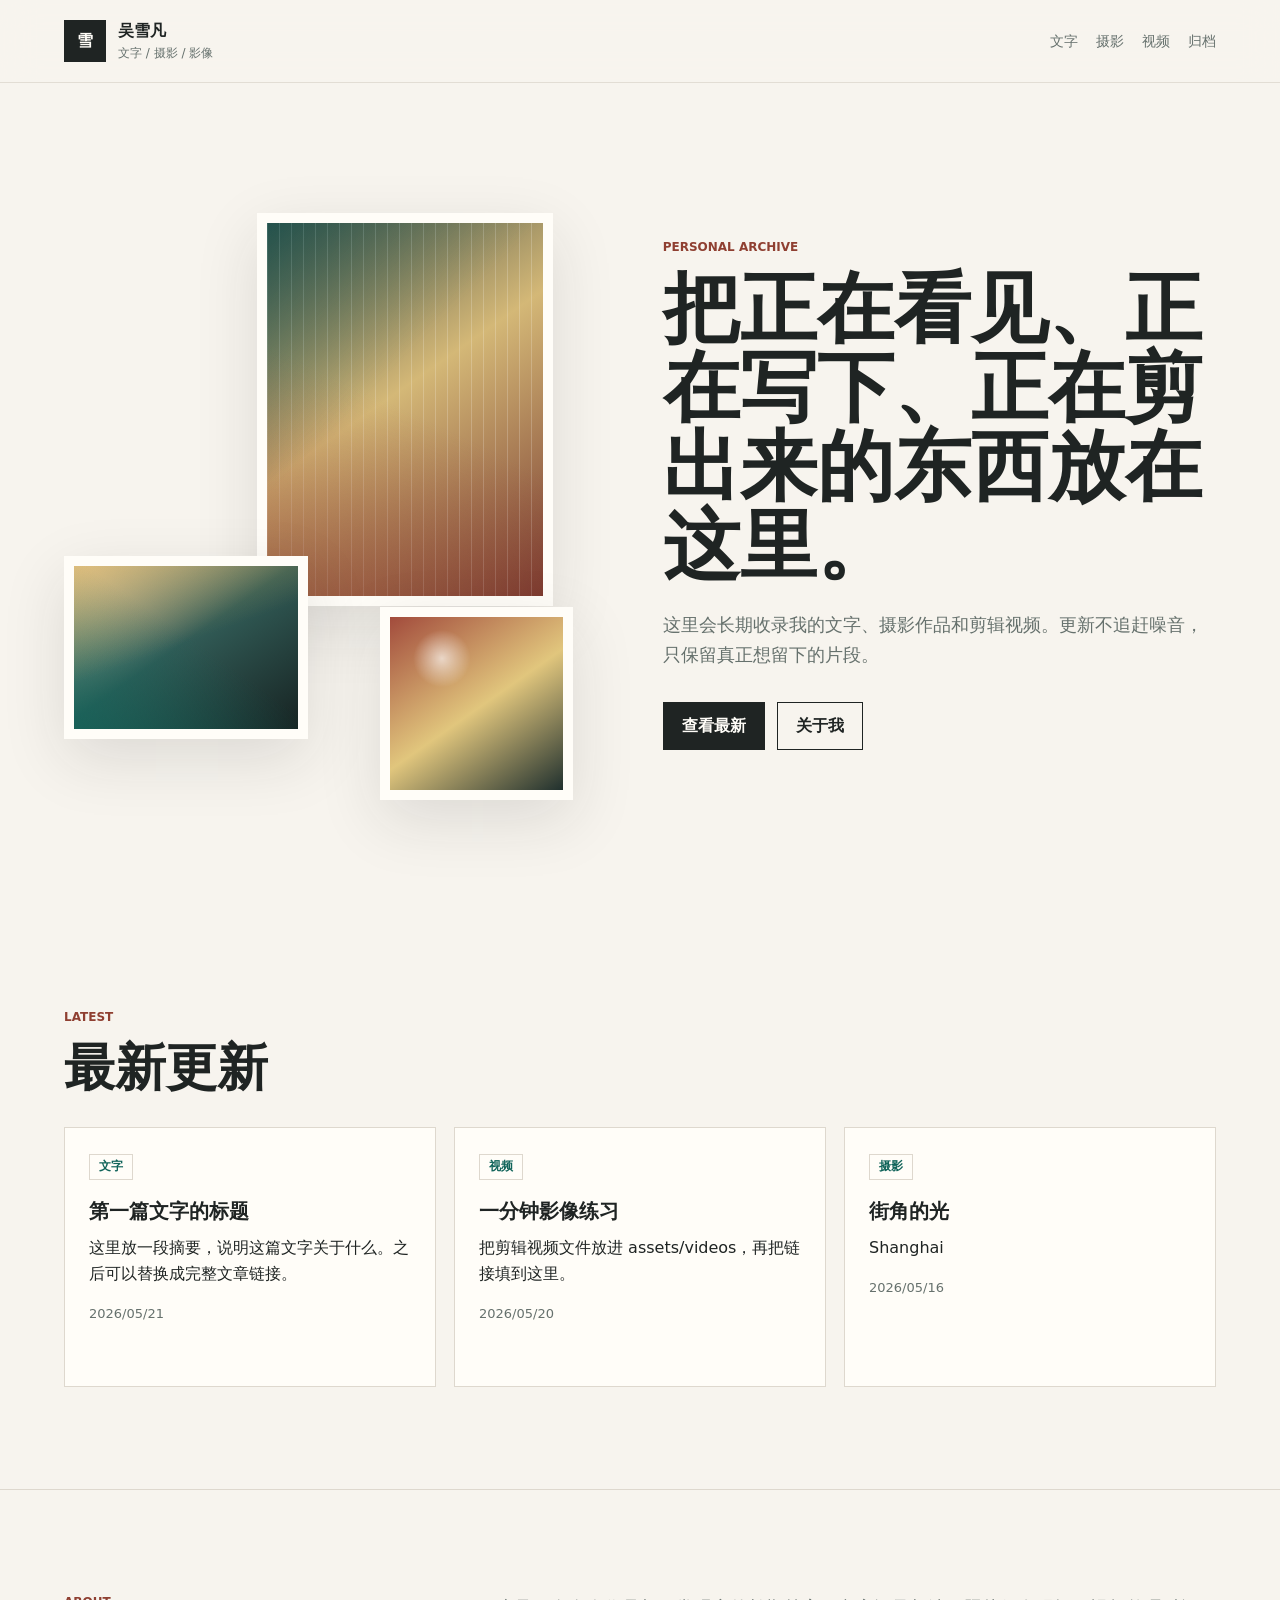
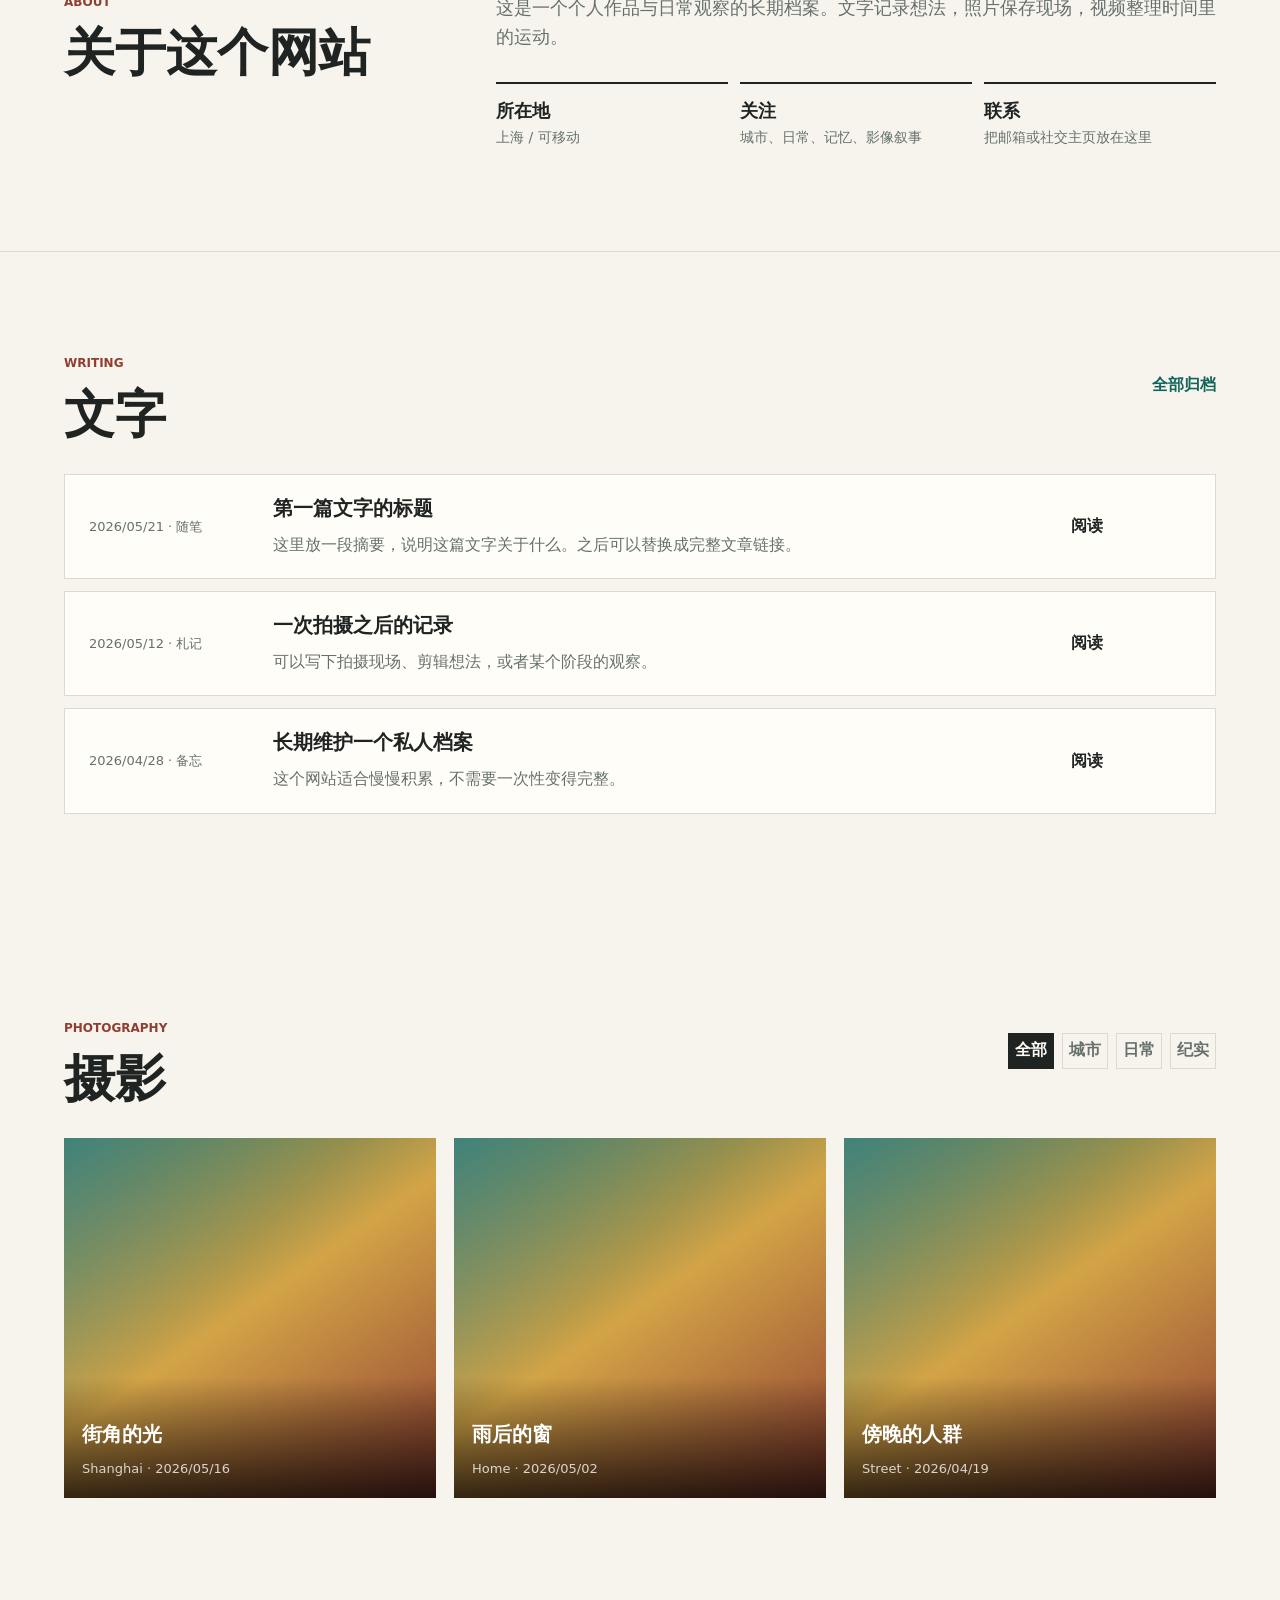
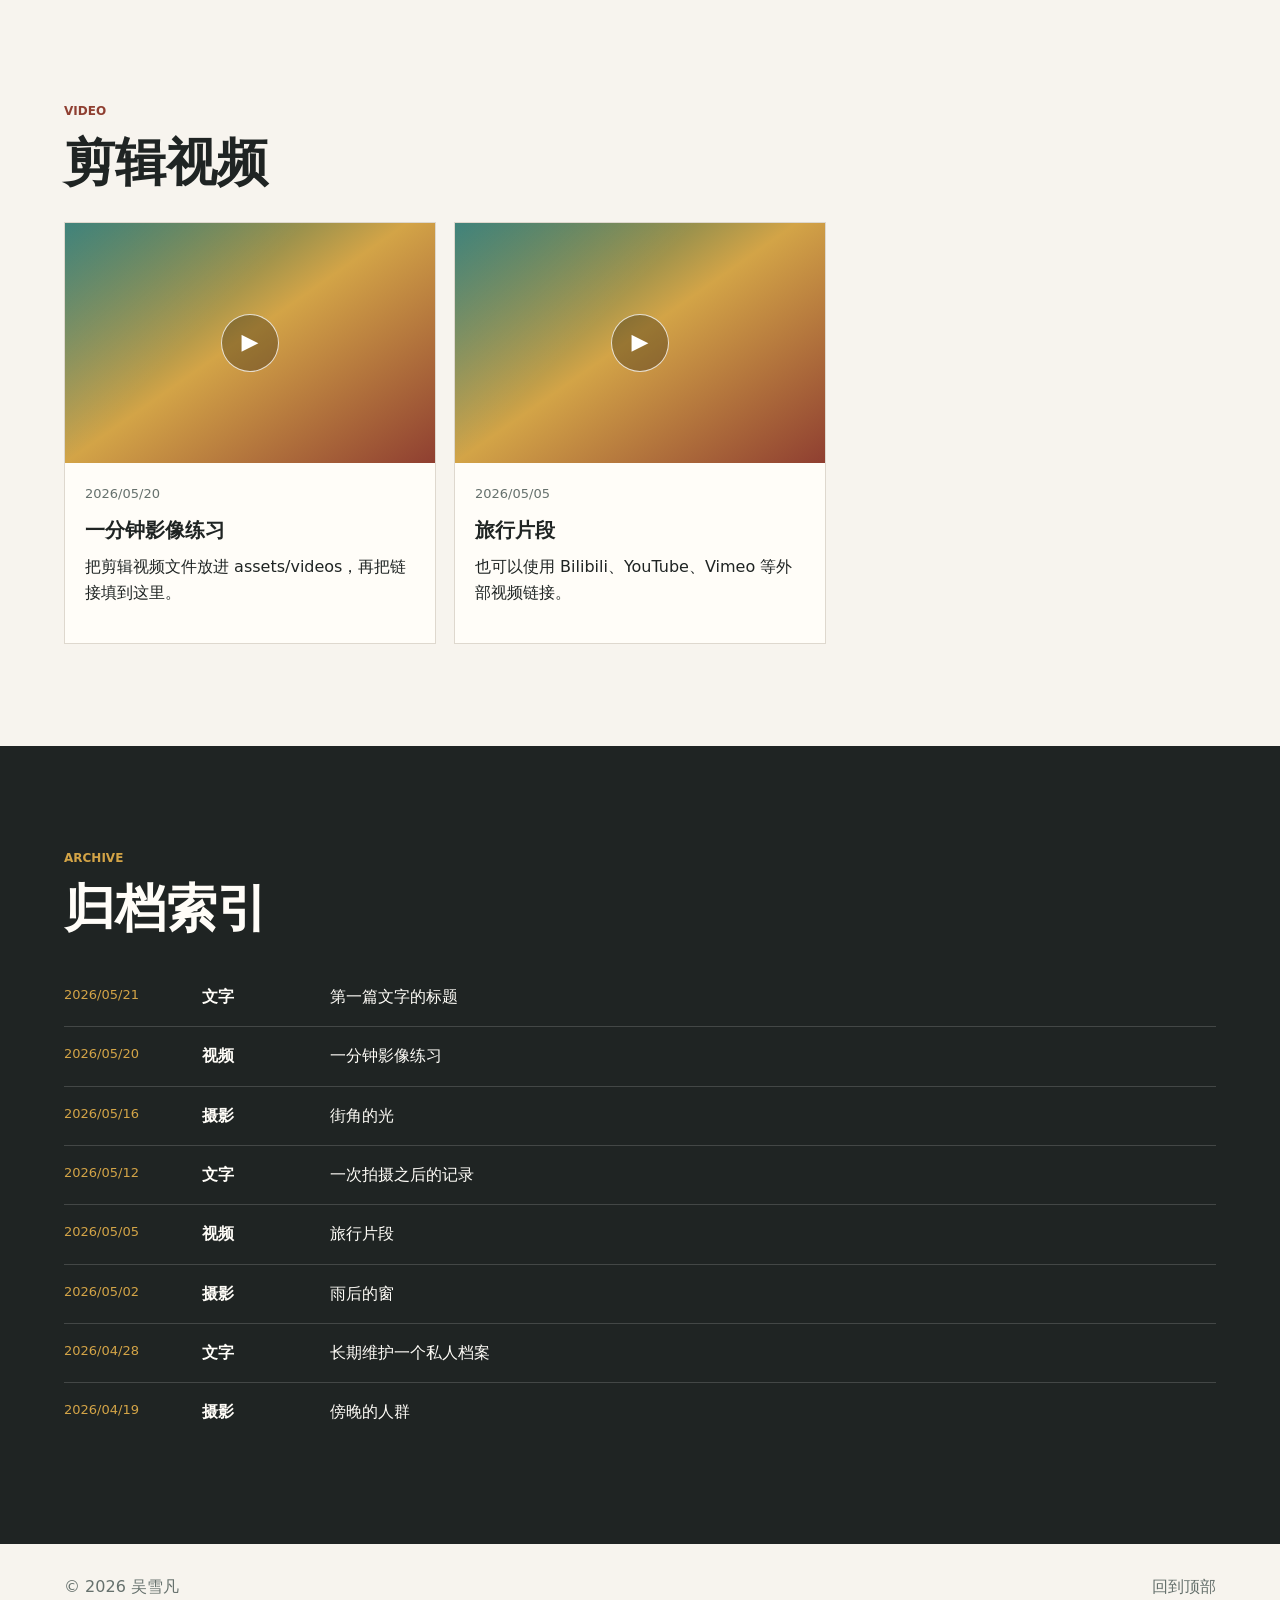
==== index.html @ 032ae1c0 "Initial personal website" ====
<!doctype html>
<html lang="zh-CN">
  <head>
    <meta charset="utf-8" />
    <meta name="viewport" content="width=device-width, initial-scale=1" />
    <title>吴雪凡 | 文字 摄影 影像</title>
    <meta
      name="description"
      content="吴雪凡的个人网站，长期收录文字、摄影作品与剪辑视频。"
    />
    <link rel="stylesheet" href="styles.css" />
  </head>
  <body>
    <header class="site-header">
      <a class="brand" href="#top" aria-label="回到首页">
        <span class="brand-mark">雪</span>
        <span>
          <strong id="siteName">吴雪凡</strong>
          <small id="siteTagline">文字 / 摄影 / 影像</small>
        </span>
      </a>
      <nav class="nav" aria-label="主导航">
        <a href="#writing">文字</a>
        <a href="#photography">摄影</a>
        <a href="#video">视频</a>
        <a href="#archive">归档</a>
      </nav>
    </header>

    <main id="top">
      <section class="hero" aria-labelledby="hero-title">
        <div class="hero-media" aria-hidden="true">
          <div class="hero-frame hero-frame-a"></div>
          <div class="hero-frame hero-frame-b"></div>
          <div class="hero-frame hero-frame-c"></div>
        </div>
        <div class="hero-copy">
          <p class="eyebrow">Personal Archive</p>
          <h1 id="hero-title">把正在看见、正在写下、正在剪出来的东西放在这里。</h1>
          <p id="siteIntro">
            这里会长期收录我的文字、摄影作品和剪辑视频。更新不追赶噪音，只保留真正想留下的片段。
          </p>
          <div class="hero-actions">
            <a class="button primary" href="#latest">查看最新</a>
            <a class="button secondary" href="#about">关于我</a>
          </div>
        </div>
      </section>

      <section class="section latest" id="latest" aria-labelledby="latest-title">
        <div class="section-heading">
          <p class="eyebrow">Latest</p>
          <h2 id="latest-title">最新更新</h2>
        </div>
        <div class="latest-grid" id="latestGrid"></div>
      </section>

      <section class="section split" id="about" aria-labelledby="about-title">
        <div>
          <p class="eyebrow">About</p>
          <h2 id="about-title">关于这个网站</h2>
        </div>
        <div class="about-copy">
          <p id="aboutText">
            这是一个个人作品与日常观察的长期档案。文字记录想法，照片保存现场，视频整理时间里的运动。
          </p>
          <dl class="facts" id="factsList"></dl>
        </div>
      </section>

      <section class="section" id="writing" aria-labelledby="writing-title">
        <div class="section-heading row">
          <div>
            <p class="eyebrow">Writing</p>
            <h2 id="writing-title">文字</h2>
          </div>
          <a class="text-link" href="#archive">全部归档</a>
        </div>
        <div class="writing-list" id="writingList"></div>
      </section>

      <section class="section" id="photography" aria-labelledby="photo-title">
        <div class="section-heading row">
          <div>
            <p class="eyebrow">Photography</p>
            <h2 id="photo-title">摄影</h2>
          </div>
          <div class="filter-bar" id="photoFilters" aria-label="摄影分类筛选"></div>
        </div>
        <div class="photo-grid" id="photoGrid"></div>
      </section>

      <section class="section" id="video" aria-labelledby="video-title">
        <div class="section-heading">
          <p class="eyebrow">Video</p>
          <h2 id="video-title">剪辑视频</h2>
        </div>
        <div class="video-grid" id="videoGrid"></div>
      </section>

      <section class="section archive" id="archive" aria-labelledby="archive-title">
        <div class="section-heading">
          <p class="eyebrow">Archive</p>
          <h2 id="archive-title">归档索引</h2>
        </div>
        <div class="archive-list" id="archiveList"></div>
      </section>
    </main>

    <footer class="footer">
      <p>© <span id="year"></span> <span id="footerName">吴雪凡</span></p>
      <a href="#top">回到顶部</a>
    </footer>

    <script src="content/site-content.js"></script>
    <script src="script.js"></script>
  </body>
</html>
---- styles.css ----
:root {
  --bg: #f7f4ee;
  --surface: #fffdf8;
  --ink: #1f2423;
  --muted: #66716d;
  --line: #ded8ce;
  --accent: #8f3f31;
  --accent-2: #11645a;
  --accent-3: #d3a447;
  --shadow: 0 20px 60px rgba(31, 36, 35, 0.12);
}

* {
  box-sizing: border-box;
}

html {
  scroll-behavior: smooth;
}

body {
  margin: 0;
  background: var(--bg);
  color: var(--ink);
  font-family:
    Inter, "Noto Sans SC", "Microsoft YaHei", system-ui, -apple-system,
    BlinkMacSystemFont, "Segoe UI", sans-serif;
  line-height: 1.65;
}

a {
  color: inherit;
  text-decoration: none;
}

.site-header {
  position: sticky;
  top: 0;
  z-index: 10;
  display: flex;
  align-items: center;
  justify-content: space-between;
  gap: 24px;
  padding: 18px clamp(20px, 5vw, 72px);
  border-bottom: 1px solid rgba(222, 216, 206, 0.8);
  background: rgba(247, 244, 238, 0.88);
  backdrop-filter: blur(18px);
}

.brand {
  display: inline-flex;
  align-items: center;
  gap: 12px;
  min-width: 170px;
}

.brand-mark {
  display: grid;
  width: 42px;
  height: 42px;
  place-items: center;
  border: 1px solid var(--ink);
  background: var(--ink);
  color: var(--surface);
  font-weight: 700;
}

.brand strong,
.brand small {
  display: block;
}

.brand small {
  color: var(--muted);
  font-size: 12px;
}

.nav {
  display: flex;
  flex-wrap: wrap;
  justify-content: flex-end;
  gap: 8px 18px;
  color: var(--muted);
  font-size: 14px;
}

.nav a:hover,
.text-link:hover,
.footer a:hover {
  color: var(--accent);
}

main {
  overflow: hidden;
}

.hero {
  display: grid;
  grid-template-columns: minmax(300px, 0.92fr) minmax(320px, 1fr);
  align-items: center;
  gap: clamp(32px, 7vw, 92px);
  min-height: calc(100vh - 78px);
  padding: clamp(28px, 6vw, 80px) clamp(20px, 5vw, 72px);
}

.hero-copy {
  max-width: 760px;
}

.eyebrow {
  margin: 0 0 12px;
  color: var(--accent);
  font-size: 12px;
  font-weight: 800;
  letter-spacing: 0;
  text-transform: uppercase;
}

h1,
h2,
h3,
p {
  margin-top: 0;
}

h1 {
  margin-bottom: 24px;
  font-family: Georgia, "Noto Serif SC", serif;
  font-size: clamp(42px, 6vw, 84px);
  line-height: 1.03;
  font-weight: 600;
  letter-spacing: 0;
}

h2 {
  margin-bottom: 0;
  font-family: Georgia, "Noto Serif SC", serif;
  font-size: clamp(30px, 4vw, 52px);
  line-height: 1.12;
  letter-spacing: 0;
}

h3 {
  margin-bottom: 10px;
  font-size: 20px;
  line-height: 1.35;
}

.hero-copy p:not(.eyebrow) {
  max-width: 620px;
  color: var(--muted);
  font-size: 18px;
}

.hero-actions {
  display: flex;
  flex-wrap: wrap;
  gap: 12px;
  margin-top: 32px;
}

.button {
  display: inline-flex;
  min-height: 44px;
  align-items: center;
  justify-content: center;
  padding: 10px 18px;
  border: 1px solid var(--ink);
  font-weight: 700;
}

.button.primary {
  background: var(--ink);
  color: var(--surface);
}

.button.secondary {
  background: transparent;
}

.hero-media {
  position: relative;
  min-height: min(68vh, 720px);
}

.hero-frame {
  position: absolute;
  overflow: hidden;
  border: 10px solid var(--surface);
  box-shadow: var(--shadow);
}

.hero-frame::before {
  position: absolute;
  inset: 0;
  content: "";
  background:
    linear-gradient(135deg, rgba(17, 100, 90, 0.45), transparent 42%),
    linear-gradient(25deg, rgba(143, 63, 49, 0.5), transparent 50%),
    repeating-linear-gradient(
      90deg,
      rgba(255, 255, 255, 0.2) 0 1px,
      transparent 1px 12px
    ),
    linear-gradient(145deg, #334341, #d4b877 46%, #78392f);
}

.hero-frame-a {
  right: 4%;
  top: 4%;
  width: 58%;
  aspect-ratio: 3 / 4;
}

.hero-frame-b {
  left: 0;
  bottom: 10%;
  width: 48%;
  aspect-ratio: 4 / 3;
}

.hero-frame-c {
  right: 0;
  bottom: 0;
  width: 38%;
  aspect-ratio: 1;
}

.hero-frame-b::before {
  background:
    linear-gradient(160deg, rgba(211, 164, 71, 0.55), transparent 48%),
    linear-gradient(35deg, rgba(17, 100, 90, 0.75), transparent 54%),
    linear-gradient(145deg, #f0dfbf, #315b56 48%, #172322);
}

.hero-frame-c::before {
  background:
    radial-gradient(circle at 30% 24%, rgba(255, 255, 255, 0.65), transparent 16%),
    linear-gradient(145deg, #a24b3c, #e1c67d 52%, #20302e);
}

.section {
  padding: clamp(56px, 8vw, 108px) clamp(20px, 5vw, 72px);
}

.section-heading {
  margin-bottom: 30px;
}

.section-heading.row,
.split {
  display: flex;
  align-items: flex-start;
  justify-content: space-between;
  gap: 28px;
}

.text-link {
  margin-top: 18px;
  color: var(--accent-2);
  font-weight: 800;
}

.latest-grid,
.photo-grid,
.video-grid {
  display: grid;
  grid-template-columns: repeat(3, minmax(0, 1fr));
  gap: 18px;
}

.card,
.writing-item,
.video-card {
  border: 1px solid var(--line);
  background: var(--surface);
}

.card {
  min-height: 260px;
  padding: 24px;
}

.meta {
  color: var(--muted);
  font-size: 13px;
}

.tag {
  display: inline-flex;
  align-items: center;
  min-height: 26px;
  margin-bottom: 18px;
  padding: 2px 9px;
  border: 1px solid var(--line);
  color: var(--accent-2);
  font-size: 12px;
  font-weight: 800;
}

.split {
  border-top: 1px solid var(--line);
  border-bottom: 1px solid var(--line);
}

.about-copy {
  max-width: 720px;
  color: var(--muted);
  font-size: 18px;
}

.facts {
  display: grid;
  grid-template-columns: repeat(3, minmax(0, 1fr));
  gap: 12px;
  margin: 30px 0 0;
}

.facts div {
  border-top: 2px solid var(--ink);
  padding-top: 12px;
}

.facts dt {
  color: var(--ink);
  font-weight: 800;
}

.facts dd {
  margin: 0;
  font-size: 14px;
}

.writing-list {
  display: grid;
  gap: 12px;
}

.writing-item {
  display: grid;
  grid-template-columns: 160px minmax(0, 1fr) 120px;
  align-items: center;
  gap: 24px;
  padding: 20px 24px;
}

.writing-item p {
  margin-bottom: 0;
  color: var(--muted);
}

.filter-bar {
  display: flex;
  flex-wrap: wrap;
  gap: 8px;
  margin-top: 14px;
}

.filter-button {
  min-height: 36px;
  border: 1px solid var(--line);
  background: transparent;
  color: var(--muted);
  cursor: pointer;
  font: inherit;
  font-weight: 700;
}

.filter-button.is-active {
  border-color: var(--ink);
  background: var(--ink);
  color: var(--surface);
}

.photo-card {
  position: relative;
  min-height: 360px;
  overflow: hidden;
  background: var(--surface);
}

.photo-card img {
  display: block;
  width: 100%;
  height: 100%;
  min-height: 360px;
  object-fit: cover;
}

.photo-card .fallback-art {
  min-height: 360px;
}

.photo-caption {
  position: absolute;
  right: 0;
  bottom: 0;
  left: 0;
  padding: 44px 18px 18px;
  background: linear-gradient(transparent, rgba(0, 0, 0, 0.74));
  color: white;
}

.photo-caption p {
  margin-bottom: 0;
  color: rgba(255, 255, 255, 0.78);
  font-size: 13px;
}

.video-card {
  overflow: hidden;
}

.video-thumb {
  position: relative;
  display: grid;
  min-height: 240px;
  place-items: center;
  background: #24312f;
  color: white;
}

.video-thumb img {
  width: 100%;
  height: 240px;
  object-fit: cover;
}

.play {
  position: absolute;
  display: grid;
  width: 58px;
  height: 58px;
  place-items: center;
  border: 1px solid rgba(255, 255, 255, 0.78);
  border-radius: 50%;
  background: rgba(0, 0, 0, 0.28);
  font-size: 22px;
}

.video-card .content {
  padding: 20px;
}

.archive {
  background: var(--ink);
  color: var(--surface);
}

.archive .eyebrow,
.archive .meta {
  color: #d3a447;
}

.archive-list {
  display: grid;
  gap: 1px;
  background: rgba(255, 255, 255, 0.16);
}

.archive-row {
  display: grid;
  grid-template-columns: 120px 110px minmax(0, 1fr);
  gap: 18px;
  padding: 16px 0;
  background: var(--ink);
}

.footer {
  display: flex;
  justify-content: space-between;
  gap: 20px;
  padding: 30px clamp(20px, 5vw, 72px);
  color: var(--muted);
}

.fallback-art {
  width: 100%;
  min-height: 240px;
  background:
    linear-gradient(135deg, rgba(255, 255, 255, 0.2), transparent 40%),
    linear-gradient(145deg, #11645a, #d3a447 48%, #8f3f31);
}

@media (max-width: 920px) {
  .hero,
  .latest-grid,
  .photo-grid,
  .video-grid {
    grid-template-columns: 1fr;
  }

  .hero {
    min-height: auto;
  }

  .hero-media {
    order: -1;
    min-height: 460px;
  }

  .split,
  .section-heading.row {
    display: block;
  }

  .writing-item,
  .archive-row {
    grid-template-columns: 1fr;
    gap: 8px;
  }

  .facts {
    grid-template-columns: 1fr;
  }
}

@media (max-width: 640px) {
  .site-header {
    position: static;
    display: block;
  }

  .nav {
    justify-content: flex-start;
    margin-top: 16px;
  }

  h1 {
    font-size: 40px;
  }

  .hero-media {
    min-height: 330px;
  }

  .section {
    padding-block: 48px;
  }

  .footer {
    display: block;
  }
}
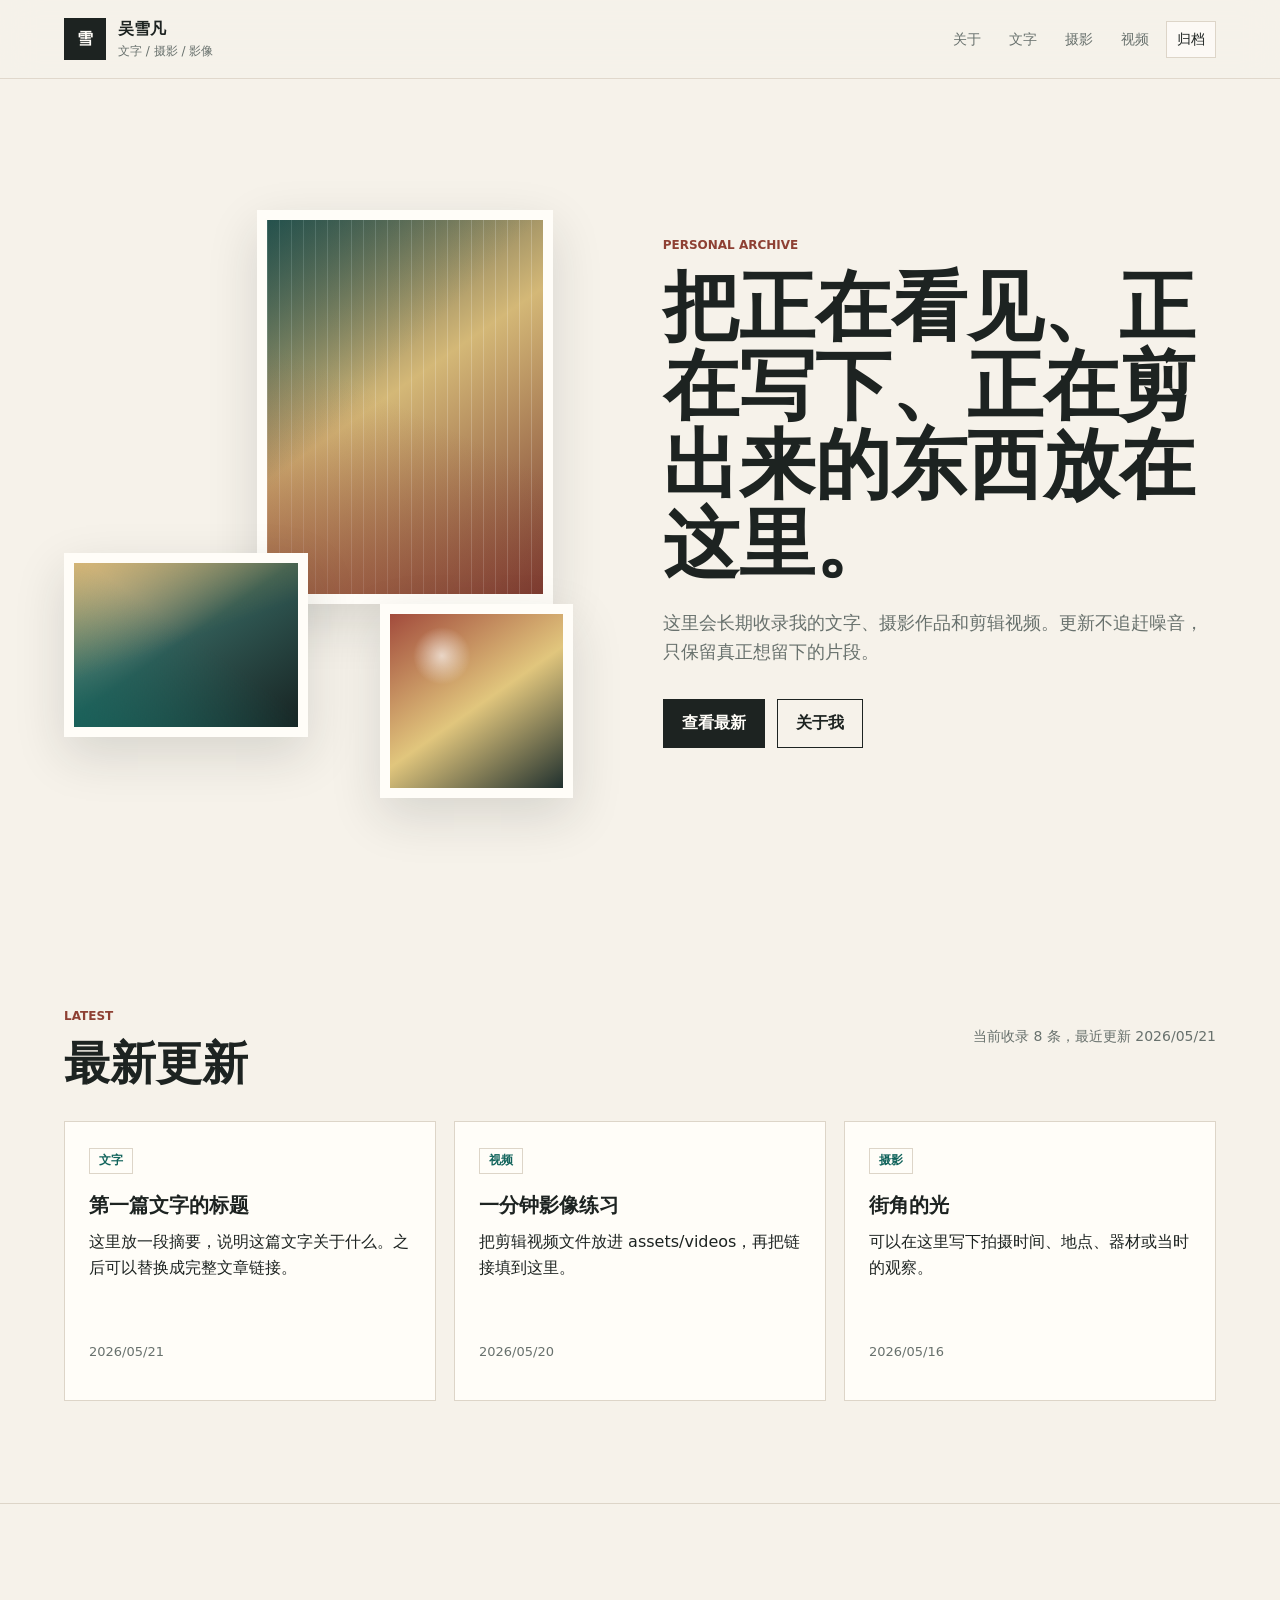
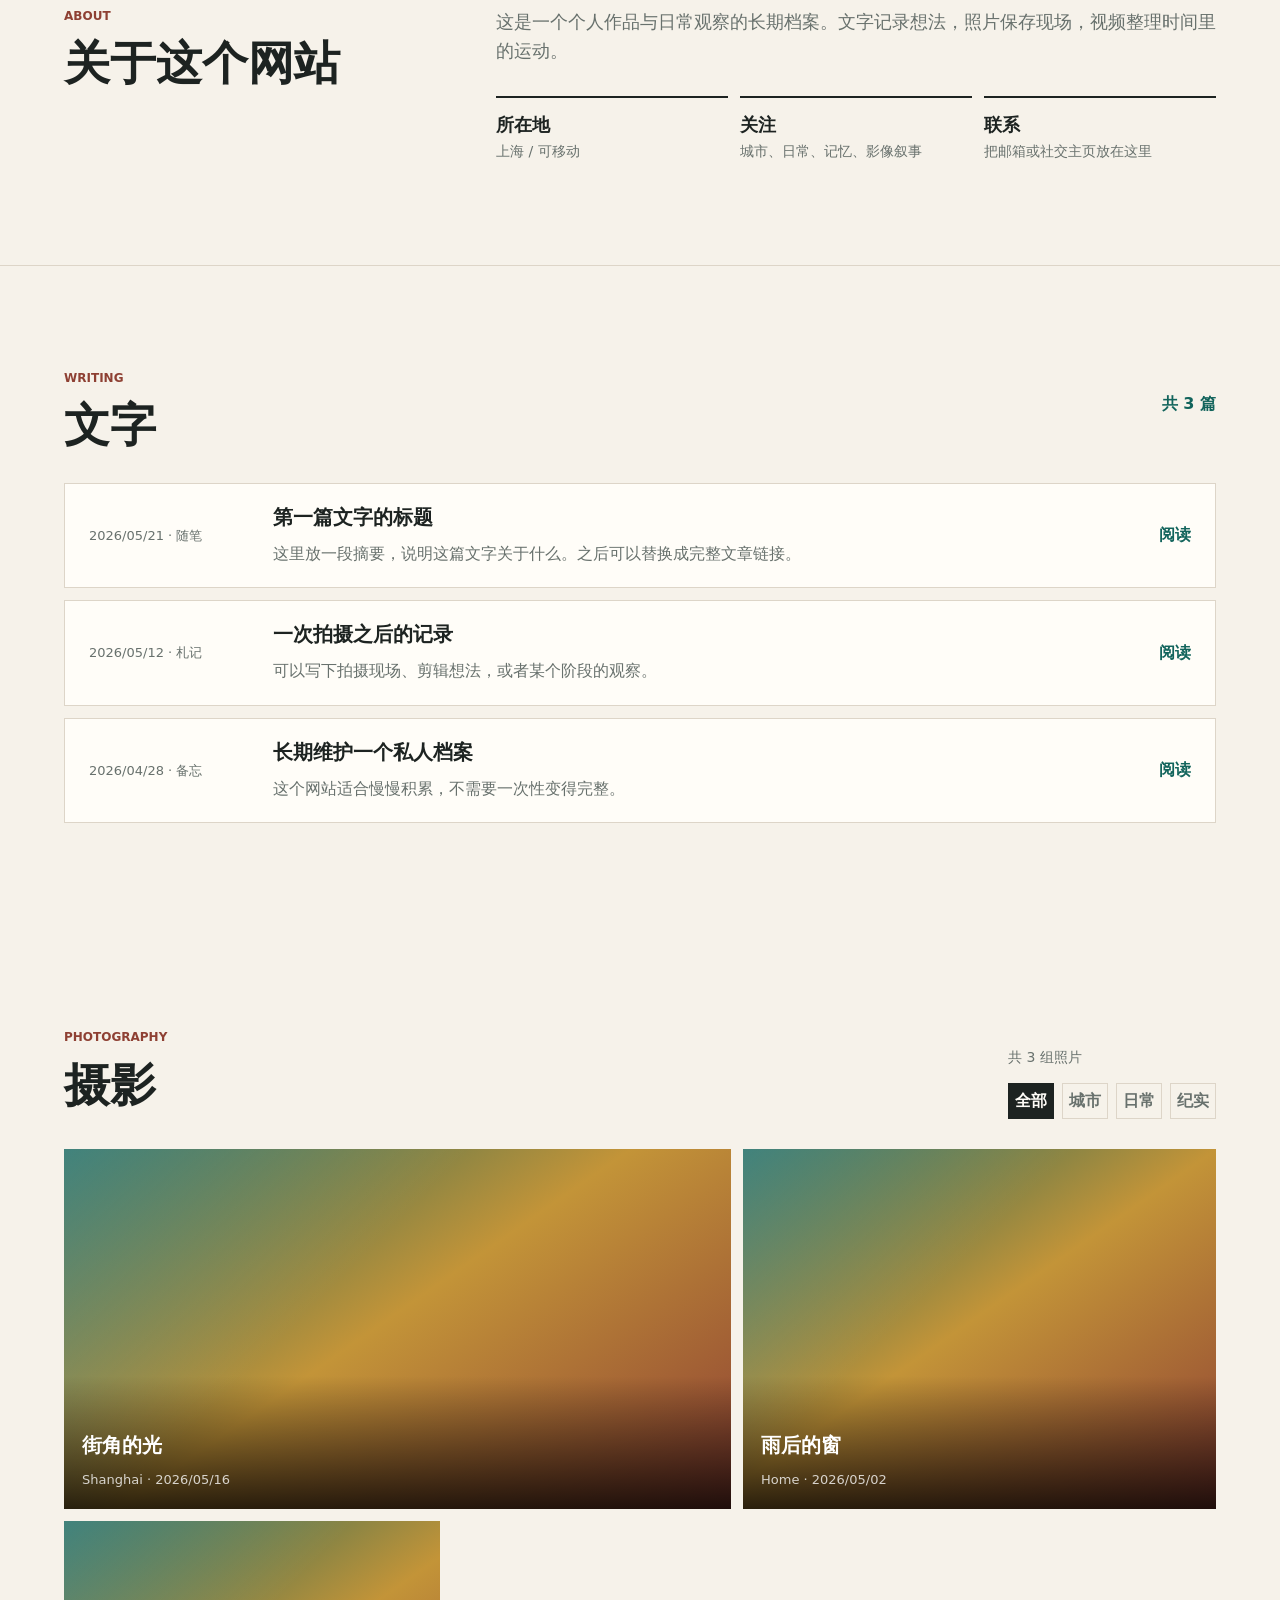
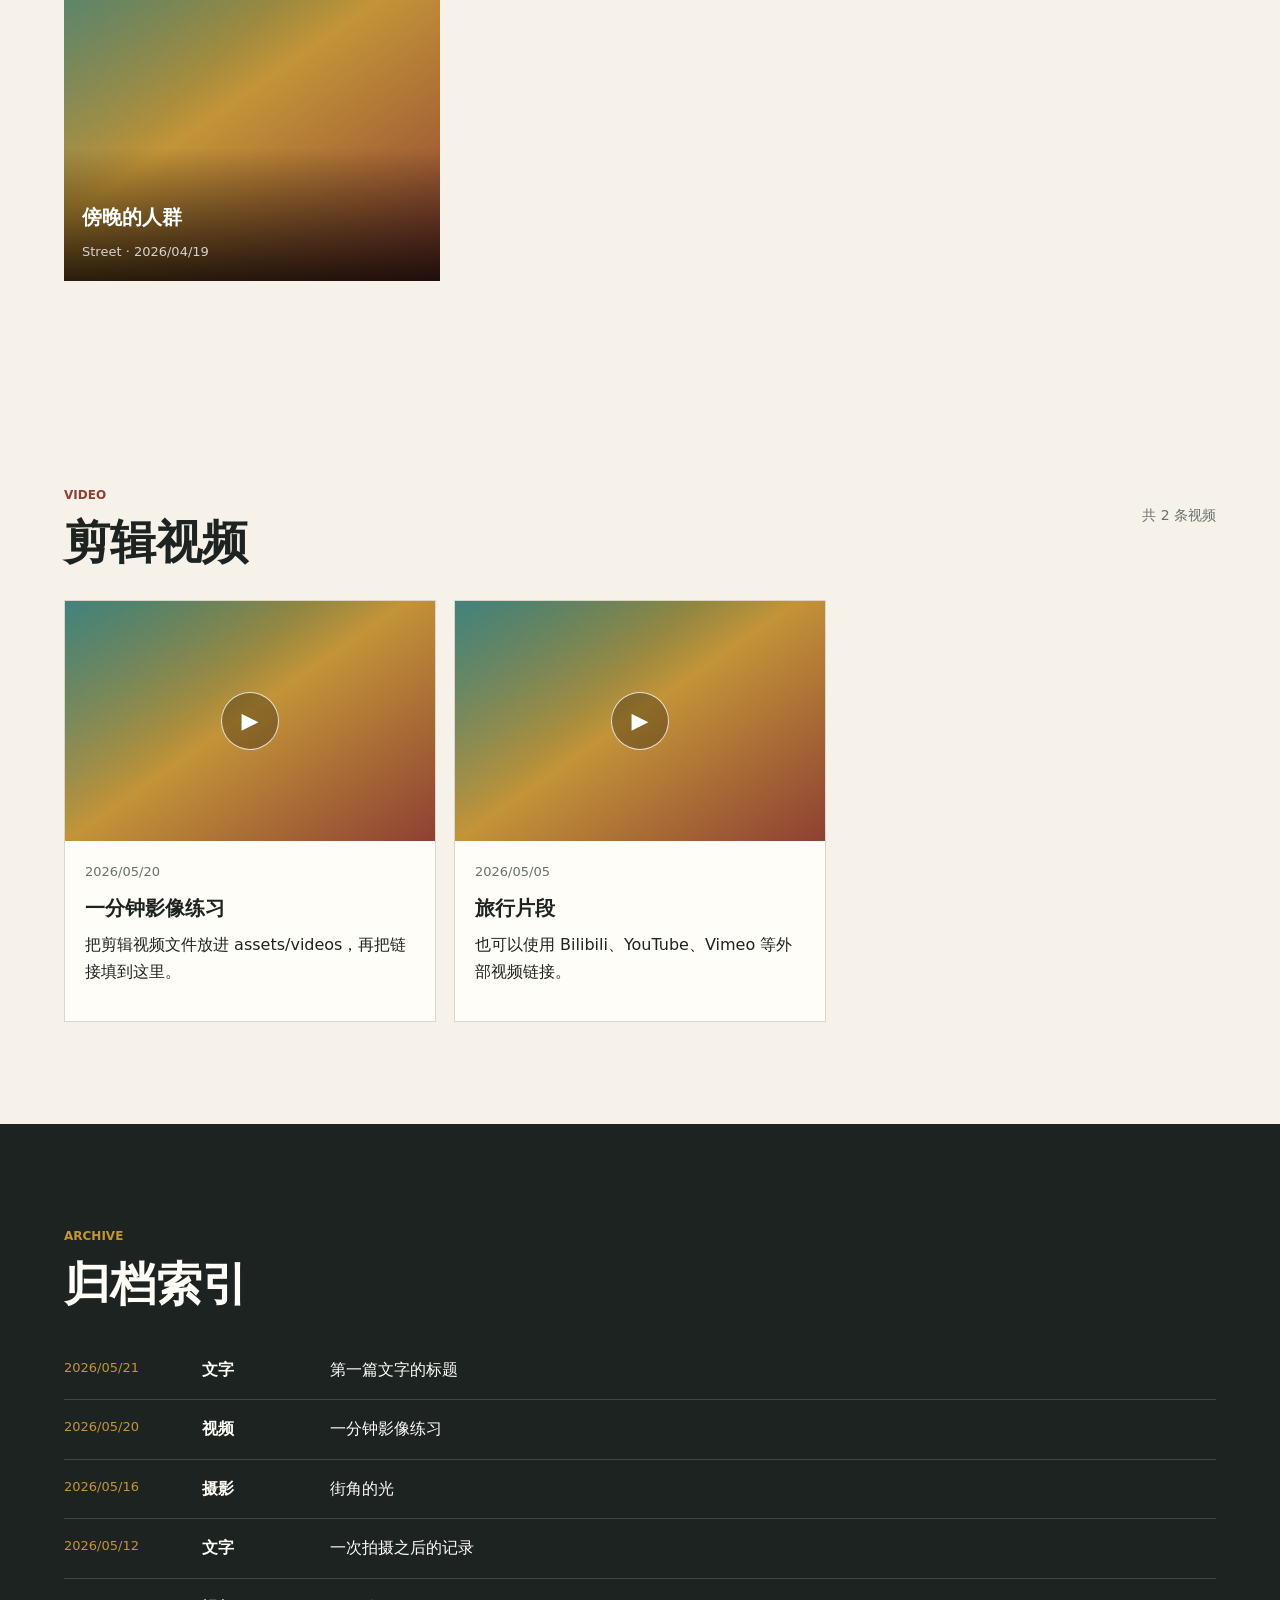
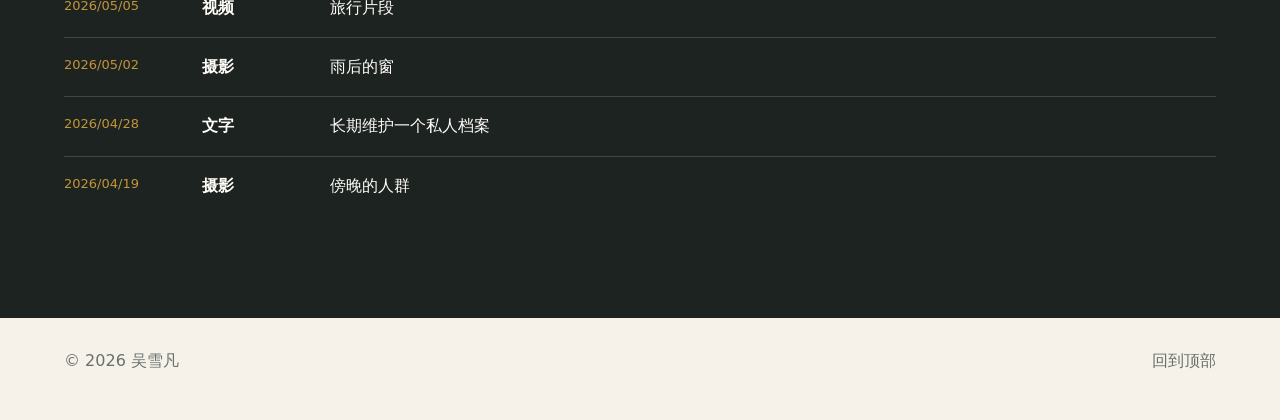
==== commit f2959d67: "Improve layout and media interactions" ====
--- a/index.html
+++ b/index.html
@@ -11,6 +11,8 @@
     <link rel="stylesheet" href="styles.css" />
   </head>
   <body>
+    <a class="skip-link" href="#latest">跳到内容</a>
+
     <header class="site-header">
       <a class="brand" href="#top" aria-label="回到首页">
         <span class="brand-mark">雪</span>
@@ -20,10 +22,11 @@
         </span>
       </a>
       <nav class="nav" aria-label="主导航">
-        <a href="#writing">文字</a>
-        <a href="#photography">摄影</a>
-        <a href="#video">视频</a>
-        <a href="#archive">归档</a>
+        <a href="#about" data-nav-link>关于</a>
+        <a href="#writing" data-nav-link>文字</a>
+        <a href="#photography" data-nav-link>摄影</a>
+        <a href="#video" data-nav-link>视频</a>
+        <a href="#archive" data-nav-link>归档</a>
       </nav>
     </header>
 
@@ -36,7 +39,10 @@
         </div>
         <div class="hero-copy">
           <p class="eyebrow">Personal Archive</p>
-          <h1 id="hero-title">把正在看见、正在写下、正在剪出来的东西放在这里。</h1>
+          <h1 id="hero-title">
+            <span>把正在看见、</span><span>正在写下、</span
+            ><span>正在剪出来的东西</span><span>放在这里。</span>
+          </h1>
           <p id="siteIntro">
             这里会长期收录我的文字、摄影作品和剪辑视频。更新不追赶噪音，只保留真正想留下的片段。
           </p>
@@ -48,9 +54,12 @@
       </section>
 
       <section class="section latest" id="latest" aria-labelledby="latest-title">
-        <div class="section-heading">
-          <p class="eyebrow">Latest</p>
-          <h2 id="latest-title">最新更新</h2>
+        <div class="section-heading row">
+          <div>
+            <p class="eyebrow">Latest</p>
+            <h2 id="latest-title">最新更新</h2>
+          </div>
+          <p class="section-note" id="latestNote"></p>
         </div>
         <div class="latest-grid" id="latestGrid"></div>
       </section>
@@ -74,7 +83,7 @@
             <p class="eyebrow">Writing</p>
             <h2 id="writing-title">文字</h2>
           </div>
-          <a class="text-link" href="#archive">全部归档</a>
+          <a class="text-link" href="#archive" id="writingCount">全部归档</a>
         </div>
         <div class="writing-list" id="writingList"></div>
       </section>
@@ -85,15 +94,21 @@
             <p class="eyebrow">Photography</p>
             <h2 id="photo-title">摄影</h2>
           </div>
-          <div class="filter-bar" id="photoFilters" aria-label="摄影分类筛选"></div>
+          <div>
+            <p class="section-note" id="photoCount"></p>
+            <div class="filter-bar" id="photoFilters" aria-label="摄影分类筛选"></div>
+          </div>
         </div>
         <div class="photo-grid" id="photoGrid"></div>
       </section>
 
       <section class="section" id="video" aria-labelledby="video-title">
-        <div class="section-heading">
-          <p class="eyebrow">Video</p>
-          <h2 id="video-title">剪辑视频</h2>
+        <div class="section-heading row">
+          <div>
+            <p class="eyebrow">Video</p>
+            <h2 id="video-title">剪辑视频</h2>
+          </div>
+          <p class="section-note" id="videoCount"></p>
         </div>
         <div class="video-grid" id="videoGrid"></div>
       </section>
@@ -112,6 +127,29 @@
       <a href="#top">回到顶部</a>
     </footer>
 
+    <div class="modal" id="mediaModal" aria-hidden="true">
+      <div class="modal-backdrop" data-close-modal></div>
+      <div
+        class="modal-panel"
+        role="dialog"
+        aria-modal="true"
+        aria-labelledby="modalTitle"
+      >
+        <button class="modal-close" type="button" aria-label="关闭" data-close-modal>
+          ×
+        </button>
+        <div class="modal-media" id="modalMedia"></div>
+        <div class="modal-copy">
+          <p class="meta" id="modalMeta"></p>
+          <h3 id="modalTitle"></h3>
+          <p id="modalDescription"></p>
+          <a class="text-link" id="modalLink" href="#" target="_blank" rel="noreferrer">
+            打开原链接
+          </a>
+        </div>
+      </div>
+    </div>
+
     <script src="content/site-content.js"></script>
     <script src="script.js"></script>
   </body>
--- a/styles.css
+++ b/styles.css
@@ -1,13 +1,14 @@
 :root {
-  --bg: #f7f4ee;
+  --bg: #f6f2ea;
   --surface: #fffdf8;
-  --ink: #1f2423;
-  --muted: #66716d;
-  --line: #ded8ce;
-  --accent: #8f3f31;
-  --accent-2: #11645a;
-  --accent-3: #d3a447;
-  --shadow: 0 20px 60px rgba(31, 36, 35, 0.12);
+  --ink: #1d2321;
+  --muted: #68716d;
+  --line: #ddd5c8;
+  --accent: #8e4033;
+  --accent-2: #12645c;
+  --accent-3: #c39438;
+  --deep: #172321;
+  --shadow: 0 18px 48px rgba(29, 35, 33, 0.14);
 }
 
 * {
@@ -26,6 +27,11 @@
     Inter, "Noto Sans SC", "Microsoft YaHei", system-ui, -apple-system,
     BlinkMacSystemFont, "Segoe UI", sans-serif;
   line-height: 1.65;
+  overflow-x: hidden;
+}
+
+body.modal-open {
+  overflow: hidden;
 }
 
 a {
@@ -33,17 +39,56 @@
   text-decoration: none;
 }
 
+button,
+input,
+textarea {
+  font: inherit;
+}
+
+.card-button {
+  display: block;
+  width: 100%;
+  border: 0;
+  background: transparent;
+  color: inherit;
+  cursor: pointer;
+  padding: 0;
+  text-align: left;
+}
+
+a:focus-visible,
+button:focus-visible {
+  outline: 2px solid var(--accent-2);
+  outline-offset: 3px;
+}
+
+.skip-link {
+  position: fixed;
+  left: 18px;
+  top: 12px;
+  z-index: 100;
+  transform: translateY(-140%);
+  background: var(--ink);
+  color: var(--surface);
+  padding: 8px 12px;
+  transition: transform 160ms ease;
+}
+
+.skip-link:focus {
+  transform: translateY(0);
+}
+
 .site-header {
   position: sticky;
   top: 0;
-  z-index: 10;
+  z-index: 20;
   display: flex;
   align-items: center;
   justify-content: space-between;
   gap: 24px;
-  padding: 18px clamp(20px, 5vw, 72px);
-  border-bottom: 1px solid rgba(222, 216, 206, 0.8);
-  background: rgba(247, 244, 238, 0.88);
+  padding: 16px clamp(20px, 5vw, 72px);
+  border-bottom: 1px solid rgba(221, 213, 200, 0.9);
+  background: rgba(246, 242, 234, 0.9);
   backdrop-filter: blur(18px);
 }
 
@@ -51,7 +96,7 @@
   display: inline-flex;
   align-items: center;
   gap: 12px;
-  min-width: 170px;
+  min-width: 178px;
 }
 
 .brand-mark {
@@ -79,15 +124,22 @@
   display: flex;
   flex-wrap: wrap;
   justify-content: flex-end;
-  gap: 8px 18px;
+  gap: 6px;
   color: var(--muted);
   font-size: 14px;
 }
 
+.nav a {
+  min-height: 34px;
+  padding: 6px 10px;
+  border: 1px solid transparent;
+}
+
 .nav a:hover,
-.text-link:hover,
-.footer a:hover {
-  color: var(--accent);
+.nav a.is-active {
+  border-color: var(--line);
+  color: var(--ink);
+  background: rgba(255, 253, 248, 0.72);
 }
 
 main {
@@ -96,15 +148,16 @@
 
 .hero {
   display: grid;
-  grid-template-columns: minmax(300px, 0.92fr) minmax(320px, 1fr);
+  grid-template-columns: minmax(320px, 0.92fr) minmax(360px, 1fr);
   align-items: center;
   gap: clamp(32px, 7vw, 92px);
-  min-height: calc(100vh - 78px);
-  padding: clamp(28px, 6vw, 80px) clamp(20px, 5vw, 72px);
+  min-height: calc(100vh - 75px);
+  padding: clamp(32px, 6vw, 84px) clamp(20px, 5vw, 72px);
 }
 
 .hero-copy {
   max-width: 760px;
+  min-width: 0;
 }
 
 .eyebrow {
@@ -121,22 +174,27 @@
 h3,
 p {
   margin-top: 0;
+  overflow-wrap: anywhere;
 }
 
 h1 {
   margin-bottom: 24px;
   font-family: Georgia, "Noto Serif SC", serif;
-  font-size: clamp(42px, 6vw, 84px);
-  line-height: 1.03;
+  font-size: 76px;
+  line-height: 1.04;
   font-weight: 600;
   letter-spacing: 0;
+}
+
+h1 span {
+  display: inline;
 }
 
 h2 {
   margin-bottom: 0;
   font-family: Georgia, "Noto Serif SC", serif;
-  font-size: clamp(30px, 4vw, 52px);
-  line-height: 1.12;
+  font-size: 46px;
+  line-height: 1.14;
   letter-spacing: 0;
 }
 
@@ -178,9 +236,16 @@
   background: transparent;
 }
 
+.button:hover,
+.text-link:hover,
+.footer a:hover {
+  color: var(--accent);
+}
+
 .hero-media {
   position: relative;
   min-height: min(68vh, 720px);
+  max-width: 100%;
 }
 
 .hero-frame {
@@ -195,8 +260,8 @@
   inset: 0;
   content: "";
   background:
-    linear-gradient(135deg, rgba(17, 100, 90, 0.45), transparent 42%),
-    linear-gradient(25deg, rgba(143, 63, 49, 0.5), transparent 50%),
+    linear-gradient(135deg, rgba(18, 100, 92, 0.44), transparent 42%),
+    linear-gradient(25deg, rgba(142, 64, 51, 0.5), transparent 50%),
     repeating-linear-gradient(
       90deg,
       rgba(255, 255, 255, 0.2) 0 1px,
@@ -228,9 +293,9 @@
 
 .hero-frame-b::before {
   background:
-    linear-gradient(160deg, rgba(211, 164, 71, 0.55), transparent 48%),
-    linear-gradient(35deg, rgba(17, 100, 90, 0.75), transparent 54%),
-    linear-gradient(145deg, #f0dfbf, #315b56 48%, #172322);
+    linear-gradient(160deg, rgba(195, 148, 56, 0.55), transparent 48%),
+    linear-gradient(35deg, rgba(18, 100, 92, 0.75), transparent 54%),
+    linear-gradient(145deg, #efe0c3, #315b56 48%, #172322);
 }
 
 .hero-frame-c::before {
@@ -240,7 +305,7 @@
 }
 
 .section {
-  padding: clamp(56px, 8vw, 108px) clamp(20px, 5vw, 72px);
+  padding: clamp(58px, 8vw, 108px) clamp(20px, 5vw, 72px);
 }
 
 .section-heading {
@@ -255,14 +320,23 @@
   gap: 28px;
 }
 
+.section-note {
+  max-width: 360px;
+  margin: 18px 0 0;
+  color: var(--muted);
+  font-size: 14px;
+}
+
 .text-link {
+  display: inline-flex;
+  align-items: center;
+  min-height: 36px;
   margin-top: 18px;
   color: var(--accent-2);
   font-weight: 800;
 }
 
 .latest-grid,
-.photo-grid,
 .video-grid {
   display: grid;
   grid-template-columns: repeat(3, minmax(0, 1fr));
@@ -277,8 +351,23 @@
 }
 
 .card {
-  min-height: 260px;
+  display: flex;
+  min-height: 280px;
+  flex-direction: column;
+  justify-content: space-between;
   padding: 24px;
+  transition:
+    border-color 160ms ease,
+    transform 160ms ease,
+    box-shadow 160ms ease;
+}
+
+.card:hover,
+.writing-item:hover,
+.video-card:hover {
+  border-color: rgba(29, 35, 33, 0.4);
+  box-shadow: 0 12px 32px rgba(29, 35, 33, 0.08);
+  transform: translateY(-2px);
 }
 
 .meta {
@@ -289,6 +378,7 @@
 .tag {
   display: inline-flex;
   align-items: center;
+  align-self: flex-start;
   min-height: 26px;
   margin-bottom: 18px;
   padding: 2px 9px;
@@ -338,20 +428,31 @@
 
 .writing-item {
   display: grid;
-  grid-template-columns: 160px minmax(0, 1fr) 120px;
+  grid-template-columns: 160px minmax(0, 1fr) 96px;
   align-items: center;
   gap: 24px;
   padding: 20px 24px;
+  transition:
+    border-color 160ms ease,
+    transform 160ms ease,
+    box-shadow 160ms ease;
 }
 
 .writing-item p {
   margin-bottom: 0;
   color: var(--muted);
+}
+
+.writing-action {
+  justify-self: end;
+  color: var(--accent-2);
+  font-weight: 800;
 }
 
 .filter-bar {
   display: flex;
   flex-wrap: wrap;
+  justify-content: flex-end;
   gap: 8px;
   margin-top: 14px;
 }
@@ -362,21 +463,41 @@
   background: transparent;
   color: var(--muted);
   cursor: pointer;
-  font: inherit;
   font-weight: 700;
 }
 
+.filter-button:hover,
 .filter-button.is-active {
   border-color: var(--ink);
   background: var(--ink);
   color: var(--surface);
 }
 
+.photo-grid {
+  display: grid;
+  grid-template-columns: repeat(12, minmax(0, 1fr));
+  gap: 12px;
+}
+
 .photo-card {
   position: relative;
+  grid-column: span 4;
   min-height: 360px;
   overflow: hidden;
+  border: 0;
   background: var(--surface);
+  color: inherit;
+  cursor: zoom-in;
+  padding: 0;
+  text-align: left;
+}
+
+.photo-card:nth-child(6n + 1) {
+  grid-column: span 7;
+}
+
+.photo-card:nth-child(6n + 2) {
+  grid-column: span 5;
 }
 
 .photo-card img {
@@ -385,10 +506,17 @@
   height: 100%;
   min-height: 360px;
   object-fit: cover;
+  transition: transform 220ms ease;
+}
+
+.photo-card:hover img,
+.photo-card:hover .fallback-art {
+  transform: scale(1.025);
 }
 
 .photo-card .fallback-art {
   min-height: 360px;
+  transition: transform 220ms ease;
 }
 
 .photo-caption {
@@ -396,8 +524,8 @@
   right: 0;
   bottom: 0;
   left: 0;
-  padding: 44px 18px 18px;
-  background: linear-gradient(transparent, rgba(0, 0, 0, 0.74));
+  padding: 56px 18px 18px;
+  background: linear-gradient(transparent, rgba(0, 0, 0, 0.78));
   color: white;
 }
 
@@ -408,7 +536,20 @@
 }
 
 .video-card {
+  display: block;
   overflow: hidden;
+  text-align: left;
+  transition:
+    border-color 160ms ease,
+    transform 160ms ease,
+    box-shadow 160ms ease;
+}
+
+button.video-card {
+  width: 100%;
+  color: inherit;
+  cursor: pointer;
+  padding: 0;
 }
 
 .video-thumb {
@@ -436,6 +577,7 @@
   border-radius: 50%;
   background: rgba(0, 0, 0, 0.28);
   font-size: 22px;
+  line-height: 1;
 }
 
 .video-card .content {
@@ -449,7 +591,7 @@
 
 .archive .eyebrow,
 .archive .meta {
-  color: #d3a447;
+  color: var(--accent-3);
 }
 
 .archive-list {
@@ -479,13 +621,113 @@
   min-height: 240px;
   background:
     linear-gradient(135deg, rgba(255, 255, 255, 0.2), transparent 40%),
-    linear-gradient(145deg, #11645a, #d3a447 48%, #8f3f31);
-}
-
-@media (max-width: 920px) {
+    linear-gradient(145deg, #12645c, #c39438 48%, #8e4033);
+}
+
+.modal {
+  position: fixed;
+  inset: 0;
+  z-index: 80;
+  display: none;
+  align-items: center;
+  justify-content: center;
+  padding: 24px;
+}
+
+.modal.is-open {
+  display: flex;
+}
+
+.modal-backdrop {
+  position: absolute;
+  inset: 0;
+  background: rgba(18, 24, 22, 0.78);
+}
+
+.modal-panel {
+  position: relative;
+  z-index: 1;
+  display: grid;
+  grid-template-columns: minmax(0, 1.35fr) minmax(280px, 0.65fr);
+  width: min(1120px, 100%);
+  max-height: min(760px, calc(100vh - 48px));
+  overflow: hidden;
+  background: var(--surface);
+  box-shadow: 0 24px 80px rgba(0, 0, 0, 0.28);
+}
+
+.modal-media {
+  display: grid;
+  min-height: 360px;
+  place-items: center;
+  background: var(--deep);
+}
+
+.modal-media img,
+.modal-media video,
+.modal-media iframe {
+  display: block;
+  width: 100%;
+  height: 100%;
+  max-height: calc(100vh - 48px);
+  object-fit: contain;
+}
+
+.modal-media iframe {
+  aspect-ratio: 16 / 9;
+  border: 0;
+}
+
+.modal-media .fallback-art {
+  min-height: 100%;
+}
+
+.modal-copy {
+  align-self: stretch;
+  overflow: auto;
+  padding: 34px;
+}
+
+.modal-copy p {
+  color: var(--muted);
+}
+
+.modal-close {
+  position: absolute;
+  right: 12px;
+  top: 12px;
+  z-index: 2;
+  display: grid;
+  width: 38px;
+  height: 38px;
+  place-items: center;
+  border: 1px solid rgba(255, 255, 255, 0.5);
+  background: rgba(0, 0, 0, 0.36);
+  color: white;
+  cursor: pointer;
+  font-size: 28px;
+  line-height: 1;
+}
+
+.modal-close:hover {
+  background: rgba(0, 0, 0, 0.62);
+}
+
+.is-hidden {
+  display: none !important;
+}
+
+@media (max-width: 1040px) {
+  h1 {
+    font-size: 56px;
+  }
+
+  h2 {
+    font-size: 38px;
+  }
+
   .hero,
   .latest-grid,
-  .photo-grid,
   .video-grid {
     grid-template-columns: 1fr;
   }
@@ -499,9 +741,21 @@
     min-height: 460px;
   }
 
+  .photo-card,
+  .photo-card:nth-child(6n + 1),
+  .photo-card:nth-child(6n + 2) {
+    grid-column: span 6;
+  }
+}
+
+@media (max-width: 780px) {
   .split,
   .section-heading.row {
     display: block;
+  }
+
+  .filter-bar {
+    justify-content: flex-start;
   }
 
   .writing-item,
@@ -510,8 +764,23 @@
     gap: 8px;
   }
 
+  .writing-action {
+    justify-self: start;
+  }
+
   .facts {
     grid-template-columns: 1fr;
+  }
+
+  .photo-card,
+  .photo-card:nth-child(6n + 1),
+  .photo-card:nth-child(6n + 2) {
+    grid-column: span 12;
+  }
+
+  .modal-panel {
+    display: block;
+    overflow: auto;
   }
 }
 
@@ -527,18 +796,53 @@
   }
 
   h1 {
-    font-size: 40px;
+    font-size: 34px;
+    line-height: 1.12;
+    word-break: break-all;
+  }
+
+  h1 span {
+    display: block;
+  }
+
+  h2 {
+    font-size: 30px;
   }
 
   .hero-media {
     min-height: 330px;
+    overflow: hidden;
+  }
+
+  .hero-copy,
+  .hero-copy p:not(.eyebrow) {
+    width: 100%;
+    max-width: 320px;
+  }
+
+  .hero-copy p:not(.eyebrow) {
+    word-break: break-all;
   }
 
   .section {
     padding-block: 48px;
   }
 
+  .photo-card,
+  .photo-card img,
+  .photo-card .fallback-art {
+    min-height: 300px;
+  }
+
   .footer {
     display: block;
   }
-}
+
+  .modal {
+    padding: 12px;
+  }
+
+  .modal-copy {
+    padding: 24px;
+  }
+}
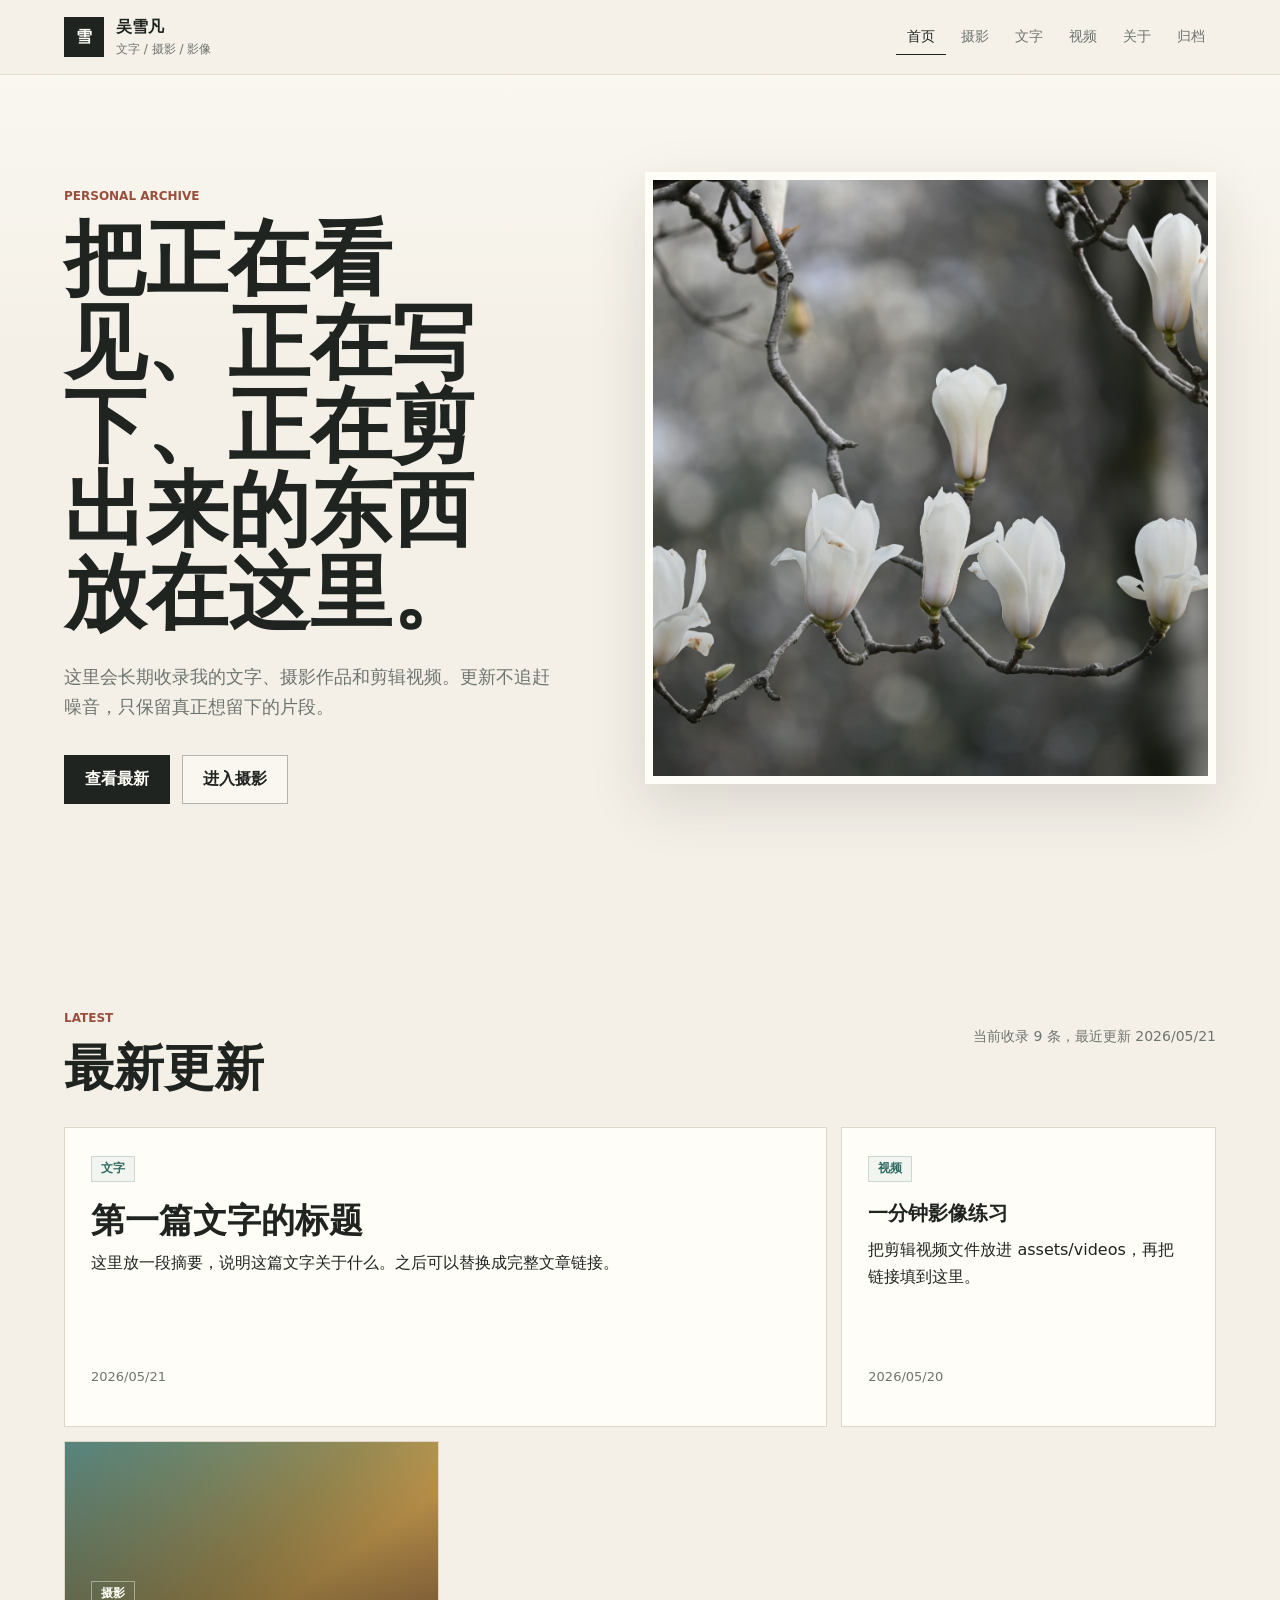
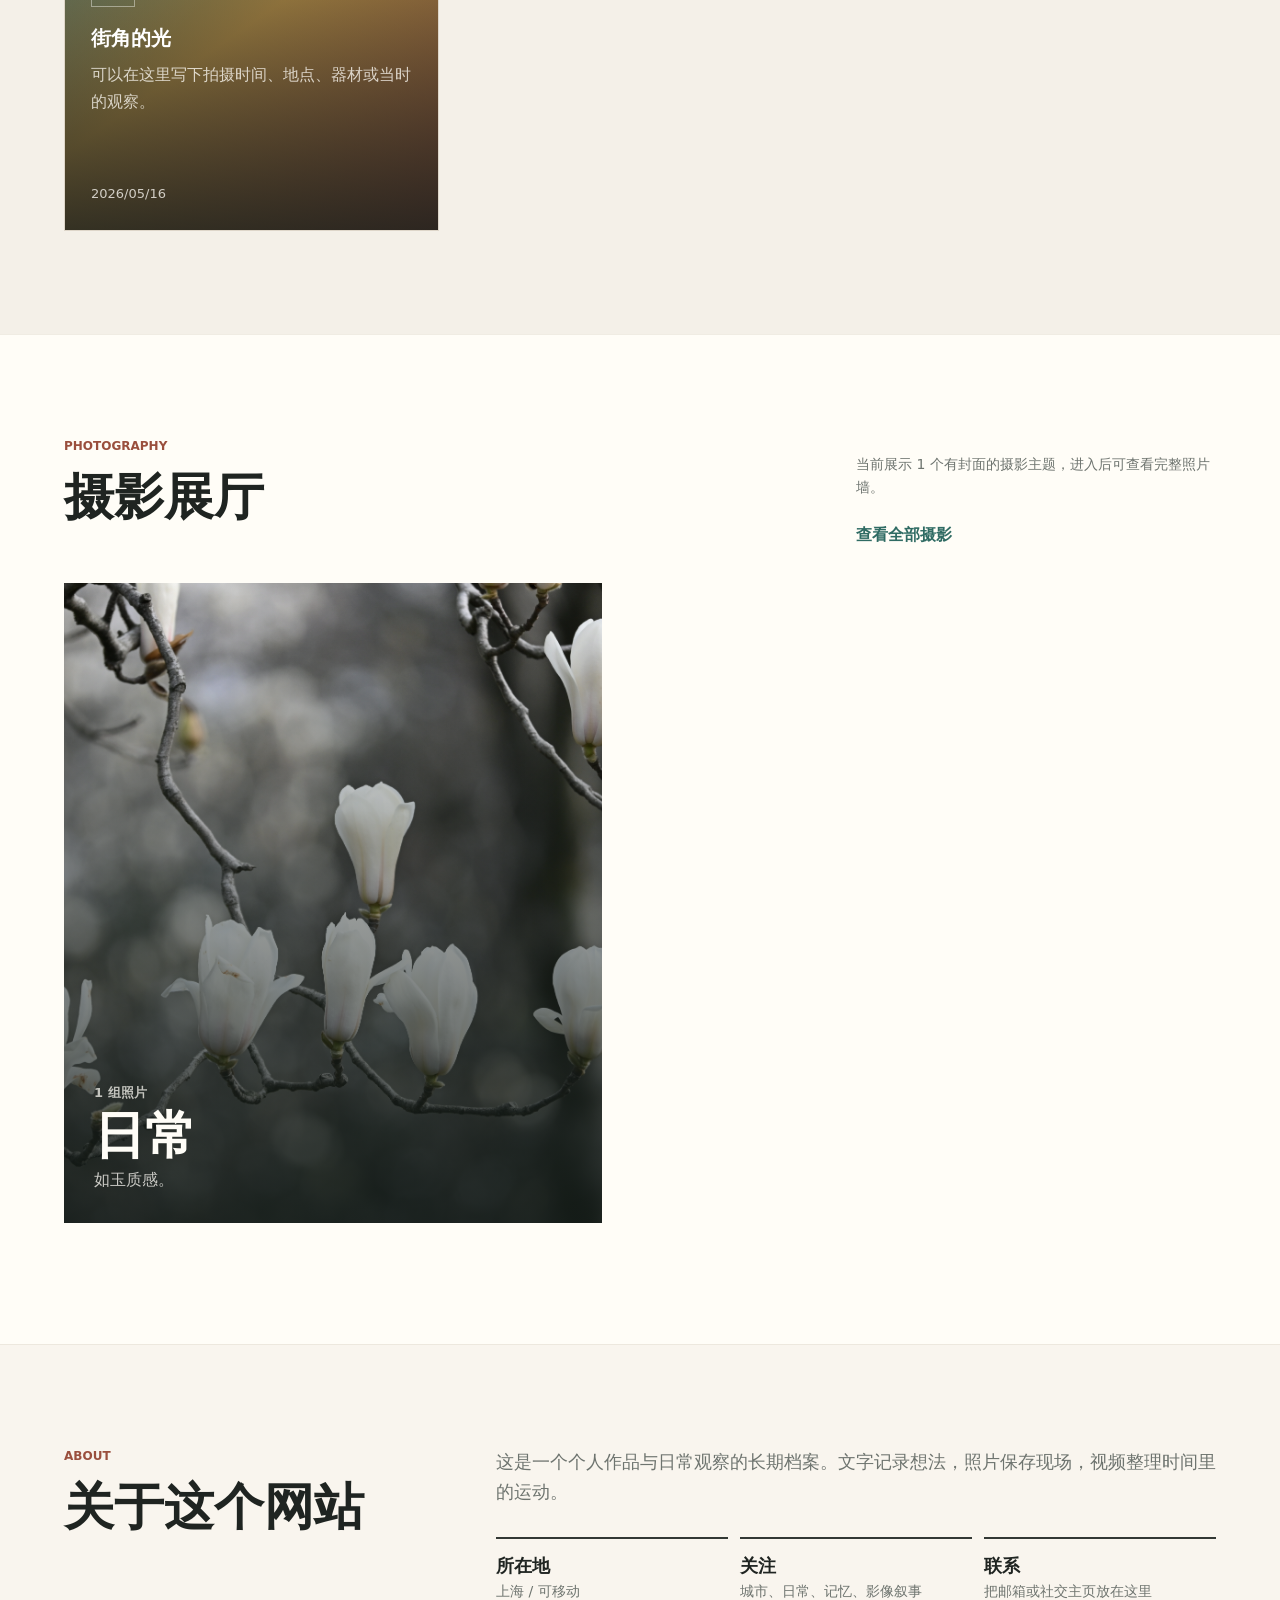
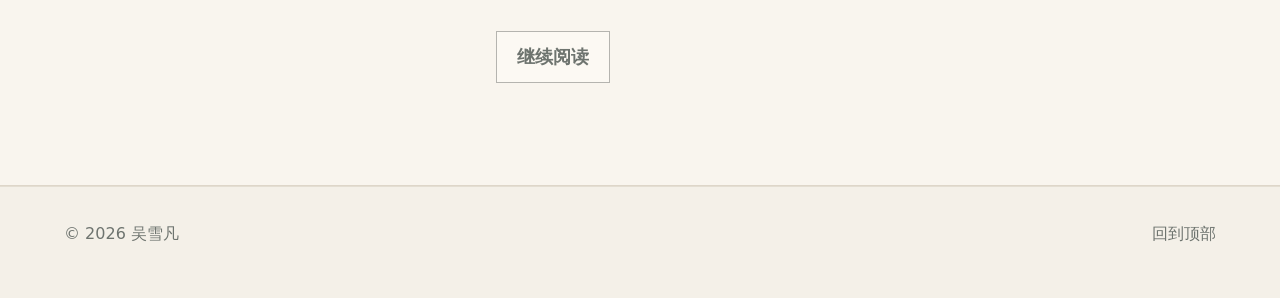
==== commit 2d17715b: "Redesign personal website navigation and gallery" ====
--- a/index.html
+++ b/index.html
@@ -22,11 +22,12 @@
         </span>
       </a>
       <nav class="nav" aria-label="主导航">
-        <a href="#about" data-nav-link>关于</a>
-        <a href="#writing" data-nav-link>文字</a>
-        <a href="#photography" data-nav-link>摄影</a>
-        <a href="#video" data-nav-link>视频</a>
-        <a href="#archive" data-nav-link>归档</a>
+        <a href="index.html" data-nav-link>首页</a>
+        <a href="photography.html" data-nav-link>摄影</a>
+        <a href="writing.html" data-nav-link>文字</a>
+        <a href="video.html" data-nav-link>视频</a>
+        <a href="about.html" data-nav-link>关于</a>
+        <a href="archive.html" data-nav-link>归档</a>
       </nav>
     </header>
 
@@ -48,7 +49,7 @@
           </p>
           <div class="hero-actions">
             <a class="button primary" href="#latest">查看最新</a>
-            <a class="button secondary" href="#about">关于我</a>
+            <a class="button secondary" href="photography.html">进入摄影</a>
           </div>
         </div>
       </section>
@@ -64,6 +65,20 @@
         <div class="latest-grid" id="latestGrid"></div>
       </section>
 
+      <section class="section exhibition" id="photography" aria-labelledby="photo-title">
+        <div class="section-heading row">
+          <div>
+            <p class="eyebrow">Photography</p>
+            <h2 id="photo-title">摄影展厅</h2>
+          </div>
+          <div>
+            <p class="section-note" id="photoShowcaseNote"></p>
+            <a class="text-link" href="photography.html">查看全部摄影</a>
+          </div>
+        </div>
+        <div class="photo-showcase" id="photoShowcase" aria-label="摄影主题"></div>
+      </section>
+
       <section class="section split" id="about" aria-labelledby="about-title">
         <div>
           <p class="eyebrow">About</p>
@@ -74,51 +89,8 @@
             这是一个个人作品与日常观察的长期档案。文字记录想法，照片保存现场，视频整理时间里的运动。
           </p>
           <dl class="facts" id="factsList"></dl>
+          <a class="button secondary inline-button" href="about.html">继续阅读</a>
         </div>
-      </section>
-
-      <section class="section" id="writing" aria-labelledby="writing-title">
-        <div class="section-heading row">
-          <div>
-            <p class="eyebrow">Writing</p>
-            <h2 id="writing-title">文字</h2>
-          </div>
-          <a class="text-link" href="#archive" id="writingCount">全部归档</a>
-        </div>
-        <div class="writing-list" id="writingList"></div>
-      </section>
-
-      <section class="section" id="photography" aria-labelledby="photo-title">
-        <div class="section-heading row">
-          <div>
-            <p class="eyebrow">Photography</p>
-            <h2 id="photo-title">摄影</h2>
-          </div>
-          <div>
-            <p class="section-note" id="photoCount"></p>
-            <div class="filter-bar" id="photoFilters" aria-label="摄影分类筛选"></div>
-          </div>
-        </div>
-        <div class="photo-grid" id="photoGrid"></div>
-      </section>
-
-      <section class="section" id="video" aria-labelledby="video-title">
-        <div class="section-heading row">
-          <div>
-            <p class="eyebrow">Video</p>
-            <h2 id="video-title">剪辑视频</h2>
-          </div>
-          <p class="section-note" id="videoCount"></p>
-        </div>
-        <div class="video-grid" id="videoGrid"></div>
-      </section>
-
-      <section class="section archive" id="archive" aria-labelledby="archive-title">
-        <div class="section-heading">
-          <p class="eyebrow">Archive</p>
-          <h2 id="archive-title">归档索引</h2>
-        </div>
-        <div class="archive-list" id="archiveList"></div>
       </section>
     </main>
 
--- a/styles.css
+++ b/styles.css
@@ -1,27 +1,34 @@
 :root {
-  --bg: #f6f2ea;
-  --surface: #fffdf8;
-  --ink: #1d2321;
-  --muted: #68716d;
-  --line: #ddd5c8;
-  --accent: #8e4033;
-  --accent-2: #12645c;
-  --accent-3: #c39438;
-  --deep: #172321;
-  --shadow: 0 18px 48px rgba(29, 35, 33, 0.14);
+  --bg: #f4f0e8;
+  --surface: #fffdf7;
+  --ink: #1f2421;
+  --muted: #6e746f;
+  --line: #ded6c9;
+  --accent: #9a4f3d;
+  --accent-2: #2f6b63;
+  --accent-3: #d0a04f;
+  --deep: #151d1a;
+  --soft: #ece5d8;
+  --shadow: 0 20px 54px rgba(31, 36, 33, 0.13);
 }
 
 * {
   box-sizing: border-box;
 }
 
+::selection {
+  background: rgba(154, 79, 61, 0.2);
+}
+
 html {
   scroll-behavior: smooth;
 }
 
 body {
   margin: 0;
-  background: var(--bg);
+  background:
+    linear-gradient(180deg, rgba(255, 253, 247, 0.68), rgba(244, 240, 232, 0) 360px),
+    var(--bg);
   color: var(--ink);
   font-family:
     Inter, "Noto Sans SC", "Microsoft YaHei", system-ui, -apple-system,
@@ -86,10 +93,10 @@
   align-items: center;
   justify-content: space-between;
   gap: 24px;
-  padding: 16px clamp(20px, 5vw, 72px);
-  border-bottom: 1px solid rgba(221, 213, 200, 0.9);
-  background: rgba(246, 242, 234, 0.9);
-  backdrop-filter: blur(18px);
+  padding: 14px clamp(20px, 5vw, 72px);
+  border-bottom: 1px solid rgba(222, 214, 201, 0.76);
+  background: rgba(244, 240, 232, 0.84);
+  backdrop-filter: blur(20px);
 }
 
 .brand {
@@ -97,14 +104,19 @@
   align-items: center;
   gap: 12px;
   min-width: 178px;
+  transition: opacity 160ms ease;
+}
+
+.brand:hover {
+  opacity: 0.72;
 }
 
 .brand-mark {
   display: grid;
-  width: 42px;
-  height: 42px;
+  width: 40px;
+  height: 40px;
   place-items: center;
-  border: 1px solid var(--ink);
+  border: 1px solid rgba(31, 36, 33, 0.86);
   background: var(--ink);
   color: var(--surface);
   font-weight: 700;
@@ -122,24 +134,23 @@
 
 .nav {
   display: flex;
-  flex-wrap: wrap;
+  flex-wrap: nowrap;
   justify-content: flex-end;
-  gap: 6px;
+  gap: 4px;
   color: var(--muted);
   font-size: 14px;
 }
 
 .nav a {
   min-height: 34px;
-  padding: 6px 10px;
-  border: 1px solid transparent;
+  padding: 6px 11px;
+  border-bottom: 1px solid transparent;
 }
 
 .nav a:hover,
 .nav a.is-active {
-  border-color: var(--line);
+  border-color: var(--ink);
   color: var(--ink);
-  background: rgba(255, 253, 248, 0.72);
 }
 
 main {
@@ -148,16 +159,18 @@
 
 .hero {
   display: grid;
-  grid-template-columns: minmax(320px, 0.92fr) minmax(360px, 1fr);
+  grid-template-columns: minmax(340px, 0.86fr) minmax(380px, 1fr);
   align-items: center;
-  gap: clamp(32px, 7vw, 92px);
-  min-height: calc(100vh - 75px);
-  padding: clamp(32px, 6vw, 84px) clamp(20px, 5vw, 72px);
+  gap: clamp(36px, 7vw, 104px);
+  min-height: calc(100vh - 69px);
+  padding: clamp(42px, 6vw, 84px) clamp(20px, 5vw, 72px) clamp(54px, 8vw, 112px);
 }
 
 .hero-copy {
   max-width: 760px;
   min-width: 0;
+  align-self: end;
+  order: -1;
 }
 
 .eyebrow {
@@ -178,10 +191,10 @@
 }
 
 h1 {
-  margin-bottom: 24px;
+  margin-bottom: 26px;
   font-family: Georgia, "Noto Serif SC", serif;
-  font-size: 76px;
-  line-height: 1.04;
+  font-size: clamp(46px, 6.4vw, 86px);
+  line-height: 1.02;
   font-weight: 600;
   letter-spacing: 0;
 }
@@ -193,7 +206,7 @@
 h2 {
   margin-bottom: 0;
   font-family: Georgia, "Noto Serif SC", serif;
-  font-size: 46px;
+  font-size: clamp(34px, 4vw, 50px);
   line-height: 1.14;
   letter-spacing: 0;
 }
@@ -214,7 +227,7 @@
   display: flex;
   flex-wrap: wrap;
   gap: 12px;
-  margin-top: 32px;
+  margin-top: 34px;
 }
 
 .button {
@@ -222,9 +235,14 @@
   min-height: 44px;
   align-items: center;
   justify-content: center;
-  padding: 10px 18px;
+  padding: 10px 20px;
   border: 1px solid var(--ink);
   font-weight: 700;
+  transition:
+    background 160ms ease,
+    border-color 160ms ease,
+    color 160ms ease,
+    transform 160ms ease;
 }
 
 .button.primary {
@@ -233,7 +251,8 @@
 }
 
 .button.secondary {
-  background: transparent;
+  border-color: rgba(31, 36, 33, 0.32);
+  background: rgba(255, 253, 247, 0.54);
 }
 
 .button:hover,
@@ -242,70 +261,87 @@
   color: var(--accent);
 }
 
+.button:hover {
+  transform: translateY(-1px);
+}
+
 .hero-media {
   position: relative;
-  min-height: min(68vh, 720px);
+  min-height: min(68vh, 700px);
   max-width: 100%;
+  border: 8px solid var(--surface);
+  box-shadow: var(--shadow);
+  overflow: hidden;
 }
 
 .hero-frame {
   position: absolute;
   overflow: hidden;
-  border: 10px solid var(--surface);
-  box-shadow: var(--shadow);
+  transform: translateZ(0);
 }
 
 .hero-frame::before {
   position: absolute;
   inset: 0;
   content: "";
-  background:
-    linear-gradient(135deg, rgba(18, 100, 92, 0.44), transparent 42%),
-    linear-gradient(25deg, rgba(142, 64, 51, 0.5), transparent 50%),
-    repeating-linear-gradient(
-      90deg,
-      rgba(255, 255, 255, 0.2) 0 1px,
-      transparent 1px 12px
-    ),
-    linear-gradient(145deg, #334341, #d4b877 46%, #78392f);
+  background-image:
+    linear-gradient(180deg, rgba(21, 29, 26, 0.04), rgba(21, 29, 26, 0.25)),
+    url("assets/photos/260307-yulan-01.JPG");
+  background-position: center;
+  background-size: cover;
 }
 
 .hero-frame-a {
-  right: 4%;
-  top: 4%;
-  width: 58%;
-  aspect-ratio: 3 / 4;
+  inset: 0;
 }
 
 .hero-frame-b {
-  left: 0;
-  bottom: 10%;
-  width: 48%;
-  aspect-ratio: 4 / 3;
+  display: none;
 }
 
 .hero-frame-c {
-  right: 0;
-  bottom: 0;
-  width: 38%;
-  aspect-ratio: 1;
+  display: none;
 }
 
 .hero-frame-b::before {
-  background:
-    linear-gradient(160deg, rgba(195, 148, 56, 0.55), transparent 48%),
-    linear-gradient(35deg, rgba(18, 100, 92, 0.75), transparent 54%),
-    linear-gradient(145deg, #efe0c3, #315b56 48%, #172322);
+  background-image:
+    linear-gradient(120deg, rgba(244, 240, 232, 0.42), rgba(21, 29, 26, 0.2)),
+    url("assets/photos/260307-yulan-01.JPG");
+  background-position: 36% 42%;
+  background-size: 150%;
 }
 
 .hero-frame-c::before {
-  background:
-    radial-gradient(circle at 30% 24%, rgba(255, 255, 255, 0.65), transparent 16%),
-    linear-gradient(145deg, #a24b3c, #e1c67d 52%, #20302e);
+  background-image:
+    linear-gradient(145deg, rgba(154, 79, 61, 0.64), rgba(255, 253, 247, 0.34) 54%, rgba(47, 107, 99, 0.82)),
+    url("assets/photos/260307-yulan-01.JPG");
+  background-position: 48% 52%;
+  background-size: 220%;
 }
 
 .section {
-  padding: clamp(58px, 8vw, 108px) clamp(20px, 5vw, 72px);
+  padding: clamp(64px, 8vw, 118px) clamp(20px, 5vw, 72px);
+}
+
+.page-hero {
+  min-height: 44vh;
+  padding: clamp(72px, 9vw, 128px) clamp(20px, 5vw, 72px) clamp(46px, 7vw, 92px);
+  border-bottom: 1px solid rgba(222, 214, 201, 0.56);
+}
+
+.page-hero h1 {
+  max-width: 880px;
+  margin-bottom: 18px;
+}
+
+.page-hero p:not(.eyebrow) {
+  max-width: 680px;
+  color: var(--muted);
+  font-size: 20px;
+}
+
+.section + .section {
+  border-top: 1px solid rgba(222, 214, 201, 0.44);
 }
 
 .section-heading {
@@ -322,7 +358,7 @@
 
 .section-note {
   max-width: 360px;
-  margin: 18px 0 0;
+  margin: 16px 0 0;
   color: var(--muted);
   font-size: 14px;
 }
@@ -336,11 +372,103 @@
   font-weight: 800;
 }
 
+.inline-button {
+  margin-top: 28px;
+}
+
 .latest-grid,
 .video-grid {
   display: grid;
   grid-template-columns: repeat(3, minmax(0, 1fr));
-  gap: 18px;
+  gap: 14px;
+}
+
+.exhibition {
+  background: var(--surface);
+}
+
+.photo-showcase {
+  display: grid;
+  grid-auto-columns: minmax(320px, 42vw);
+  grid-auto-flow: column;
+  gap: 16px;
+  overflow-x: auto;
+  padding: 0 0 18px;
+  scroll-snap-type: x mandatory;
+  scrollbar-width: thin;
+}
+
+.showcase-card {
+  position: relative;
+  min-height: clamp(420px, 58vw, 640px);
+  overflow: hidden;
+  background: var(--deep);
+  color: var(--surface);
+  scroll-snap-align: start;
+}
+
+.showcase-card img,
+.showcase-card .fallback-art {
+  display: block;
+  width: 100%;
+  height: 100%;
+  min-height: clamp(420px, 58vw, 640px);
+  object-fit: cover;
+  filter: saturate(0.9) contrast(1.02);
+  transition:
+    filter 260ms ease,
+    transform 320ms ease;
+}
+
+.showcase-card::after {
+  position: absolute;
+  inset: 0;
+  content: "";
+  background: linear-gradient(180deg, rgba(21, 29, 26, 0.02), rgba(21, 29, 26, 0.84));
+}
+
+.showcase-card:hover img,
+.showcase-card:hover .fallback-art {
+  filter: saturate(1) contrast(1.04);
+  transform: scale(1.035);
+}
+
+.showcase-copy {
+  position: absolute;
+  right: 0;
+  bottom: 0;
+  left: 0;
+  z-index: 1;
+  display: grid;
+  gap: 6px;
+  padding: 30px;
+}
+
+.showcase-copy strong {
+  font-family: Georgia, "Noto Serif SC", serif;
+  font-size: clamp(34px, 4vw, 58px);
+  line-height: 1;
+}
+
+.showcase-copy span:last-child {
+  max-width: 420px;
+  color: rgba(255, 253, 247, 0.76);
+}
+
+.showcase-kicker {
+  color: rgba(255, 253, 247, 0.72);
+  font-size: 13px;
+  font-weight: 800;
+}
+
+.latest-grid > :first-child {
+  grid-column: span 2;
+}
+
+.latest-grid > :first-child h3 {
+  max-width: 640px;
+  font-size: clamp(24px, 2.8vw, 34px);
+  line-height: 1.18;
 }
 
 .card,
@@ -352,22 +480,94 @@
 
 .card {
   display: flex;
-  min-height: 280px;
+  min-height: 300px;
   flex-direction: column;
   justify-content: space-between;
-  padding: 24px;
+  padding: 26px;
   transition:
     border-color 160ms ease,
     transform 160ms ease,
     box-shadow 160ms ease;
 }
 
+.card p,
+.video-card p,
+.writing-item p {
+  max-width: 62ch;
+}
+
 .card:hover,
 .writing-item:hover,
 .video-card:hover {
-  border-color: rgba(29, 35, 33, 0.4);
-  box-shadow: 0 12px 32px rgba(29, 35, 33, 0.08);
+  border-color: rgba(31, 36, 33, 0.38);
+  box-shadow: 0 16px 34px rgba(31, 36, 33, 0.08);
   transform: translateY(-2px);
+}
+
+.latest-card {
+  position: relative;
+  overflow: hidden;
+}
+
+.latest-card.has-media {
+  min-height: 390px;
+  padding: 0;
+  color: white;
+}
+
+.latest-grid > :first-child .latest-card.has-media,
+.latest-grid > .card-button:first-child .latest-card.has-media {
+  min-height: 430px;
+}
+
+.latest-card.has-media .latest-media,
+.latest-card.has-media .latest-media img,
+.latest-card.has-media .latest-media .fallback-art {
+  position: absolute;
+  inset: 0;
+  width: 100%;
+  height: 100%;
+  min-height: 100%;
+}
+
+.latest-card.has-media .latest-media img,
+.latest-card.has-media .latest-media .fallback-art {
+  object-fit: cover;
+  transition: transform 260ms ease;
+}
+
+.latest-card.has-media::after {
+  position: absolute;
+  inset: 0;
+  content: "";
+  background: linear-gradient(180deg, rgba(21, 29, 26, 0.04), rgba(21, 29, 26, 0.82));
+}
+
+.latest-card.has-media > div:not(.latest-media),
+.latest-card.has-media > .meta {
+  position: relative;
+  z-index: 1;
+  margin: 0;
+  padding: 26px;
+}
+
+.latest-card.has-media > div:not(.latest-media) {
+  margin-top: auto;
+}
+
+.latest-card.has-media .tag {
+  border-color: rgba(255, 253, 247, 0.42);
+  color: var(--surface);
+}
+
+.latest-card.has-media p,
+.latest-card.has-media .meta {
+  color: rgba(255, 253, 247, 0.76);
+}
+
+.latest-card.has-media:hover .latest-media img,
+.latest-card.has-media:hover .latest-media .fallback-art {
+  transform: scale(1.035);
 }
 
 .meta {
@@ -382,7 +582,8 @@
   min-height: 26px;
   margin-bottom: 18px;
   padding: 2px 9px;
-  border: 1px solid var(--line);
+  border: 1px solid rgba(47, 107, 99, 0.2);
+  background: rgba(47, 107, 99, 0.06);
   color: var(--accent-2);
   font-size: 12px;
   font-weight: 800;
@@ -391,6 +592,7 @@
 .split {
   border-top: 1px solid var(--line);
   border-bottom: 1px solid var(--line);
+  background: rgba(255, 253, 247, 0.38);
 }
 
 .about-copy {
@@ -407,7 +609,7 @@
 }
 
 .facts div {
-  border-top: 2px solid var(--ink);
+  border-top: 2px solid rgba(31, 36, 33, 0.9);
   padding-top: 12px;
 }
 
@@ -423,7 +625,7 @@
 
 .writing-list {
   display: grid;
-  gap: 12px;
+  gap: 8px;
 }
 
 .writing-item {
@@ -431,11 +633,15 @@
   grid-template-columns: 160px minmax(0, 1fr) 96px;
   align-items: center;
   gap: 24px;
-  padding: 20px 24px;
+  padding: 22px 24px;
   transition:
     border-color 160ms ease,
     transform 160ms ease,
     box-shadow 160ms ease;
+}
+
+.writing-item h3 {
+  margin-bottom: 6px;
 }
 
 .writing-item p {
@@ -459,11 +665,17 @@
 
 .filter-button {
   min-height: 36px;
+  padding: 5px 13px;
   border: 1px solid var(--line);
-  background: transparent;
+  background: rgba(255, 253, 247, 0.45);
   color: var(--muted);
   cursor: pointer;
   font-weight: 700;
+  transition:
+    background 160ms ease,
+    border-color 160ms ease,
+    color 160ms ease,
+    transform 160ms ease;
 }
 
 .filter-button:hover,
@@ -473,16 +685,20 @@
   color: var(--surface);
 }
 
+.filter-button:hover {
+  transform: translateY(-1px);
+}
+
 .photo-grid {
   display: grid;
   grid-template-columns: repeat(12, minmax(0, 1fr));
-  gap: 12px;
+  gap: 14px;
 }
 
 .photo-card {
   position: relative;
   grid-column: span 4;
-  min-height: 360px;
+  min-height: 390px;
   overflow: hidden;
   border: 0;
   background: var(--surface);
@@ -490,6 +706,7 @@
   cursor: zoom-in;
   padding: 0;
   text-align: left;
+  box-shadow: 0 1px 0 rgba(31, 36, 33, 0.04);
 }
 
 .photo-card:nth-child(6n + 1) {
@@ -504,19 +721,26 @@
   display: block;
   width: 100%;
   height: 100%;
-  min-height: 360px;
+  min-height: 390px;
   object-fit: cover;
-  transition: transform 220ms ease;
+  filter: saturate(0.92) contrast(1.02);
+  transition:
+    filter 220ms ease,
+    transform 260ms ease;
 }
 
 .photo-card:hover img,
 .photo-card:hover .fallback-art {
-  transform: scale(1.025);
+  transform: scale(1.035);
+}
+
+.photo-card:hover img {
+  filter: saturate(1) contrast(1.03);
 }
 
 .photo-card .fallback-art {
-  min-height: 360px;
-  transition: transform 220ms ease;
+  min-height: 390px;
+  transition: transform 260ms ease;
 }
 
 .photo-caption {
@@ -524,8 +748,8 @@
   right: 0;
   bottom: 0;
   left: 0;
-  padding: 56px 18px 18px;
-  background: linear-gradient(transparent, rgba(0, 0, 0, 0.78));
+  padding: 82px 20px 20px;
+  background: linear-gradient(transparent, rgba(15, 20, 18, 0.82));
   color: white;
 }
 
@@ -545,6 +769,10 @@
     box-shadow 160ms ease;
 }
 
+.video-card h3 {
+  margin-bottom: 8px;
+}
+
 button.video-card {
   width: 100%;
   color: inherit;
@@ -555,33 +783,41 @@
 .video-thumb {
   position: relative;
   display: grid;
-  min-height: 240px;
+  min-height: 250px;
   place-items: center;
-  background: #24312f;
+  background: var(--deep);
   color: white;
 }
 
 .video-thumb img {
   width: 100%;
-  height: 240px;
+  height: 250px;
   object-fit: cover;
 }
 
 .play {
   position: absolute;
   display: grid;
-  width: 58px;
-  height: 58px;
+  width: 56px;
+  height: 56px;
   place-items: center;
   border: 1px solid rgba(255, 255, 255, 0.78);
   border-radius: 50%;
   background: rgba(0, 0, 0, 0.28);
-  font-size: 22px;
+  font-size: 20px;
   line-height: 1;
+  transition:
+    background 160ms ease,
+    transform 160ms ease;
+}
+
+.video-card:hover .play {
+  background: rgba(0, 0, 0, 0.44);
+  transform: scale(1.04);
 }
 
 .video-card .content {
-  padding: 20px;
+  padding: 22px;
 }
 
 .archive {
@@ -597,22 +833,31 @@
 .archive-list {
   display: grid;
   gap: 1px;
-  background: rgba(255, 255, 255, 0.16);
+  border-top: 1px solid rgba(255, 253, 247, 0.18);
+  background: rgba(255, 255, 255, 0.14);
 }
 
 .archive-row {
   display: grid;
   grid-template-columns: 120px 110px minmax(0, 1fr);
   gap: 18px;
-  padding: 16px 0;
+  padding: 18px 0;
   background: var(--ink);
+  transition:
+    background 160ms ease,
+    color 160ms ease;
+}
+
+.archive-row:hover {
+  background: rgba(255, 253, 247, 0.06);
 }
 
 .footer {
   display: flex;
   justify-content: space-between;
   gap: 20px;
-  padding: 30px clamp(20px, 5vw, 72px);
+  padding: 34px clamp(20px, 5vw, 72px);
+  border-top: 1px solid rgba(222, 214, 201, 0.68);
   color: var(--muted);
 }
 
@@ -621,7 +866,7 @@
   min-height: 240px;
   background:
     linear-gradient(135deg, rgba(255, 255, 255, 0.2), transparent 40%),
-    linear-gradient(145deg, #12645c, #c39438 48%, #8e4033);
+    linear-gradient(145deg, #2f6b63, #d0a04f 48%, #9a4f3d);
 }
 
 .modal {
@@ -654,6 +899,7 @@
   overflow: hidden;
   background: var(--surface);
   box-shadow: 0 24px 80px rgba(0, 0, 0, 0.28);
+  animation: modal-in 180ms ease both;
 }
 
 .modal-media {
@@ -675,7 +921,7 @@
 
 .modal-media iframe {
   aspect-ratio: 16 / 9;
-  border: 0;
+  border: 1px solid rgba(255, 253, 247, 0.2);
 }
 
 .modal-media .fallback-art {
@@ -717,27 +963,48 @@
   display: none !important;
 }
 
+.has-js .reveal {
+  opacity: 0;
+  transform: translateY(18px);
+  transition:
+    opacity 520ms ease,
+    transform 520ms ease;
+}
+
+.has-js .reveal.is-visible {
+  opacity: 1;
+  transform: translateY(0);
+}
+
+@keyframes modal-in {
+  from {
+    opacity: 0;
+    transform: translateY(10px) scale(0.98);
+  }
+
+  to {
+    opacity: 1;
+    transform: translateY(0) scale(1);
+  }
+}
+
 @media (max-width: 1040px) {
-  h1 {
-    font-size: 56px;
-  }
-
-  h2 {
-    font-size: 38px;
-  }
-
   .hero,
   .latest-grid,
   .video-grid {
     grid-template-columns: 1fr;
   }
 
+  .latest-grid > :first-child {
+    grid-column: auto;
+  }
+
   .hero {
     min-height: auto;
+    gap: 34px;
   }
 
   .hero-media {
-    order: -1;
     min-height: 460px;
   }
 
@@ -756,6 +1023,14 @@
 
   .filter-bar {
     justify-content: flex-start;
+    overflow-x: auto;
+    padding-bottom: 4px;
+    flex-wrap: nowrap;
+    scrollbar-width: none;
+  }
+
+  .filter-bar::-webkit-scrollbar {
+    display: none;
   }
 
   .writing-item,
@@ -772,6 +1047,20 @@
     grid-template-columns: 1fr;
   }
 
+  .page-hero {
+    min-height: auto;
+  }
+
+  .photo-showcase {
+    grid-auto-columns: minmax(280px, 78vw);
+  }
+
+  .showcase-card,
+  .showcase-card img,
+  .showcase-card .fallback-art {
+    min-height: 430px;
+  }
+
   .photo-card,
   .photo-card:nth-child(6n + 1),
   .photo-card:nth-child(6n + 2) {
@@ -786,19 +1075,29 @@
 
 @media (max-width: 640px) {
   .site-header {
-    position: static;
+    position: sticky;
     display: block;
+    padding: 12px 18px;
   }
 
   .nav {
     justify-content: flex-start;
-    margin-top: 16px;
+    gap: 12px;
+    margin: 14px -18px 0;
+    overflow-x: auto;
+    padding: 0 18px 4px;
+    white-space: nowrap;
+    scrollbar-width: none;
+  }
+
+  .nav::-webkit-scrollbar {
+    display: none;
   }
 
   h1 {
-    font-size: 34px;
+    font-size: 38px;
     line-height: 1.12;
-    word-break: break-all;
+    word-break: normal;
   }
 
   h1 span {
@@ -809,29 +1108,46 @@
     font-size: 30px;
   }
 
+  .page-hero p:not(.eyebrow) {
+    font-size: 17px;
+  }
+
   .hero-media {
-    min-height: 330px;
+    min-height: 360px;
     overflow: hidden;
   }
 
   .hero-copy,
   .hero-copy p:not(.eyebrow) {
     width: 100%;
-    max-width: 320px;
+    max-width: none;
   }
 
   .hero-copy p:not(.eyebrow) {
-    word-break: break-all;
+    word-break: normal;
   }
 
   .section {
-    padding-block: 48px;
+    padding-block: 54px;
+  }
+
+  .section-heading {
+    margin-bottom: 24px;
+  }
+
+  .card,
+  .latest-card.has-media {
+    min-height: 300px;
   }
 
   .photo-card,
   .photo-card img,
   .photo-card .fallback-art {
-    min-height: 300px;
+    min-height: 360px;
+  }
+
+  .photo-caption {
+    padding: 76px 18px 18px;
   }
 
   .footer {
@@ -846,3 +1162,22 @@
     padding: 24px;
   }
 }
+
+@media (prefers-reduced-motion: reduce) {
+  html {
+    scroll-behavior: auto;
+  }
+
+  *,
+  *::before,
+  *::after {
+    animation-duration: 0.01ms !important;
+    animation-iteration-count: 1 !important;
+    transition-duration: 0.01ms !important;
+  }
+
+  .has-js .reveal {
+    opacity: 1;
+    transform: none;
+  }
+}
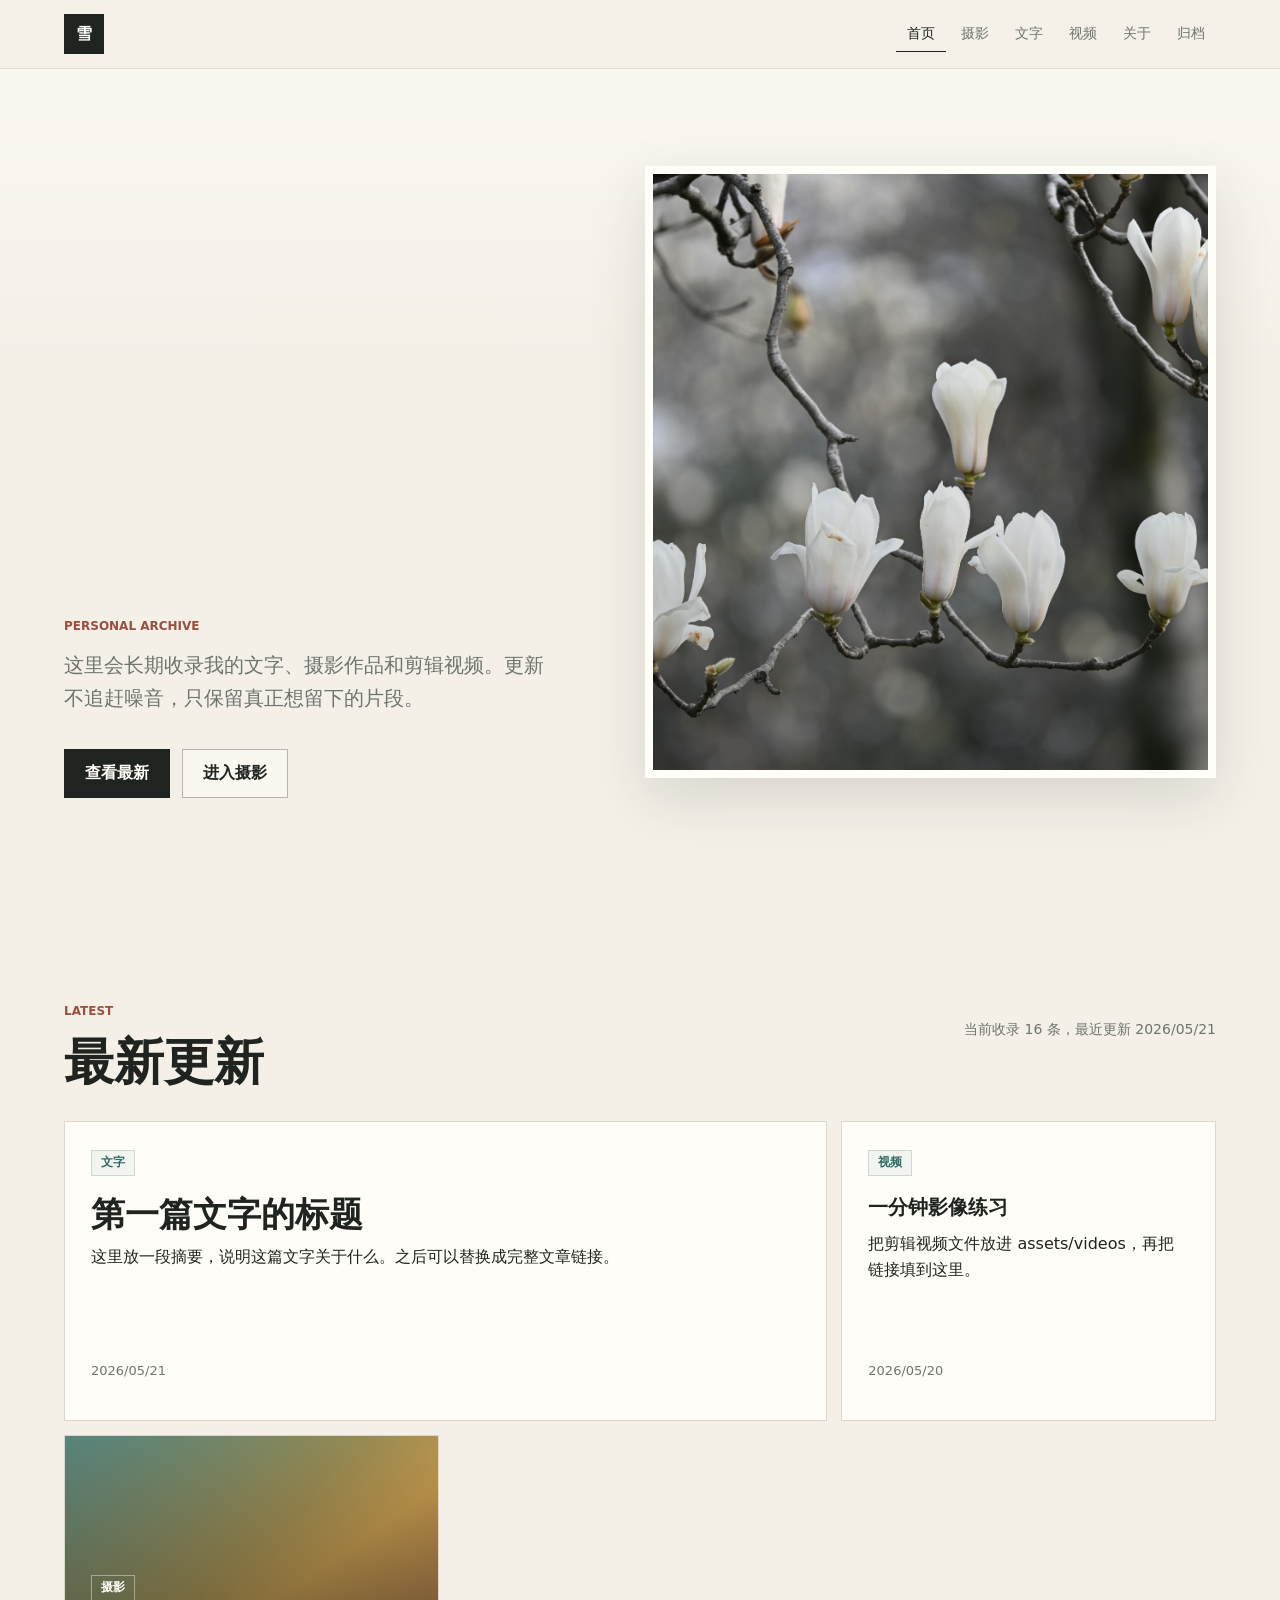
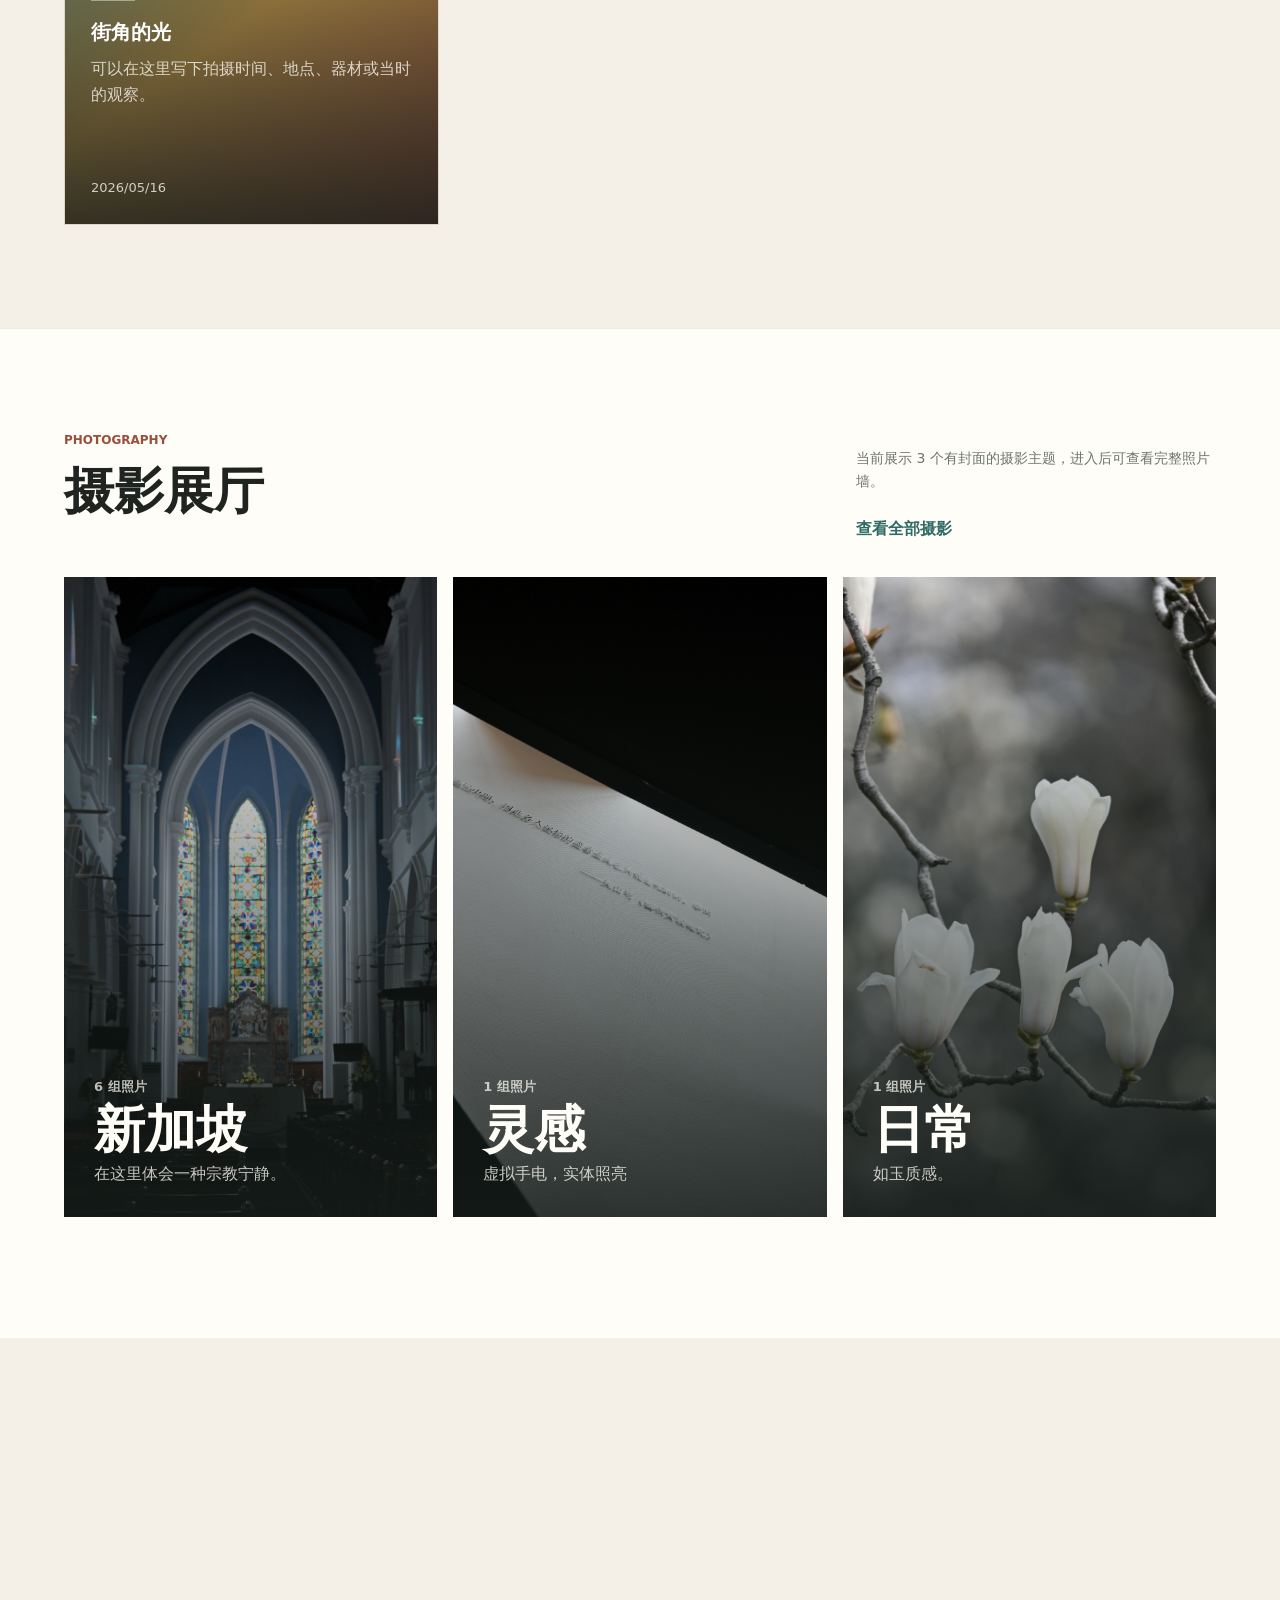
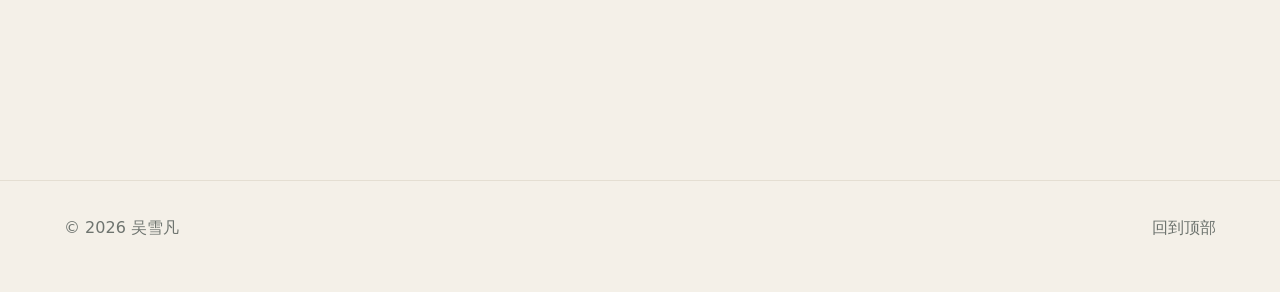
==== commit 028cfaf9: "Add Singapore and inspiration photo entries" ====
--- a/index.html
+++ b/index.html
@@ -16,10 +16,6 @@
     <header class="site-header">
       <a class="brand" href="#top" aria-label="回到首页">
         <span class="brand-mark">雪</span>
-        <span>
-          <strong id="siteName">吴雪凡</strong>
-          <small id="siteTagline">文字 / 摄影 / 影像</small>
-        </span>
       </a>
       <nav class="nav" aria-label="主导航">
         <a href="index.html" data-nav-link>首页</a>
@@ -32,7 +28,7 @@
     </header>
 
     <main id="top">
-      <section class="hero" aria-labelledby="hero-title">
+      <section class="hero hero-minimal" aria-label="首页">
         <div class="hero-media" aria-hidden="true">
           <div class="hero-frame hero-frame-a"></div>
           <div class="hero-frame hero-frame-b"></div>
@@ -40,10 +36,6 @@
         </div>
         <div class="hero-copy">
           <p class="eyebrow">Personal Archive</p>
-          <h1 id="hero-title">
-            <span>把正在看见、</span><span>正在写下、</span
-            ><span>正在剪出来的东西</span><span>放在这里。</span>
-          </h1>
           <p id="siteIntro">
             这里会长期收录我的文字、摄影作品和剪辑视频。更新不追赶噪音，只保留真正想留下的片段。
           </p>
--- a/styles.css
+++ b/styles.css
@@ -103,7 +103,7 @@
   display: inline-flex;
   align-items: center;
   gap: 12px;
-  min-width: 178px;
+  min-width: 40px;
   transition: opacity 160ms ease;
 }
 
@@ -171,6 +171,14 @@
   min-width: 0;
   align-self: end;
   order: -1;
+}
+
+.hero-minimal .hero-copy {
+  max-width: 520px;
+}
+
+.hero-minimal .hero-copy p:not(.eyebrow) {
+  font-size: 20px;
 }
 
 .eyebrow {
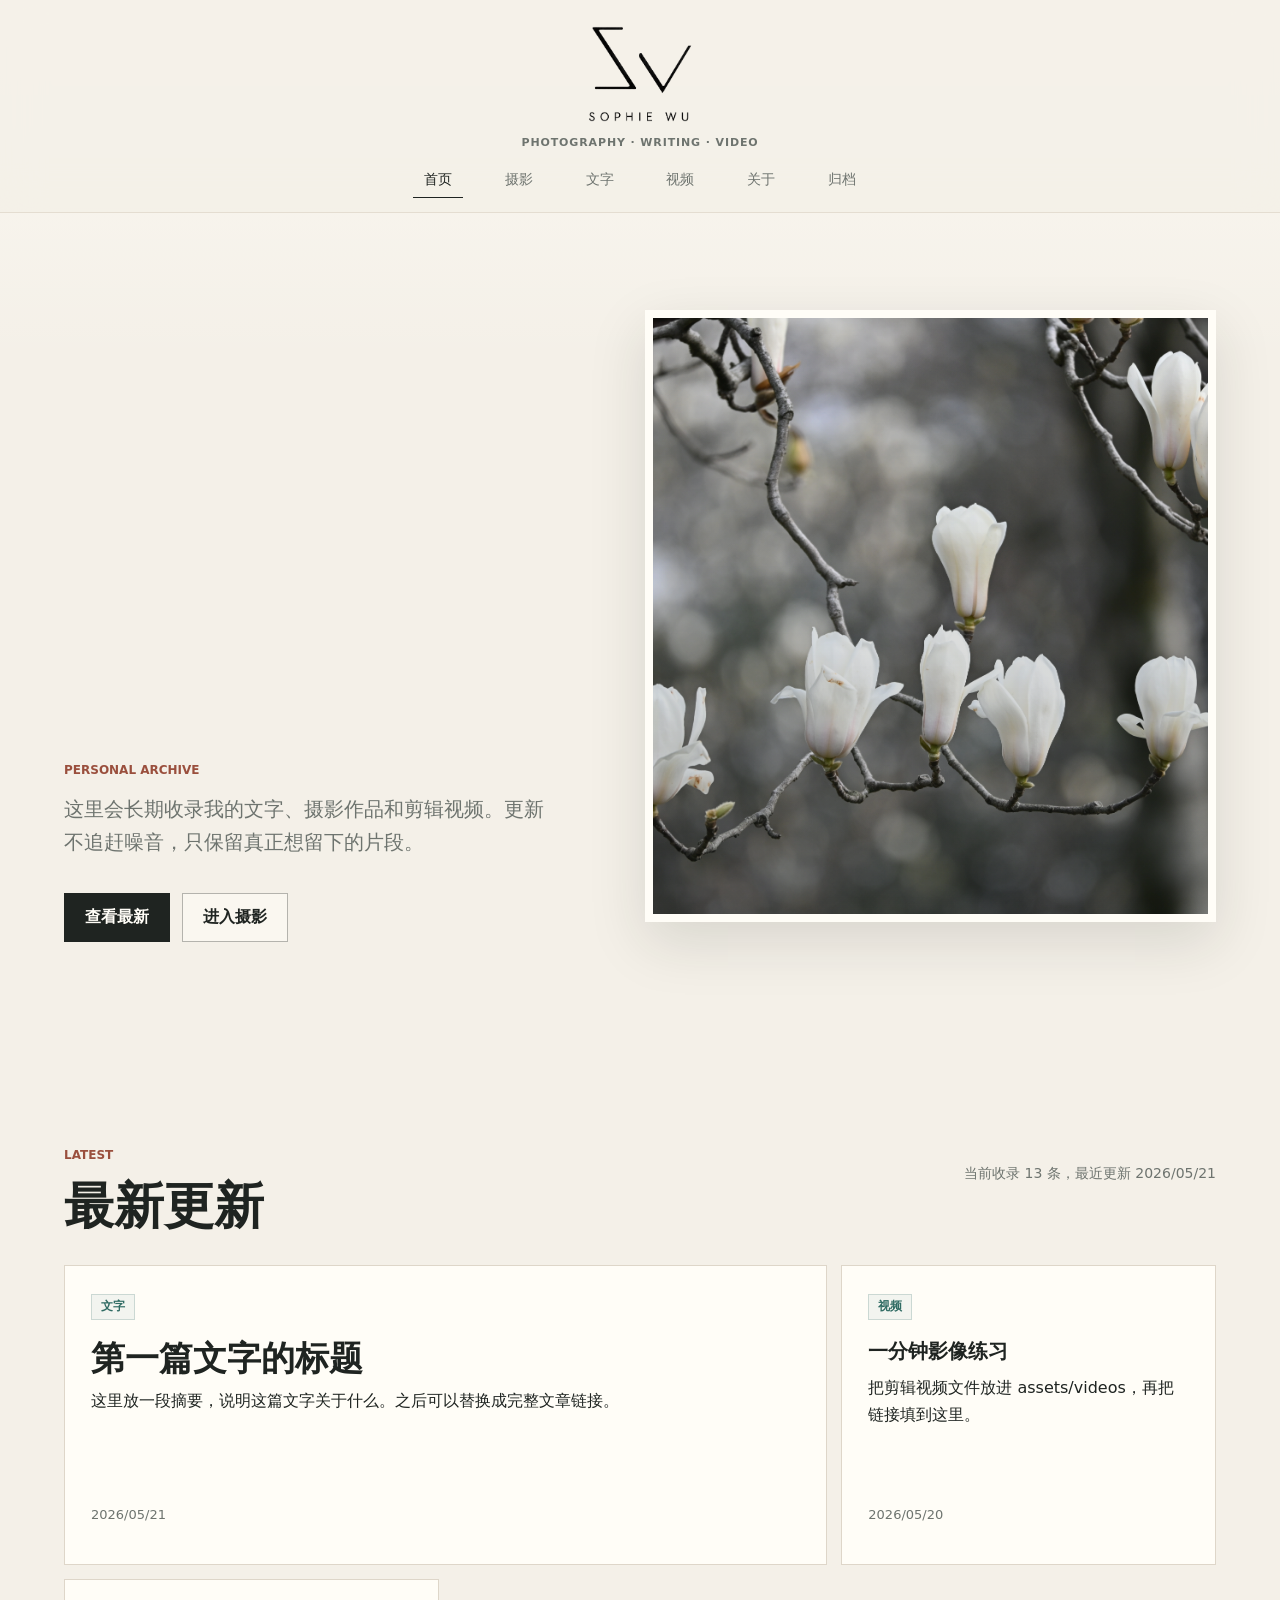
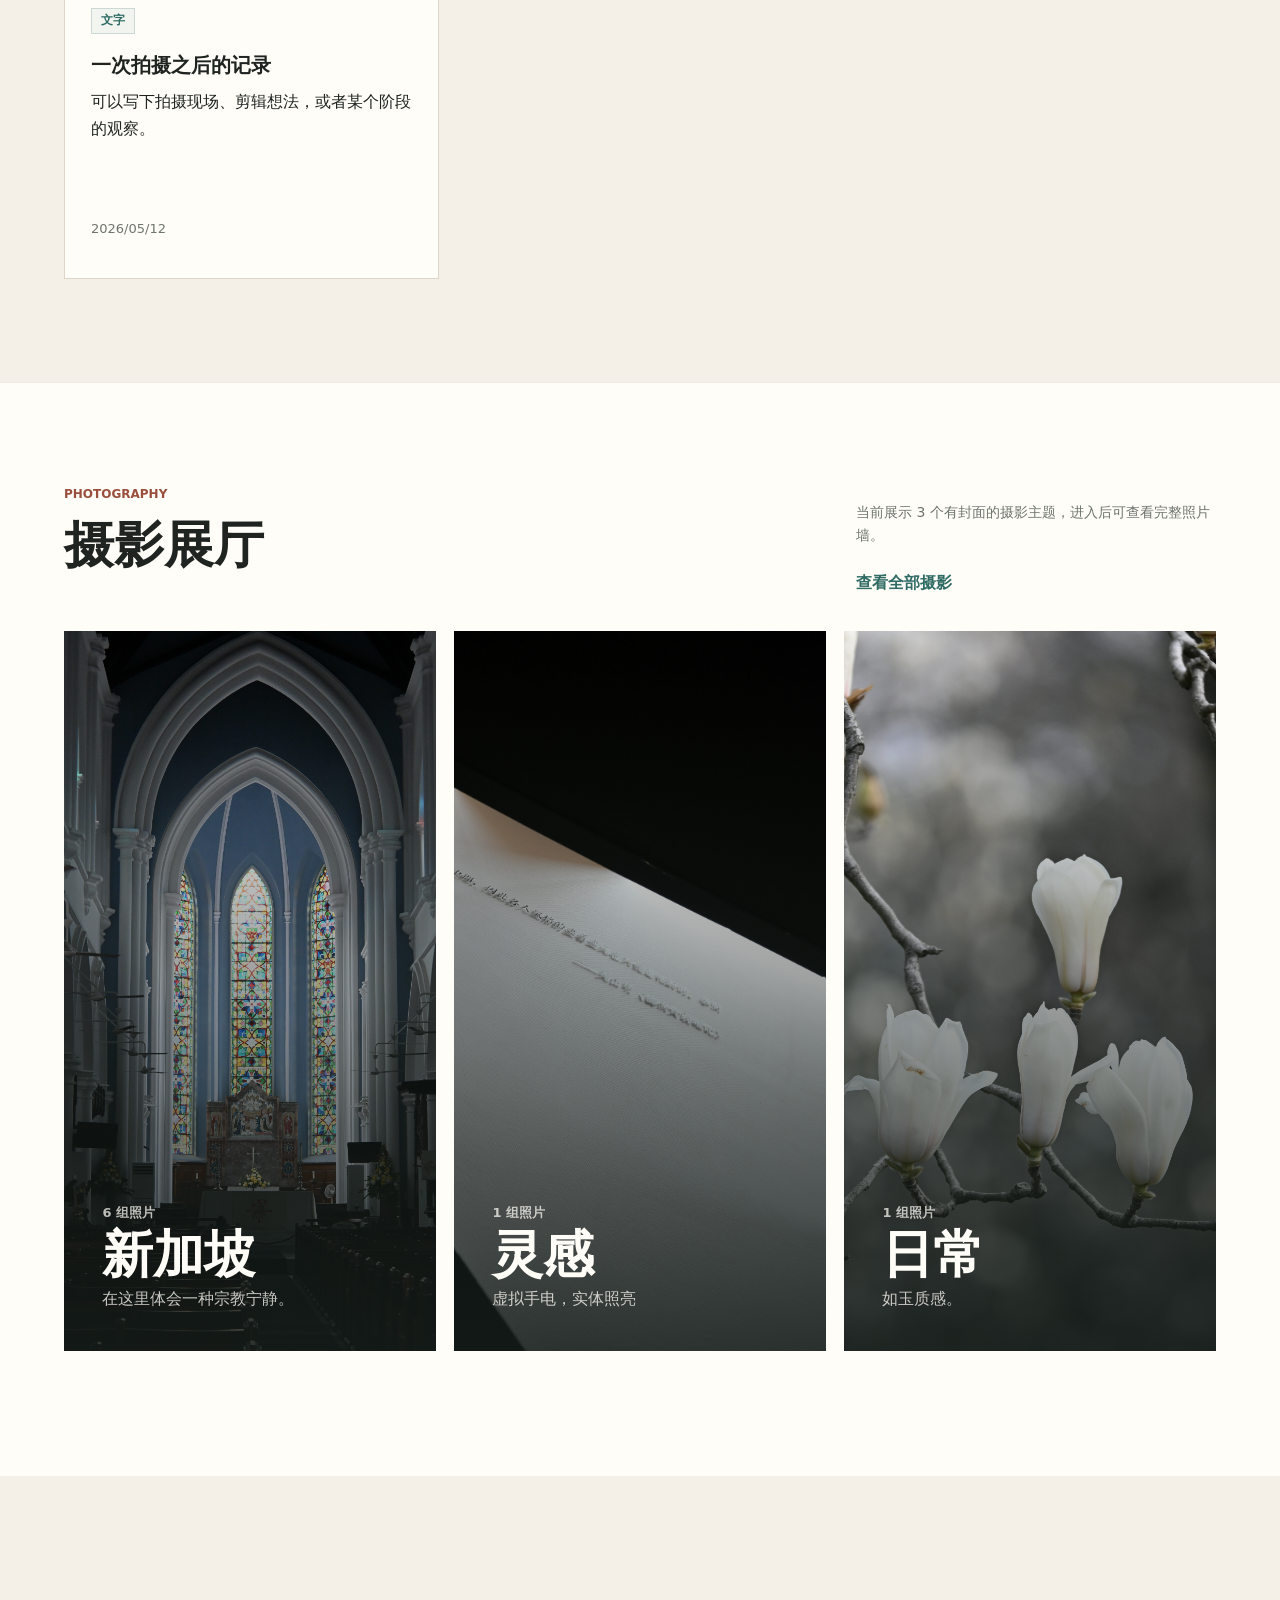
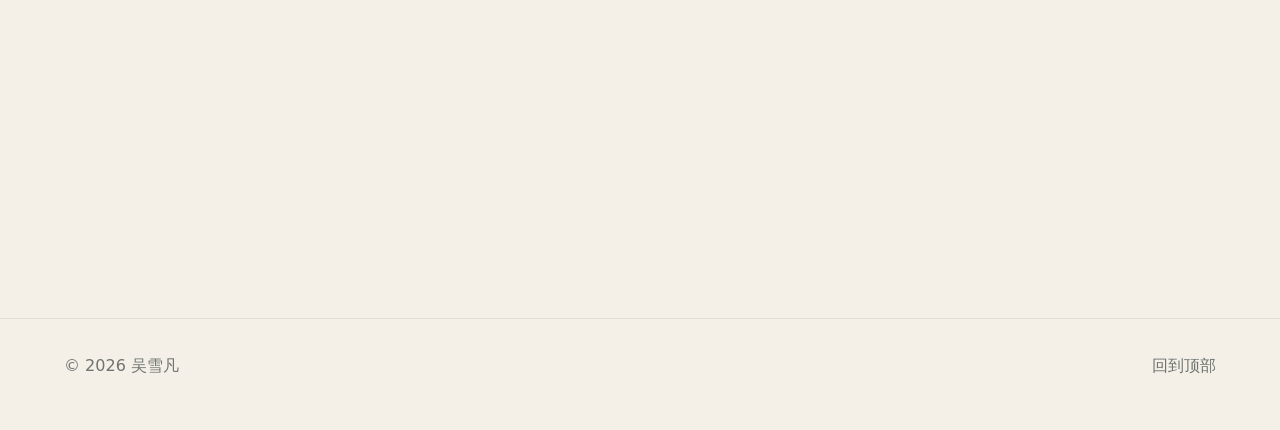
==== commit a559ccab: "Refine portfolio header logo" ====
--- a/index.html
+++ b/index.html
@@ -14,8 +14,9 @@
     <a class="skip-link" href="#latest">跳到内容</a>
 
     <header class="site-header">
-      <a class="brand" href="#top" aria-label="回到首页">
-        <span class="brand-mark">雪</span>
+      <a class="site-identity" href="index.html" aria-label="回到首页">
+        <img src="assets/brand/sophie-wu-logo-transparent.png" alt="Sophie Wu" />
+        <span class="identity-line">Photography · Writing · Video</span>
       </a>
       <nav class="nav" aria-label="主导航">
         <a href="index.html" data-nav-link>首页</a>
--- a/styles.css
+++ b/styles.css
@@ -89,54 +89,52 @@
   position: sticky;
   top: 0;
   z-index: 20;
-  display: flex;
+  display: grid;
   align-items: center;
-  justify-content: space-between;
-  gap: 24px;
-  padding: 14px clamp(20px, 5vw, 72px);
+  justify-items: center;
+  justify-content: center;
+  gap: 14px;
+  padding: 18px clamp(20px, 5vw, 72px) 14px;
   border-bottom: 1px solid rgba(222, 214, 201, 0.76);
   background: rgba(244, 240, 232, 0.84);
   backdrop-filter: blur(20px);
 }
 
-.brand {
-  display: inline-flex;
-  align-items: center;
-  gap: 12px;
-  min-width: 40px;
-  transition: opacity 160ms ease;
-}
-
-.brand:hover {
+.site-identity {
+  display: grid;
+  justify-items: center;
+  gap: 7px;
+  color: var(--ink);
+  transition:
+    filter 160ms ease,
+    opacity 160ms ease;
+}
+
+.site-identity:hover {
   opacity: 0.72;
 }
 
-.brand-mark {
-  display: grid;
-  width: 40px;
-  height: 40px;
-  place-items: center;
-  border: 1px solid rgba(31, 36, 33, 0.86);
-  background: var(--ink);
-  color: var(--surface);
-  font-weight: 700;
-}
-
-.brand strong,
-.brand small {
+.site-identity img {
   display: block;
-}
-
-.brand small {
+  width: min(118px, 28vw);
+  height: auto;
+}
+
+.identity-line {
   color: var(--muted);
-  font-size: 12px;
+  font-size: 11px;
+  font-weight: 800;
+  letter-spacing: 0.08em;
+  line-height: 1;
+  text-transform: uppercase;
+  white-space: nowrap;
 }
 
 .nav {
   display: flex;
   flex-wrap: nowrap;
-  justify-content: flex-end;
-  gap: 4px;
+  justify-content: center;
+  gap: clamp(10px, 2.4vw, 34px);
   color: var(--muted);
   font-size: 14px;
 }
@@ -397,18 +395,18 @@
 
 .photo-showcase {
   display: grid;
-  grid-auto-columns: minmax(320px, 42vw);
+  grid-auto-columns: minmax(360px, 48vw);
   grid-auto-flow: column;
-  gap: 16px;
+  gap: 18px;
   overflow-x: auto;
-  padding: 0 0 18px;
+  padding: 0 0 22px;
   scroll-snap-type: x mandatory;
   scrollbar-width: thin;
 }
 
 .showcase-card {
   position: relative;
-  min-height: clamp(420px, 58vw, 640px);
+  min-height: clamp(480px, 62vw, 720px);
   overflow: hidden;
   background: var(--deep);
   color: var(--surface);
@@ -420,7 +418,7 @@
   display: block;
   width: 100%;
   height: 100%;
-  min-height: clamp(420px, 58vw, 640px);
+  min-height: clamp(480px, 62vw, 720px);
   object-fit: cover;
   filter: saturate(0.9) contrast(1.02);
   transition:
@@ -449,7 +447,7 @@
   z-index: 1;
   display: grid;
   gap: 6px;
-  padding: 30px;
+  padding: clamp(24px, 3vw, 42px);
 }
 
 .showcase-copy strong {
@@ -700,13 +698,14 @@
 .photo-grid {
   display: grid;
   grid-template-columns: repeat(12, minmax(0, 1fr));
-  gap: 14px;
+  gap: clamp(12px, 1.4vw, 22px);
+  align-items: start;
 }
 
 .photo-card {
   position: relative;
   grid-column: span 4;
-  min-height: 390px;
+  min-height: 460px;
   overflow: hidden;
   border: 0;
   background: var(--surface);
@@ -718,18 +717,36 @@
 }
 
 .photo-card:nth-child(6n + 1) {
+  grid-column: span 8;
+  min-height: 620px;
+}
+
+.photo-card:nth-child(6n + 2) {
+  grid-column: span 4;
+  min-height: 620px;
+}
+
+.photo-card:nth-child(6n + 3),
+.photo-card:nth-child(6n + 4) {
+  grid-column: span 6;
+  min-height: 520px;
+}
+
+.photo-card:nth-child(6n + 5) {
+  grid-column: span 5;
+  min-height: 440px;
+}
+
+.photo-card:nth-child(6n) {
   grid-column: span 7;
-}
-
-.photo-card:nth-child(6n + 2) {
-  grid-column: span 5;
+  min-height: 440px;
 }
 
 .photo-card img {
   display: block;
   width: 100%;
   height: 100%;
-  min-height: 390px;
+  min-height: inherit;
   object-fit: cover;
   filter: saturate(0.92) contrast(1.02);
   transition:
@@ -747,7 +764,7 @@
 }
 
 .photo-card .fallback-art {
-  min-height: 390px;
+  min-height: inherit;
   transition: transform 260ms ease;
 }
 
@@ -759,6 +776,17 @@
   padding: 82px 20px 20px;
   background: linear-gradient(transparent, rgba(15, 20, 18, 0.82));
   color: white;
+  opacity: 0;
+  transform: translateY(10px);
+  transition:
+    opacity 180ms ease,
+    transform 180ms ease;
+}
+
+.photo-card:hover .photo-caption,
+.photo-card:focus-visible .photo-caption {
+  opacity: 1;
+  transform: translateY(0);
 }
 
 .photo-caption p {
@@ -884,7 +912,7 @@
   display: none;
   align-items: center;
   justify-content: center;
-  padding: 24px;
+  padding: clamp(12px, 3vw, 32px);
 }
 
 .modal.is-open {
@@ -894,16 +922,16 @@
 .modal-backdrop {
   position: absolute;
   inset: 0;
-  background: rgba(18, 24, 22, 0.78);
+  background: rgba(13, 18, 16, 0.88);
 }
 
 .modal-panel {
   position: relative;
   z-index: 1;
   display: grid;
-  grid-template-columns: minmax(0, 1.35fr) minmax(280px, 0.65fr);
-  width: min(1120px, 100%);
-  max-height: min(760px, calc(100vh - 48px));
+  grid-template-columns: minmax(0, 1fr) minmax(260px, 340px);
+  width: min(1280px, 100%);
+  max-height: min(860px, calc(100vh - 48px));
   overflow: hidden;
   background: var(--surface);
   box-shadow: 0 24px 80px rgba(0, 0, 0, 0.28);
@@ -912,7 +940,7 @@
 
 .modal-media {
   display: grid;
-  min-height: 360px;
+  min-height: min(76vh, 760px);
   place-items: center;
   background: var(--deep);
 }
@@ -939,7 +967,7 @@
 .modal-copy {
   align-self: stretch;
   overflow: auto;
-  padding: 34px;
+  padding: clamp(26px, 3vw, 42px);
 }
 
 .modal-copy p {
@@ -1018,8 +1046,13 @@
 
   .photo-card,
   .photo-card:nth-child(6n + 1),
-  .photo-card:nth-child(6n + 2) {
+  .photo-card:nth-child(6n + 2),
+  .photo-card:nth-child(6n + 3),
+  .photo-card:nth-child(6n + 4),
+  .photo-card:nth-child(6n + 5),
+  .photo-card:nth-child(6n) {
     grid-column: span 6;
+    min-height: 480px;
   }
 }
 
@@ -1060,19 +1093,29 @@
   }
 
   .photo-showcase {
-    grid-auto-columns: minmax(280px, 78vw);
+    grid-auto-columns: minmax(300px, 82vw);
   }
 
   .showcase-card,
   .showcase-card img,
   .showcase-card .fallback-art {
-    min-height: 430px;
+    min-height: 460px;
   }
 
   .photo-card,
   .photo-card:nth-child(6n + 1),
-  .photo-card:nth-child(6n + 2) {
+  .photo-card:nth-child(6n + 2),
+  .photo-card:nth-child(6n + 3),
+  .photo-card:nth-child(6n + 4),
+  .photo-card:nth-child(6n + 5),
+  .photo-card:nth-child(6n) {
     grid-column: span 12;
+    min-height: 430px;
+  }
+
+  .photo-caption {
+    opacity: 1;
+    transform: none;
   }
 
   .modal-panel {
@@ -1084,14 +1127,23 @@
 @media (max-width: 640px) {
   .site-header {
     position: sticky;
-    display: block;
-    padding: 12px 18px;
+    padding: 14px 18px 12px;
+  }
+
+  .site-identity img {
+    width: min(104px, 30vw);
+  }
+
+  .identity-line {
+    font-size: 10px;
+    letter-spacing: 0.07em;
   }
 
   .nav {
     justify-content: flex-start;
     gap: 12px;
-    margin: 14px -18px 0;
+    width: calc(100% + 36px);
+    margin: 10px -18px 0;
     overflow-x: auto;
     padding: 0 18px 4px;
     white-space: nowrap;
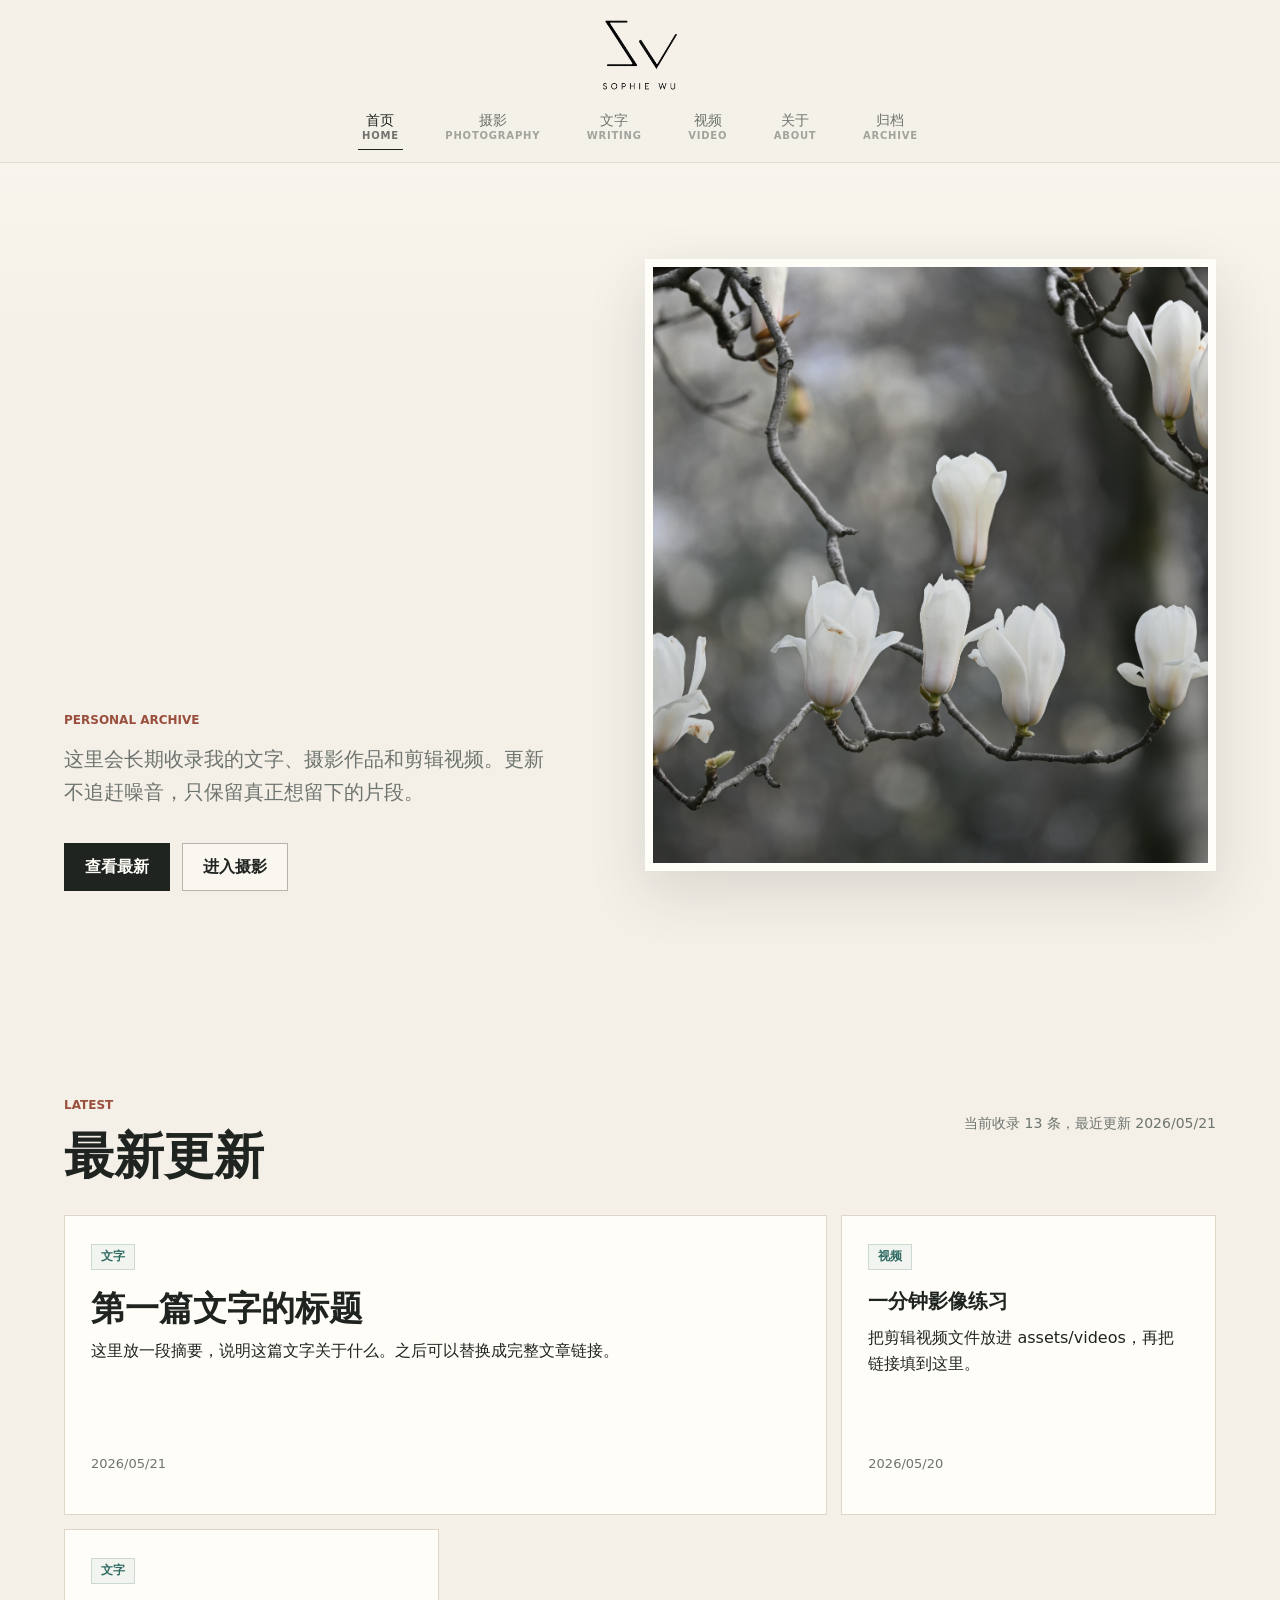
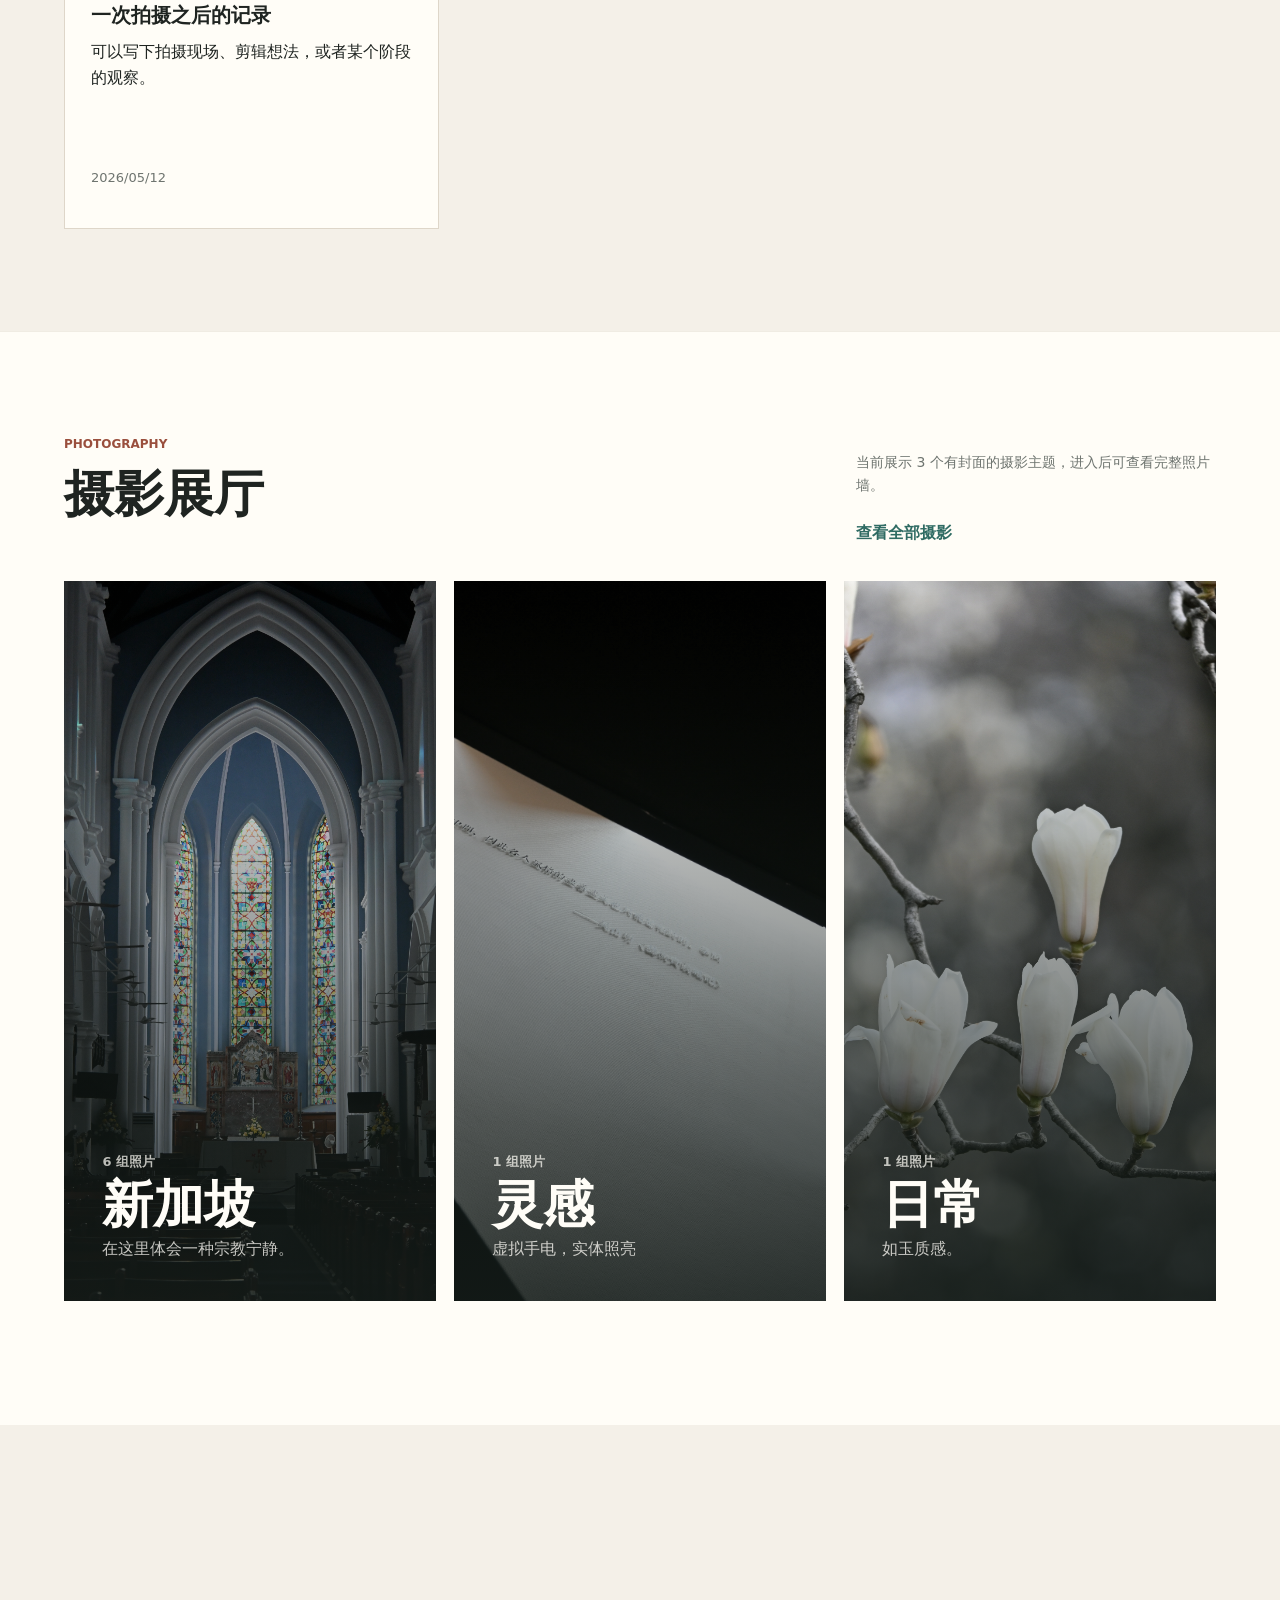
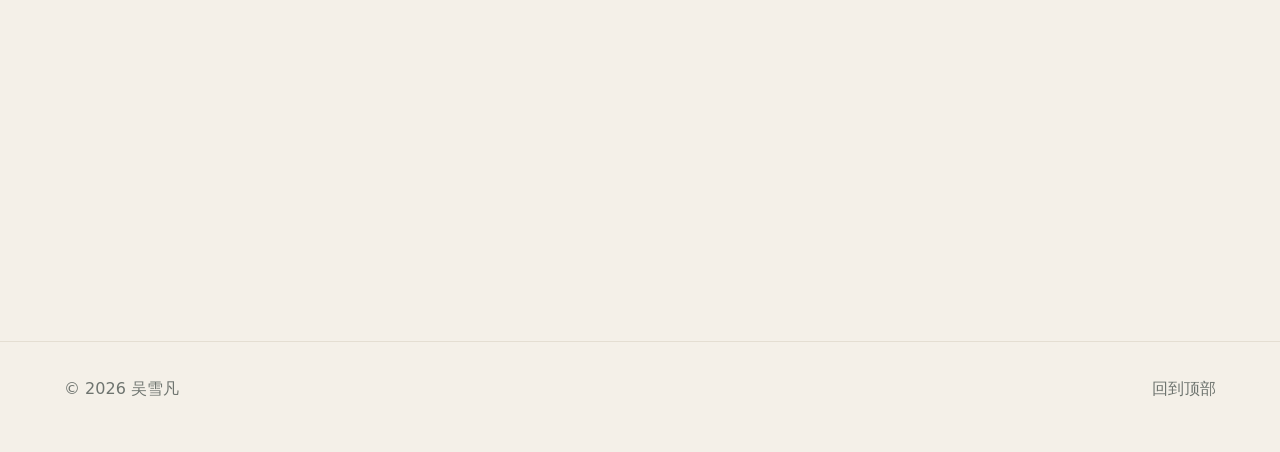
==== commit b9988f9c: "Polish portfolio page headers" ====
--- a/index.html
+++ b/index.html
@@ -16,15 +16,14 @@
     <header class="site-header">
       <a class="site-identity" href="index.html" aria-label="回到首页">
         <img src="assets/brand/sophie-wu-logo-transparent.png" alt="Sophie Wu" />
-        <span class="identity-line">Photography · Writing · Video</span>
       </a>
       <nav class="nav" aria-label="主导航">
-        <a href="index.html" data-nav-link>首页</a>
-        <a href="photography.html" data-nav-link>摄影</a>
-        <a href="writing.html" data-nav-link>文字</a>
-        <a href="video.html" data-nav-link>视频</a>
-        <a href="about.html" data-nav-link>关于</a>
-        <a href="archive.html" data-nav-link>归档</a>
+        <a href="index.html" data-nav-link><span>首页</span><small>Home</small></a>
+        <a href="photography.html" data-nav-link><span>摄影</span><small>Photography</small></a>
+        <a href="writing.html" data-nav-link><span>文字</span><small>Writing</small></a>
+        <a href="video.html" data-nav-link><span>视频</span><small>Video</small></a>
+        <a href="about.html" data-nav-link><span>关于</span><small>About</small></a>
+        <a href="archive.html" data-nav-link><span>归档</span><small>Archive</small></a>
       </nav>
     </header>
 
--- a/styles.css
+++ b/styles.css
@@ -93,17 +93,15 @@
   align-items: center;
   justify-items: center;
   justify-content: center;
-  gap: 14px;
-  padding: 18px clamp(20px, 5vw, 72px) 14px;
+  gap: 12px;
+  padding: 14px clamp(20px, 5vw, 72px) 12px;
   border-bottom: 1px solid rgba(222, 214, 201, 0.76);
   background: rgba(244, 240, 232, 0.84);
   backdrop-filter: blur(20px);
 }
 
 .site-identity {
-  display: grid;
-  justify-items: center;
-  gap: 7px;
+  display: block;
   color: var(--ink);
   transition:
     filter 160ms ease,
@@ -116,33 +114,39 @@
 
 .site-identity img {
   display: block;
-  width: min(118px, 28vw);
+  width: min(86px, 22vw);
   height: auto;
-}
-
-.identity-line {
-  color: var(--muted);
-  font-size: 11px;
-  font-weight: 800;
-  letter-spacing: 0.08em;
-  line-height: 1;
-  text-transform: uppercase;
-  white-space: nowrap;
 }
 
 .nav {
   display: flex;
   flex-wrap: nowrap;
   justify-content: center;
-  gap: clamp(10px, 2.4vw, 34px);
+  gap: clamp(14px, 3vw, 42px);
   color: var(--muted);
+}
+
+.nav a {
+  display: grid;
+  justify-items: center;
+  gap: 2px;
+  min-height: 42px;
+  padding: 5px 4px 7px;
+  border-bottom: 1px solid transparent;
+  line-height: 1.1;
+}
+
+.nav span {
   font-size: 14px;
 }
 
-.nav a {
-  min-height: 34px;
-  padding: 6px 11px;
-  border-bottom: 1px solid transparent;
+.nav small {
+  color: inherit;
+  font-size: 10px;
+  font-weight: 800;
+  letter-spacing: 0.08em;
+  text-transform: uppercase;
+  opacity: 0.62;
 }
 
 .nav a:hover,
@@ -330,20 +334,101 @@
 }
 
 .page-hero {
-  min-height: 44vh;
+  position: relative;
+  display: grid;
+  grid-template-columns: minmax(0, 1fr) minmax(180px, 0.28fr);
+  align-items: end;
+  gap: clamp(28px, 6vw, 96px);
+  min-height: 46vh;
   padding: clamp(72px, 9vw, 128px) clamp(20px, 5vw, 72px) clamp(46px, 7vw, 92px);
   border-bottom: 1px solid rgba(222, 214, 201, 0.56);
+  background:
+    linear-gradient(90deg, rgba(255, 253, 247, 0.42), rgba(255, 253, 247, 0) 46%),
+    radial-gradient(circle at 86% 18%, rgba(47, 107, 99, 0.08), transparent 34%);
+}
+
+.page-hero::after {
+  position: absolute;
+  right: clamp(20px, 5vw, 72px);
+  bottom: clamp(18px, 3vw, 32px);
+  left: clamp(20px, 5vw, 72px);
+  height: 1px;
+  content: "";
+  background: linear-gradient(90deg, rgba(31, 36, 33, 0.84), rgba(222, 214, 201, 0));
+}
+
+.page-hero-copy {
+  max-width: 940px;
 }
 
 .page-hero h1 {
   max-width: 880px;
-  margin-bottom: 18px;
+  margin-bottom: 20px;
+  font-size: clamp(44px, 6vw, 82px);
 }
 
 .page-hero p:not(.eyebrow) {
   max-width: 680px;
   color: var(--muted);
   font-size: 20px;
+}
+
+.page-hero-index {
+  justify-self: end;
+  max-width: 190px;
+  margin: 0 0 8px;
+  color: var(--accent-2);
+  font-size: 11px;
+  font-weight: 800;
+  letter-spacing: 0.08em;
+  line-height: 1.4;
+  text-align: right;
+  text-transform: uppercase;
+}
+
+.page-hero-profile {
+  grid-template-columns: minmax(0, 1fr) minmax(260px, 380px);
+  align-items: end;
+}
+
+.profile-panel {
+  position: relative;
+  z-index: 1;
+  padding: 28px 0 0;
+  border-top: 1px solid rgba(31, 36, 33, 0.88);
+}
+
+.profile-panel p {
+  margin: 0 0 24px;
+  color: var(--ink);
+  font-family: Georgia, "Noto Serif SC", serif;
+  font-size: 30px;
+  line-height: 1;
+}
+
+.profile-panel dl {
+  display: grid;
+  gap: 18px;
+  margin: 0;
+}
+
+.profile-panel div {
+  display: grid;
+  gap: 3px;
+}
+
+.profile-panel dt {
+  color: var(--accent);
+  font-size: 11px;
+  font-weight: 800;
+  letter-spacing: 0.08em;
+  text-transform: uppercase;
+}
+
+.profile-panel dd {
+  margin: 0;
+  color: var(--muted);
+  font-size: 14px;
 }
 
 .section + .section {
@@ -610,23 +695,27 @@
 .facts {
   display: grid;
   grid-template-columns: repeat(3, minmax(0, 1fr));
-  gap: 12px;
+  gap: 16px;
   margin: 30px 0 0;
 }
 
 .facts div {
+  min-height: 140px;
+  padding: 18px;
   border-top: 2px solid rgba(31, 36, 33, 0.9);
-  padding-top: 12px;
+  background: rgba(255, 253, 247, 0.44);
 }
 
 .facts dt {
   color: var(--ink);
+  font-size: 13px;
   font-weight: 800;
 }
 
 .facts dd {
-  margin: 0;
+  margin: 18px 0 0;
   font-size: 14px;
+  line-height: 1.6;
 }
 
 .writing-list {
@@ -1031,6 +1120,16 @@
     grid-template-columns: 1fr;
   }
 
+  .page-hero,
+  .page-hero-profile {
+    grid-template-columns: 1fr;
+  }
+
+  .page-hero-index {
+    justify-self: start;
+    text-align: left;
+  }
+
   .latest-grid > :first-child {
     grid-column: auto;
   }
@@ -1092,6 +1191,10 @@
     min-height: auto;
   }
 
+  .profile-panel {
+    max-width: 520px;
+  }
+
   .photo-showcase {
     grid-auto-columns: minmax(300px, 82vw);
   }
@@ -1131,19 +1234,14 @@
   }
 
   .site-identity img {
-    width: min(104px, 30vw);
-  }
-
-  .identity-line {
-    font-size: 10px;
-    letter-spacing: 0.07em;
+    width: min(72px, 22vw);
   }
 
   .nav {
     justify-content: flex-start;
-    gap: 12px;
+    gap: 18px;
     width: calc(100% + 36px);
-    margin: 10px -18px 0;
+    margin: 8px -18px 0;
     overflow-x: auto;
     padding: 0 18px 4px;
     white-space: nowrap;
@@ -1170,6 +1268,14 @@
 
   .page-hero p:not(.eyebrow) {
     font-size: 17px;
+  }
+
+  .page-hero-index {
+    margin-top: 8px;
+  }
+
+  .profile-panel p {
+    font-size: 26px;
   }
 
   .hero-media {
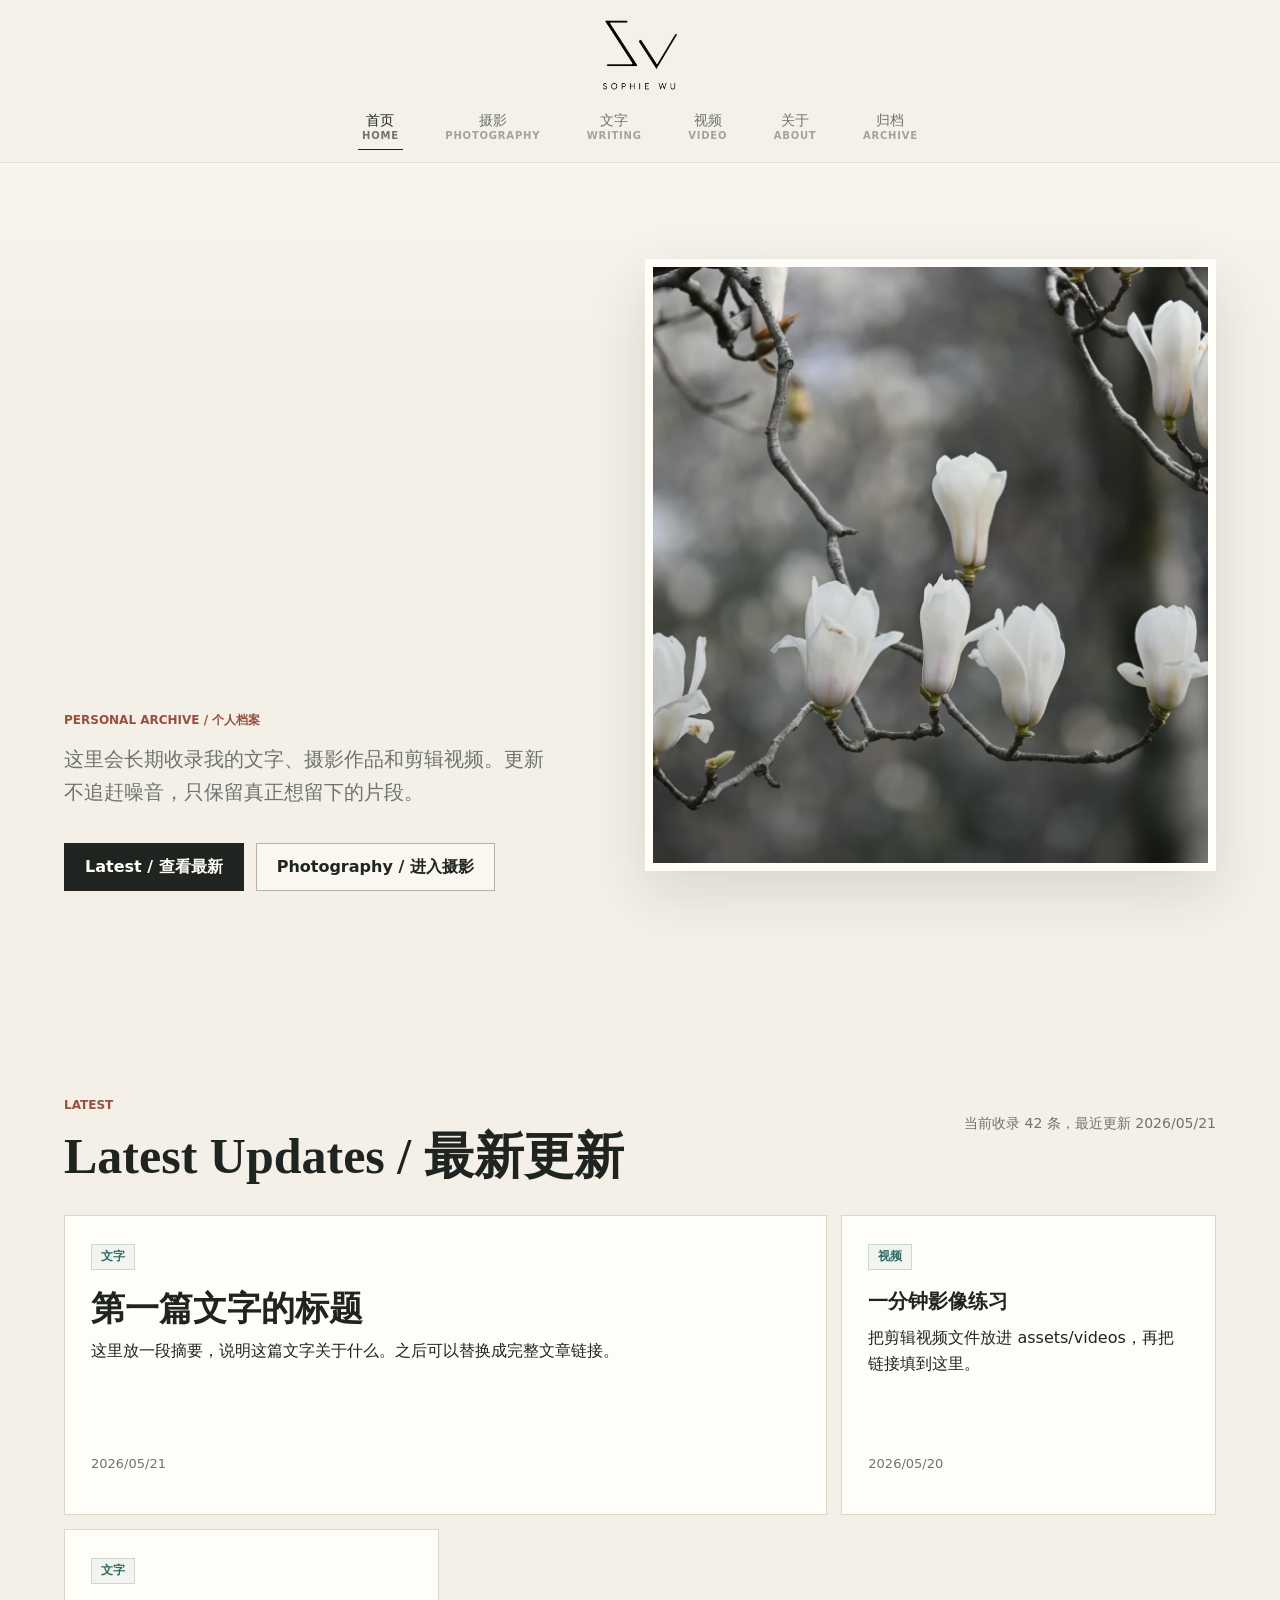
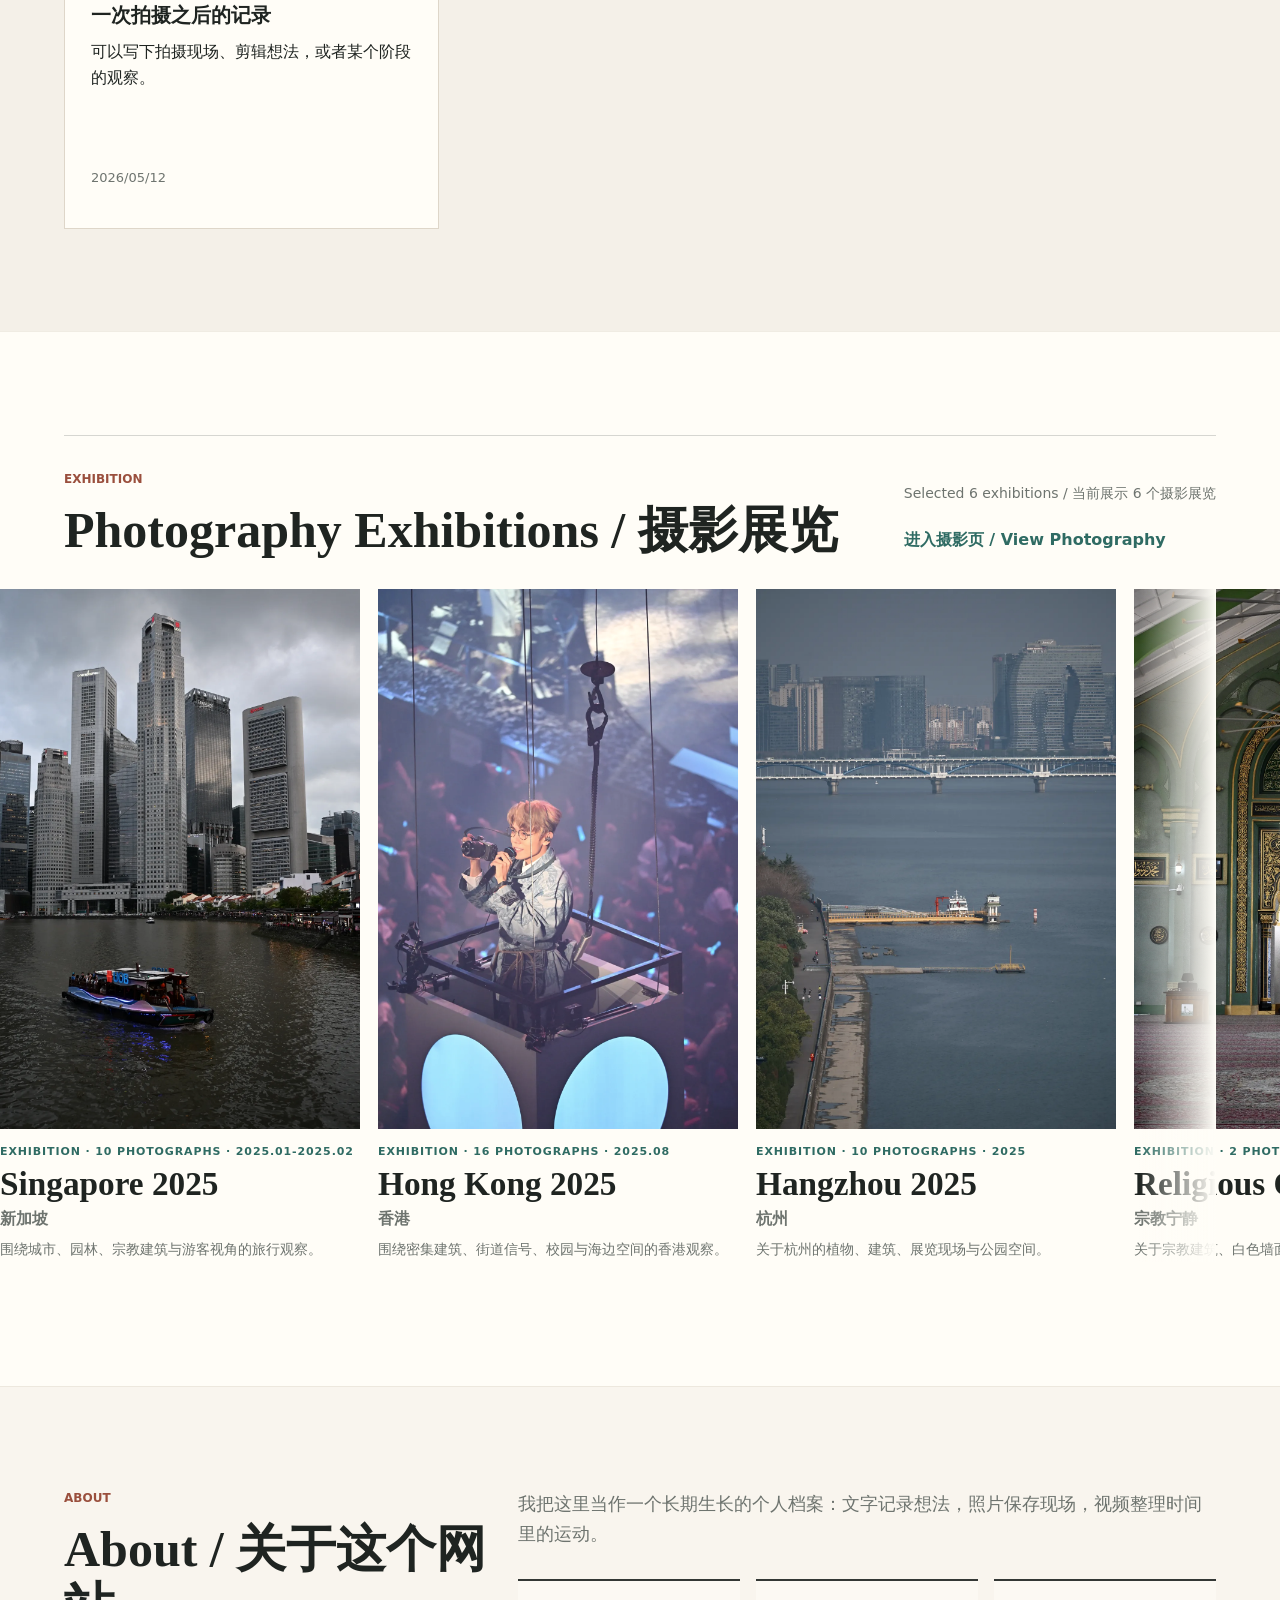
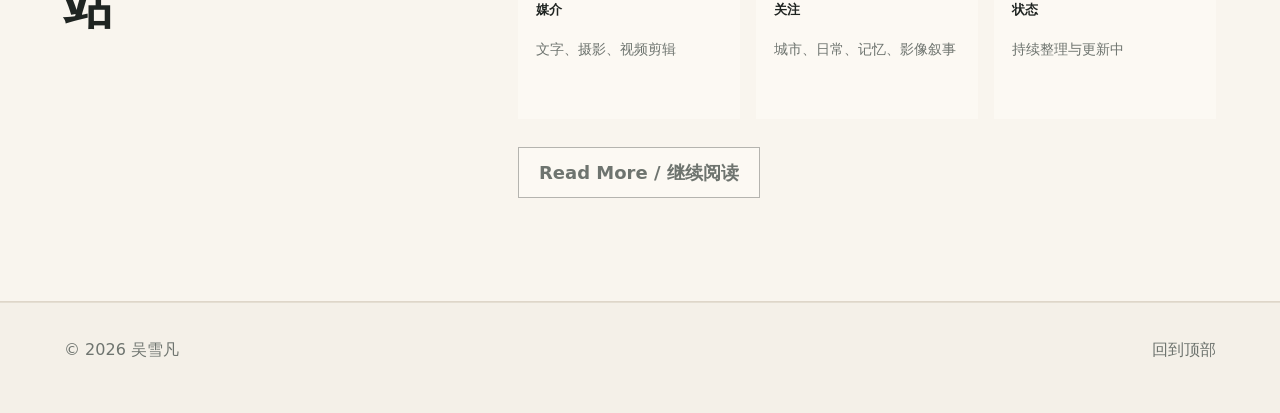
==== commit 1b2f348f: "Polish photography exhibition experience" ====
--- a/index.html
+++ b/index.html
@@ -8,7 +8,7 @@
       name="description"
       content="吴雪凡的个人网站，长期收录文字、摄影作品与剪辑视频。"
     />
-    <link rel="stylesheet" href="styles.css" />
+    <link rel="stylesheet" href="styles.css?v=20260524-home-polish" />
   </head>
   <body>
     <a class="skip-link" href="#latest">跳到内容</a>
@@ -35,13 +35,13 @@
           <div class="hero-frame hero-frame-c"></div>
         </div>
         <div class="hero-copy">
-          <p class="eyebrow">Personal Archive</p>
+          <p class="eyebrow">Personal Archive / 个人档案</p>
           <p id="siteIntro">
             这里会长期收录我的文字、摄影作品和剪辑视频。更新不追赶噪音，只保留真正想留下的片段。
           </p>
           <div class="hero-actions">
-            <a class="button primary" href="#latest">查看最新</a>
-            <a class="button secondary" href="photography.html">进入摄影</a>
+            <a class="button primary" href="#latest">Latest / 查看最新</a>
+            <a class="button secondary" href="photography.html">Photography / 进入摄影</a>
           </div>
         </div>
       </section>
@@ -50,7 +50,7 @@
         <div class="section-heading row">
           <div>
             <p class="eyebrow">Latest</p>
-            <h2 id="latest-title">最新更新</h2>
+            <h2 id="latest-title">Latest Updates / 最新更新</h2>
           </div>
           <p class="section-note" id="latestNote"></p>
         </div>
@@ -60,12 +60,12 @@
       <section class="section exhibition" id="photography" aria-labelledby="photo-title">
         <div class="section-heading row">
           <div>
-            <p class="eyebrow">Photography</p>
-            <h2 id="photo-title">摄影展厅</h2>
+            <p class="eyebrow">Exhibition</p>
+            <h2 id="photo-title">Photography Exhibitions / 摄影展览</h2>
           </div>
           <div>
             <p class="section-note" id="photoShowcaseNote"></p>
-            <a class="text-link" href="photography.html">查看全部摄影</a>
+            <a class="text-link" href="photography.html">进入摄影页 / View Photography</a>
           </div>
         </div>
         <div class="photo-showcase" id="photoShowcase" aria-label="摄影主题"></div>
@@ -74,14 +74,14 @@
       <section class="section split" id="about" aria-labelledby="about-title">
         <div>
           <p class="eyebrow">About</p>
-          <h2 id="about-title">关于这个网站</h2>
+          <h2 id="about-title">About / 关于这个网站</h2>
         </div>
         <div class="about-copy">
           <p id="aboutText">
             这是一个个人作品与日常观察的长期档案。文字记录想法，照片保存现场，视频整理时间里的运动。
           </p>
           <dl class="facts" id="factsList"></dl>
-          <a class="button secondary inline-button" href="about.html">继续阅读</a>
+          <a class="button secondary inline-button" href="about.html">Read More / 继续阅读</a>
         </div>
       </section>
     </main>
@@ -114,7 +114,7 @@
       </div>
     </div>
 
-    <script src="content/site-content.js"></script>
-    <script src="script.js"></script>
+    <script src="content/site-content.js?v=20260524-home-polish"></script>
+    <script src="script.js?v=20260524-home-polish"></script>
   </body>
 </html>
--- a/styles.css
+++ b/styles.css
@@ -85,6 +85,15 @@
   transform: translateY(0);
 }
 
+.visually-hidden {
+  position: absolute;
+  width: 1px;
+  height: 1px;
+  overflow: hidden;
+  clip: rect(0 0 0 0);
+  white-space: nowrap;
+}
+
 .site-header {
   position: sticky;
   top: 0;
@@ -238,6 +247,10 @@
   flex-wrap: wrap;
   gap: 12px;
   margin-top: 34px;
+}
+
+.hero-actions .button {
+  min-width: 172px;
 }
 
 .button {
@@ -296,7 +309,7 @@
   content: "";
   background-image:
     linear-gradient(180deg, rgba(21, 29, 26, 0.04), rgba(21, 29, 26, 0.25)),
-    url("assets/photos/260307-yulan-01.JPG");
+    url("assets/photos/display/260307-yulan-01.webp");
   background-position: center;
   background-size: cover;
 }
@@ -316,7 +329,7 @@
 .hero-frame-b::before {
   background-image:
     linear-gradient(120deg, rgba(244, 240, 232, 0.42), rgba(21, 29, 26, 0.2)),
-    url("assets/photos/260307-yulan-01.JPG");
+    url("assets/photos/display/260307-yulan-01.webp");
   background-position: 36% 42%;
   background-size: 150%;
 }
@@ -324,7 +337,7 @@
 .hero-frame-c::before {
   background-image:
     linear-gradient(145deg, rgba(154, 79, 61, 0.64), rgba(255, 253, 247, 0.34) 54%, rgba(47, 107, 99, 0.82)),
-    url("assets/photos/260307-yulan-01.JPG");
+    url("assets/photos/display/260307-yulan-01.webp");
   background-position: 48% 52%;
   background-size: 220%;
 }
@@ -478,37 +491,91 @@
   background: var(--surface);
 }
 
+.collection-stage {
+  padding: clamp(42px, 6vw, 86px) clamp(20px, 5vw, 72px) clamp(54px, 7vw, 96px);
+}
+
+.collection-stage h1 {
+  margin-bottom: 0;
+}
+
+.collection-grid {
+  display: block;
+  column-count: 3;
+  column-gap: clamp(18px, 2vw, 30px);
+}
+
 .photo-showcase {
+  position: relative;
   display: grid;
   grid-auto-columns: minmax(360px, 48vw);
   grid-auto-flow: column;
   gap: 18px;
   overflow-x: auto;
-  padding: 0 0 22px;
+  margin-inline: calc(clamp(20px, 5vw, 72px) * -1);
+  padding: 0 clamp(20px, 5vw, 72px) 22px;
   scroll-snap-type: x mandatory;
   scrollbar-width: thin;
 }
 
+.photo-showcase::after {
+  position: sticky;
+  right: 0;
+  z-index: 2;
+  width: clamp(36px, 6vw, 84px);
+  content: "";
+  background: linear-gradient(90deg, rgba(255, 253, 247, 0), var(--surface));
+  pointer-events: none;
+}
+
+.exhibition .section-heading {
+  align-items: end;
+  border-top: 1px solid rgba(31, 36, 33, 0.18);
+  padding-top: clamp(18px, 2.4vw, 30px);
+}
+
+.collection-card,
 .showcase-card {
   position: relative;
-  min-height: clamp(480px, 62vw, 720px);
+  display: block;
+  min-height: 0;
   overflow: hidden;
-  background: var(--deep);
-  color: var(--surface);
+  background: transparent;
+  color: var(--ink);
   scroll-snap-align: start;
 }
 
+.collection-grid .collection-card {
+  display: block;
+  width: 100%;
+  min-height: 0;
+  margin: 0 0 clamp(24px, 2.4vw, 36px);
+  break-inside: avoid;
+}
+
+.collection-grid .collection-card.is-large {
+  grid-column: auto;
+}
+
+.collection-card img,
+.collection-card .fallback-art,
 .showcase-card img,
 .showcase-card .fallback-art {
   display: block;
   width: 100%;
-  height: 100%;
-  min-height: clamp(480px, 62vw, 720px);
-  object-fit: cover;
+  height: auto;
+  min-height: 0;
+  object-fit: contain;
+  background: var(--soft);
   filter: saturate(0.9) contrast(1.02);
   transition:
     filter 260ms ease,
     transform 320ms ease;
+}
+
+.collection-grid .collection-card img,
+.collection-grid .collection-card .fallback-art {
+  min-height: 0;
 }
 
 .showcase-card::after {
@@ -518,10 +585,11 @@
   background: linear-gradient(180deg, rgba(21, 29, 26, 0.02), rgba(21, 29, 26, 0.84));
 }
 
+.collection-card:hover img,
+.collection-card:hover .fallback-art,
 .showcase-card:hover img,
 .showcase-card:hover .fallback-art {
   filter: saturate(1) contrast(1.04);
-  transform: scale(1.035);
 }
 
 .showcase-copy {
@@ -535,10 +603,30 @@
   padding: clamp(24px, 3vw, 42px);
 }
 
+.collection-copy {
+  display: grid;
+  gap: 6px;
+  padding: 14px 0 0;
+}
+
+.collection-copy strong,
 .showcase-copy strong {
   font-family: Georgia, "Noto Serif SC", serif;
-  font-size: clamp(34px, 4vw, 58px);
+  font-size: clamp(24px, 2.6vw, 36px);
   line-height: 1;
+}
+
+.collection-copy > span:not(.showcase-kicker) {
+  max-width: 440px;
+  color: var(--muted);
+  font-weight: 800;
+}
+
+.collection-copy em {
+  max-width: 480px;
+  color: var(--muted);
+  font-size: 14px;
+  font-style: normal;
 }
 
 .showcase-copy span:last-child {
@@ -547,9 +635,257 @@
 }
 
 .showcase-kicker {
+  color: var(--accent-2);
+  font-size: 11px;
+  font-weight: 800;
+  letter-spacing: 0.08em;
+  text-transform: uppercase;
+}
+
+.photo-intro {
+  background: rgba(255, 253, 247, 0.34);
+}
+
+.compact-filters {
+  justify-content: flex-start;
+  margin: -2px 0 26px;
+  padding-top: 12px;
+  border-top: 1px solid rgba(31, 36, 33, 0.12);
+}
+
+.photo-grid.all-photos-grid {
+  position: relative;
+  display: grid;
+  grid-template-columns: repeat(3, minmax(0, 1fr));
+  gap: clamp(16px, 1.6vw, 26px);
+  align-items: start;
+  --photo-flow-distance: clamp(18px, 2vw, 34px);
+  overflow: clip;
+  padding-block: var(--photo-flow-distance);
+}
+
+.photo-grid.all-photos-grid::before,
+.photo-grid.all-photos-grid::after {
+  position: absolute;
+  right: 0;
+  left: 0;
+  z-index: 2;
+  height: calc(var(--photo-flow-distance) * 1.4);
+  content: "";
+  pointer-events: none;
+}
+
+.photo-grid.all-photos-grid::before {
+  top: 0;
+  background: linear-gradient(180deg, var(--bg), rgba(244, 240, 232, 0));
+}
+
+.photo-grid.all-photos-grid::after {
+  bottom: 0;
+  background: linear-gradient(0deg, var(--bg), rgba(244, 240, 232, 0));
+}
+
+.masonry-column {
+  display: grid;
+  gap: clamp(16px, 1.6vw, 26px);
+  align-content: start;
+  animation: photo-column-flow 48s linear infinite;
+  will-change: transform;
+}
+
+.masonry-column:nth-child(2) {
+  animation-duration: 58s;
+  animation-delay: -18s;
+}
+
+.masonry-column:nth-child(3) {
+  animation-duration: 52s;
+  animation-delay: -32s;
+}
+
+.photo-grid.all-photos-grid:hover .masonry-column,
+.photo-grid.all-photos-grid:focus-within .masonry-column {
+  animation-play-state: paused;
+}
+
+.photo-archive-section {
+  position: relative;
+  opacity: 1;
+  transform: none;
+}
+
+.archive-divider {
+  display: grid;
+  grid-template-columns: 1fr auto 1fr;
+  align-items: center;
+  gap: 16px;
+  margin: 0 0 clamp(26px, 4vw, 48px);
+  color: var(--accent-2);
+  font-size: 11px;
+  font-weight: 800;
+  letter-spacing: 0.12em;
+  text-transform: uppercase;
+}
+
+.archive-divider::before,
+.archive-divider::after {
+  height: 1px;
+  content: "";
+  background: rgba(31, 36, 33, 0.18);
+}
+
+.photo-grid.all-photos-grid .photo-card,
+.photo-grid.all-photos-grid .photo-card:nth-child(6n + 1),
+.photo-grid.all-photos-grid .photo-card:nth-child(6n + 2),
+.photo-grid.all-photos-grid .photo-card:nth-child(6n + 3),
+.photo-grid.all-photos-grid .photo-card:nth-child(6n + 4),
+.photo-grid.all-photos-grid .photo-card:nth-child(6n + 5),
+.photo-grid.all-photos-grid .photo-card:nth-child(6n) {
+  display: block;
+  width: 100%;
+  grid-column: auto;
+  min-height: 0;
+  margin: 0;
+  break-inside: avoid;
+  overflow: visible;
+}
+
+.collection-photo-grid .photo-caption {
+  position: static;
+  padding: 10px 0 0;
+  background: transparent;
+  color: var(--ink);
+  opacity: 1;
+  transform: none;
+}
+
+.collection-photo-grid .photo-caption p {
+  color: var(--muted);
+}
+
+.photo-grid.all-photos-grid .photo-caption {
+  display: none;
+}
+
+@keyframes photo-column-flow {
+  from {
+    transform: translateY(calc(var(--photo-flow-distance) * -1));
+  }
+
+  to {
+    transform: translateY(calc(var(--photo-flow-distance) * 0.55));
+  }
+}
+
+.collection-hero {
+  display: grid;
+  grid-template-columns: minmax(300px, 1fr) minmax(180px, 0.26fr);
+  align-items: end;
+  gap: clamp(28px, 6vw, 88px);
+  padding: clamp(46px, 6vw, 82px) clamp(20px, 5vw, 72px) clamp(34px, 5vw, 58px);
+  border-bottom: 1px solid rgba(222, 214, 201, 0.56);
+}
+
+.collection-hero-copy {
+  max-width: 720px;
+}
+
+.collection-hero-copy h1 {
+  margin-bottom: 22px;
+}
+
+.collection-hero-copy p:not(.eyebrow):not(.meta) {
+  color: var(--muted);
+  font-size: 20px;
+}
+
+.collection-meta-list {
+  display: grid;
+  grid-template-columns: repeat(2, minmax(0, 1fr));
+  gap: 16px 22px;
+  margin: 34px 0 0;
+  padding-top: 20px;
+  border-top: 1px solid rgba(31, 36, 33, 0.82);
+}
+
+.collection-meta-list div {
+  display: grid;
+  gap: 4px;
+}
+
+.collection-meta-list dt {
+  color: var(--accent);
+  font-size: 11px;
+  font-weight: 800;
+  letter-spacing: 0.08em;
+  text-transform: uppercase;
+}
+
+.collection-meta-list dd {
+  margin: 0;
+  color: var(--muted);
+  font-size: 14px;
+}
+
+.collection-hero-summary {
+  display: grid;
+  justify-items: end;
+  padding-top: 20px;
+  border-top: 1px solid rgba(31, 36, 33, 0.82);
+  text-align: right;
+}
+
+.collection-hero-summary strong {
+  font-family: Georgia, "Noto Serif SC", serif;
+  font-size: clamp(46px, 7vw, 92px);
+  font-weight: 500;
+  line-height: 0.92;
+}
+
+.collection-hero-summary em {
+  color: var(--muted);
+  font-style: normal;
+}
+
+.collection-hero-empty {
+  display: block;
+}
+
+.collection-nav {
+  display: grid;
+  grid-template-columns: repeat(2, minmax(0, 1fr));
+  gap: 1px;
+  padding: 0 clamp(20px, 5vw, 72px) clamp(58px, 7vw, 96px);
+}
+
+.collection-nav-link {
+  display: grid;
+  min-height: 220px;
+  align-content: end;
+  gap: 8px;
+  padding: clamp(22px, 3vw, 38px);
+  background: var(--ink);
+  color: var(--surface);
+  transition:
+    background 180ms ease,
+    transform 180ms ease;
+}
+
+.collection-nav-link:hover {
+  background: var(--deep);
+  transform: translateY(-2px);
+}
+
+.collection-nav-link strong {
+  font-family: Georgia, "Noto Serif SC", serif;
+  font-size: clamp(30px, 3.6vw, 48px);
+  font-weight: 500;
+  line-height: 1;
+}
+
+.collection-nav-link em {
   color: rgba(255, 253, 247, 0.72);
-  font-size: 13px;
-  font-weight: 800;
+  font-style: normal;
 }
 
 .latest-grid > :first-child {
@@ -760,12 +1096,16 @@
 
 .filter-button {
   min-height: 36px;
-  padding: 5px 13px;
-  border: 1px solid var(--line);
-  background: rgba(255, 253, 247, 0.45);
+  padding: 5px 0;
+  border: 0;
+  border-bottom: 1px solid transparent;
+  background: transparent;
   color: var(--muted);
   cursor: pointer;
-  font-weight: 700;
+  font-size: 12px;
+  font-weight: 800;
+  letter-spacing: 0.04em;
+  text-transform: uppercase;
   transition:
     background 160ms ease,
     border-color 160ms ease,
@@ -776,8 +1116,8 @@
 .filter-button:hover,
 .filter-button.is-active {
   border-color: var(--ink);
-  background: var(--ink);
-  color: var(--surface);
+  background: transparent;
+  color: var(--ink);
 }
 
 .filter-button:hover {
@@ -794,7 +1134,7 @@
 .photo-card {
   position: relative;
   grid-column: span 4;
-  min-height: 460px;
+  min-height: 0;
   overflow: hidden;
   border: 0;
   background: var(--surface);
@@ -807,36 +1147,95 @@
 
 .photo-card:nth-child(6n + 1) {
   grid-column: span 8;
-  min-height: 620px;
 }
 
 .photo-card:nth-child(6n + 2) {
   grid-column: span 4;
-  min-height: 620px;
 }
 
 .photo-card:nth-child(6n + 3),
 .photo-card:nth-child(6n + 4) {
   grid-column: span 6;
-  min-height: 520px;
 }
 
 .photo-card:nth-child(6n + 5) {
   grid-column: span 5;
-  min-height: 440px;
 }
 
 .photo-card:nth-child(6n) {
   grid-column: span 7;
-  min-height: 440px;
+}
+
+.photo-card.is-featured-photo {
+  grid-column: span 12;
+  min-height: clamp(620px, 72vw, 900px);
+}
+
+.collection-photo-grid {
+  display: block;
+  column-count: 2;
+  column-gap: clamp(18px, 2.2vw, 34px);
+}
+
+.collection-photo-grid .photo-card:nth-child(6n + 1),
+.collection-photo-grid .photo-card:nth-child(6n + 2),
+.collection-photo-grid .photo-card:nth-child(6n + 3),
+.collection-photo-grid .photo-card:nth-child(6n + 4),
+.collection-photo-grid .photo-card:nth-child(6n + 5),
+.collection-photo-grid .photo-card:nth-child(6n) {
+  display: block;
+  width: 100%;
+  min-height: 0;
+  margin: 0 0 clamp(18px, 2.2vw, 34px);
+  break-inside: avoid;
+  overflow: visible;
+}
+
+.collection-photo-grid .photo-card.is-opening-photo {
+  min-height: 0;
+}
+
+.collection-photo-grid .photo-card.is-quiet-photo {
+  min-height: 0;
+}
+
+.collection-photo-grid .photo-card.is-wide-photo {
+  min-height: 0;
+}
+
+.collection-photo-grid .photo-card.is-tall-photo {
+  min-height: 0;
+}
+
+.collection-sequence-note {
+  display: grid;
+  grid-column: span 4;
+  min-height: 360px;
+  align-content: center;
+  padding: clamp(24px, 4vw, 52px);
+  border-top: 2px solid var(--ink);
+  background: rgba(255, 253, 247, 0.48);
+}
+
+.collection-sequence-note strong {
+  margin-bottom: 14px;
+  font-family: Georgia, "Noto Serif SC", serif;
+  font-size: clamp(28px, 3.5vw, 48px);
+  font-weight: 500;
+  line-height: 1.08;
+}
+
+.collection-sequence-note span {
+  max-width: 42ch;
+  color: var(--muted);
 }
 
 .photo-card img {
   display: block;
   width: 100%;
-  height: 100%;
-  min-height: inherit;
-  object-fit: cover;
+  height: auto;
+  min-height: 0;
+  object-fit: contain;
   filter: saturate(0.92) contrast(1.02);
   transition:
     filter 220ms ease,
@@ -845,7 +1244,7 @@
 
 .photo-card:hover img,
 .photo-card:hover .fallback-art {
-  transform: scale(1.035);
+  transform: none;
 }
 
 .photo-card:hover img {
@@ -1061,6 +1460,56 @@
 
 .modal-copy p {
   color: var(--muted);
+  white-space: pre-line;
+}
+
+.modal-details {
+  display: grid;
+  gap: 14px;
+  margin: 28px 0 0;
+  padding-top: 20px;
+  border-top: 1px solid rgba(31, 36, 33, 0.16);
+}
+
+.modal-details div {
+  display: grid;
+  gap: 4px;
+}
+
+.modal-details dt {
+  color: var(--accent-2);
+  font-size: 11px;
+  font-weight: 800;
+  letter-spacing: 0.08em;
+  text-transform: uppercase;
+}
+
+.modal-details dd {
+  margin: 0;
+  color: var(--ink);
+  font-size: 14px;
+  line-height: 1.6;
+}
+
+.related-writing {
+  display: grid;
+  gap: 8px;
+  margin-top: 28px;
+  padding-top: 22px;
+  border-top: 1px solid var(--line);
+}
+
+.related-writing .eyebrow {
+  margin-bottom: 2px;
+}
+
+.related-writing a {
+  color: var(--accent-2);
+  font-weight: 800;
+}
+
+.related-writing a:hover {
+  color: var(--accent);
 }
 
 .modal-close {
@@ -1121,7 +1570,8 @@
   }
 
   .page-hero,
-  .page-hero-profile {
+  .page-hero-profile,
+  .collection-hero {
     grid-template-columns: 1fr;
   }
 
@@ -1149,9 +1599,24 @@
   .photo-card:nth-child(6n + 3),
   .photo-card:nth-child(6n + 4),
   .photo-card:nth-child(6n + 5),
-  .photo-card:nth-child(6n) {
+  .photo-card:nth-child(6n),
+  .photo-card.is-featured-photo,
+  .collection-photo-grid .photo-card.is-opening-photo,
+  .collection-photo-grid .photo-card.is-quiet-photo,
+  .collection-photo-grid .photo-card.is-wide-photo,
+  .collection-photo-grid .photo-card.is-tall-photo,
+  .collection-sequence-note {
     grid-column: span 6;
-    min-height: 480px;
+    min-height: 0;
+  }
+
+  .collection-grid {
+    column-count: 2;
+  }
+
+  .collection-grid .collection-card,
+  .collection-grid .collection-card.is-large {
+    grid-column: auto;
   }
 }
 
@@ -1199,10 +1664,37 @@
     grid-auto-columns: minmax(300px, 82vw);
   }
 
-  .showcase-card,
+  .collection-grid .collection-card,
+  .collection-grid .collection-card.is-large {
+    grid-column: auto;
+  }
+
+  .collection-grid {
+    column-count: 1;
+  }
+
+  .collection-hero-summary {
+    justify-items: start;
+    text-align: left;
+  }
+
   .showcase-card img,
   .showcase-card .fallback-art {
     min-height: 460px;
+  }
+
+  .collection-card,
+  .collection-card img,
+  .collection-card .fallback-art {
+    min-height: 0;
+  }
+
+  .collection-photo-grid {
+    column-count: 1;
+  }
+
+  .photo-grid.all-photos-grid {
+    grid-template-columns: repeat(2, minmax(0, 1fr));
   }
 
   .photo-card,
@@ -1211,9 +1703,26 @@
   .photo-card:nth-child(6n + 3),
   .photo-card:nth-child(6n + 4),
   .photo-card:nth-child(6n + 5),
-  .photo-card:nth-child(6n) {
+  .photo-card:nth-child(6n),
+  .photo-card.is-featured-photo,
+  .collection-photo-grid .photo-card.is-opening-photo,
+  .collection-photo-grid .photo-card.is-quiet-photo,
+  .collection-photo-grid .photo-card.is-wide-photo,
+  .collection-photo-grid .photo-card.is-tall-photo,
+  .collection-sequence-note,
+  .all-photos-grid .photo-card,
+  .all-photos-grid .photo-card:nth-child(6n + 1),
+  .all-photos-grid .photo-card:nth-child(6n + 2),
+  .all-photos-grid .photo-card:nth-child(6n + 3),
+  .all-photos-grid .photo-card:nth-child(6n + 4),
+  .all-photos-grid .photo-card:nth-child(6n + 5),
+  .all-photos-grid .photo-card:nth-child(6n) {
     grid-column: span 12;
-    min-height: 430px;
+    min-height: 0;
+  }
+
+  .collection-nav {
+    grid-template-columns: 1fr;
   }
 
   .photo-caption {
@@ -1297,8 +1806,17 @@
     padding-block: 54px;
   }
 
+  .collection-stage {
+    padding-top: 34px;
+  }
+
   .section-heading {
     margin-bottom: 24px;
+  }
+
+  .collection-copy strong,
+  .showcase-copy strong {
+    font-size: 34px;
   }
 
   .card,
@@ -1309,7 +1827,19 @@
   .photo-card,
   .photo-card img,
   .photo-card .fallback-art {
-    min-height: 360px;
+    min-height: 0;
+  }
+
+  .photo-grid.all-photos-grid {
+    grid-template-columns: 1fr;
+  }
+
+  .collection-meta-list {
+    grid-template-columns: 1fr;
+  }
+
+  .collection-nav-link {
+    min-height: 180px;
   }
 
   .photo-caption {
@@ -1346,4 +1876,9 @@
     opacity: 1;
     transform: none;
   }
-}
+
+  .masonry-column {
+    animation: none !important;
+    transform: none !important;
+  }
+}
